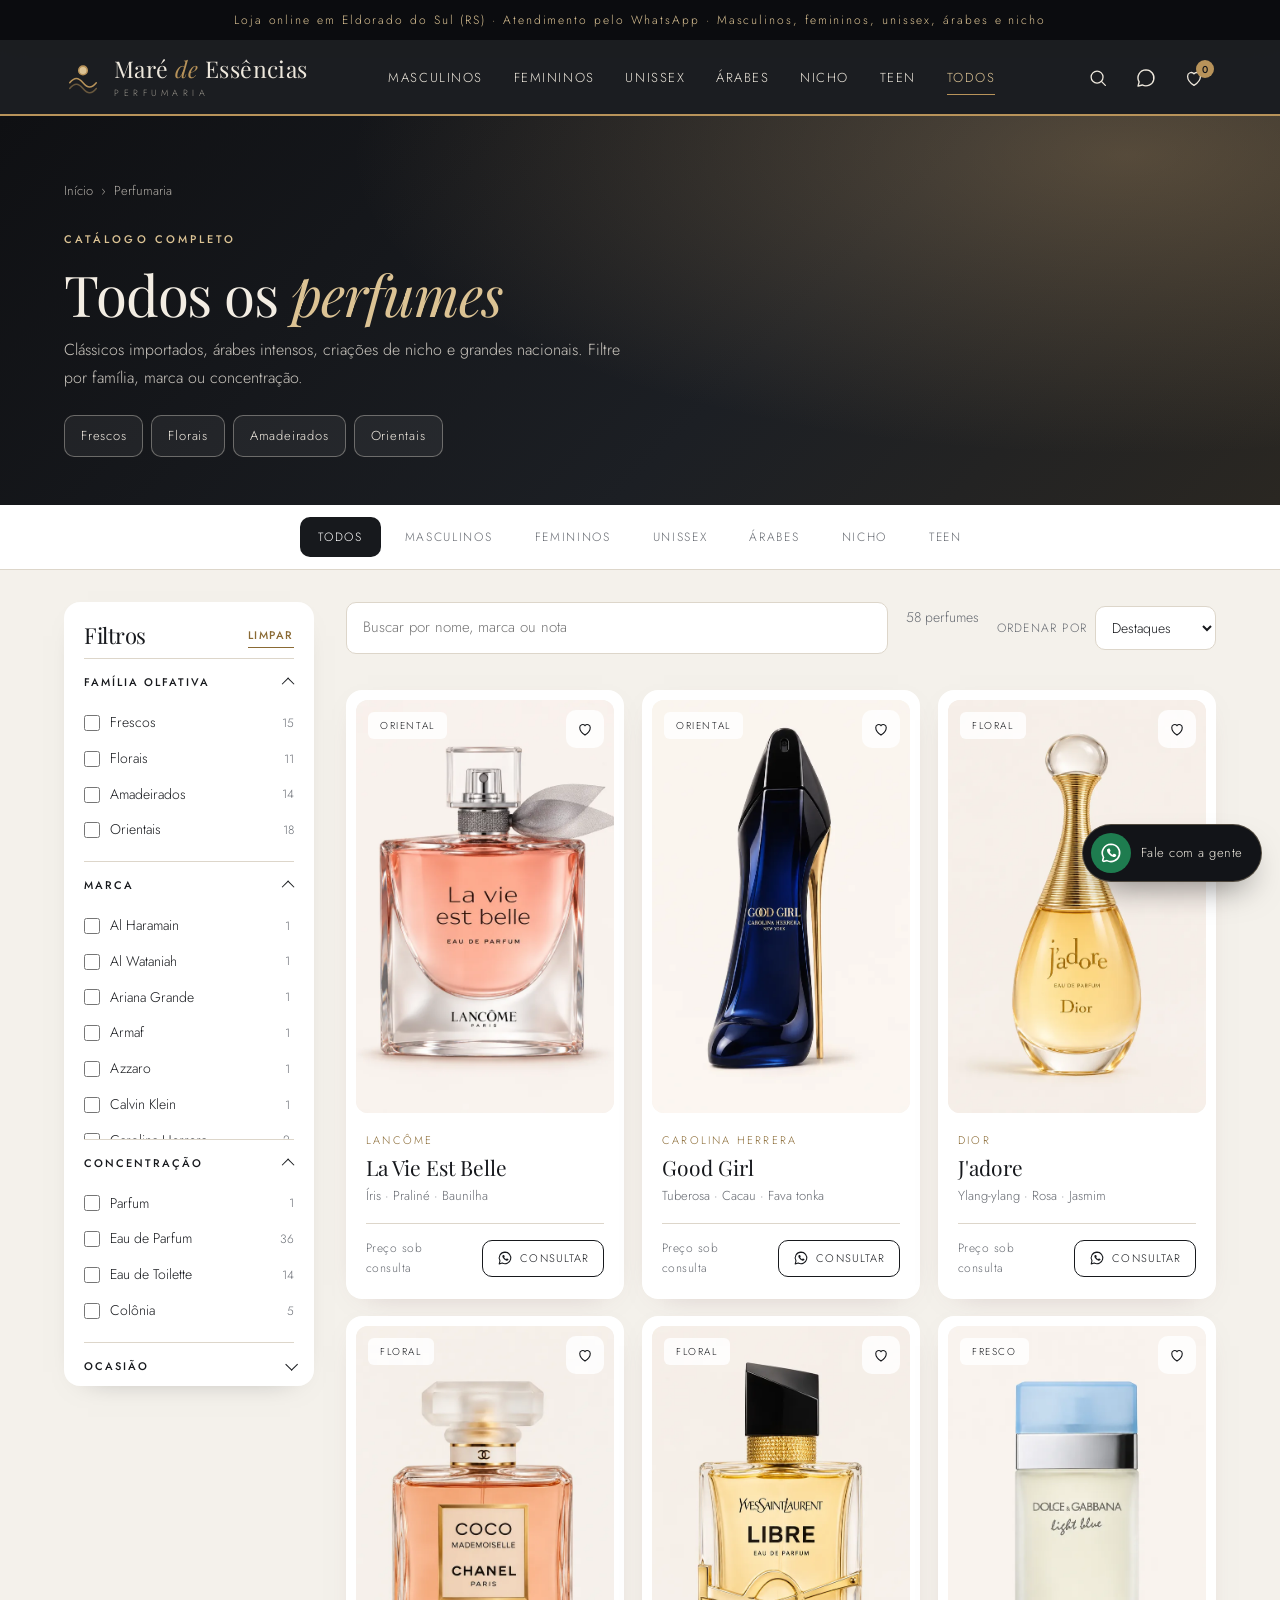
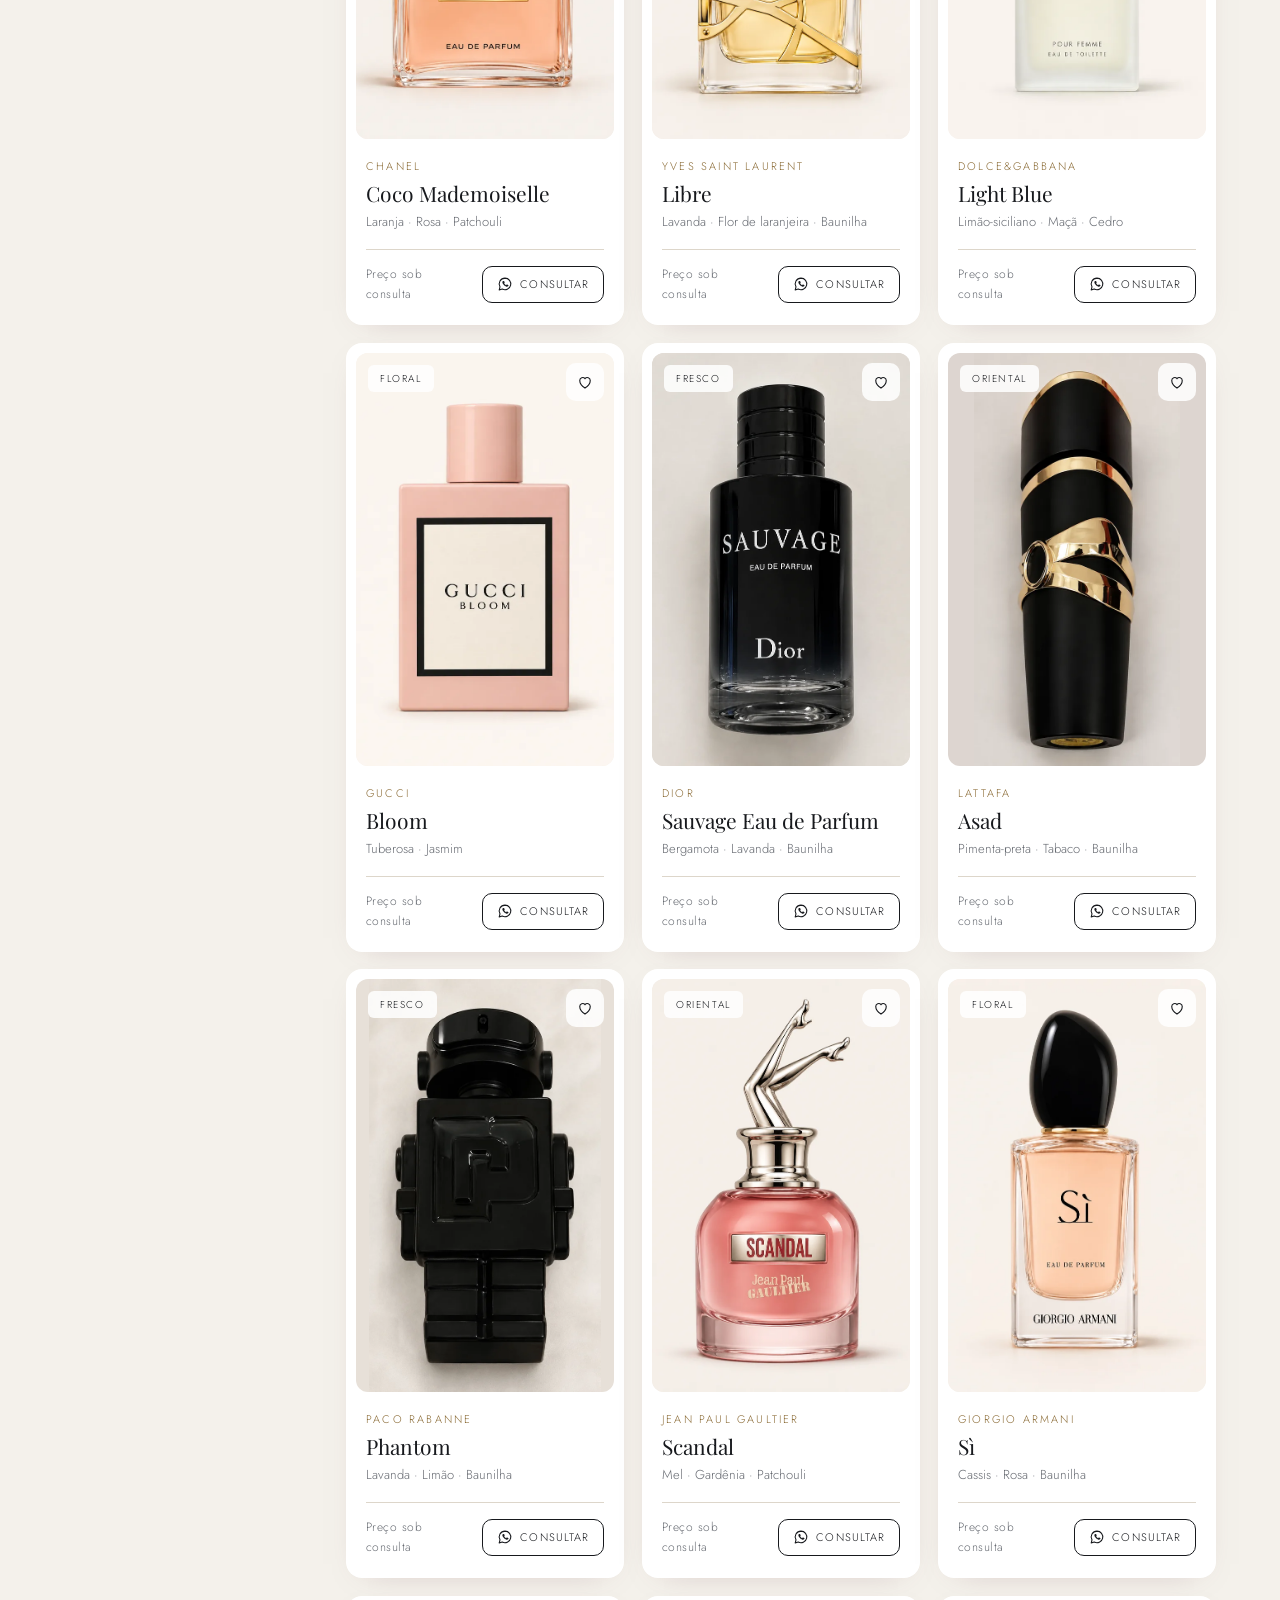
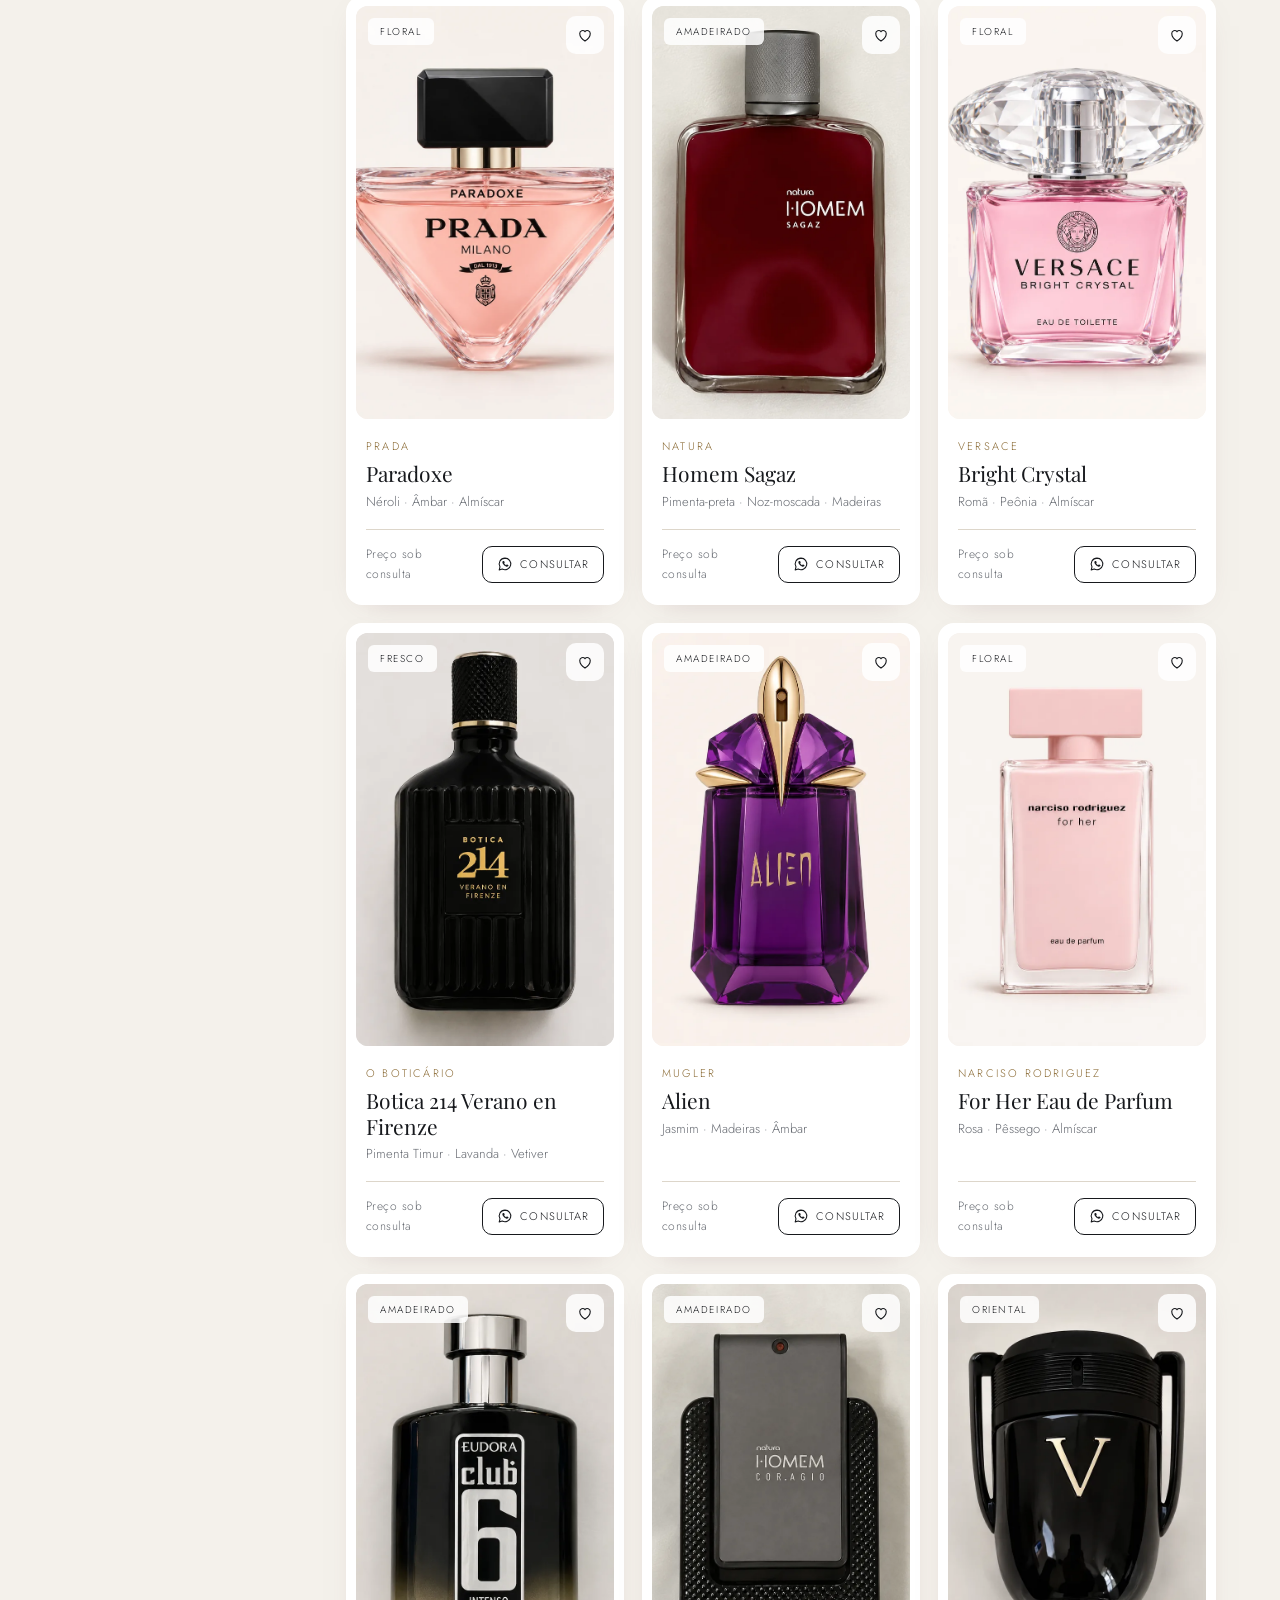
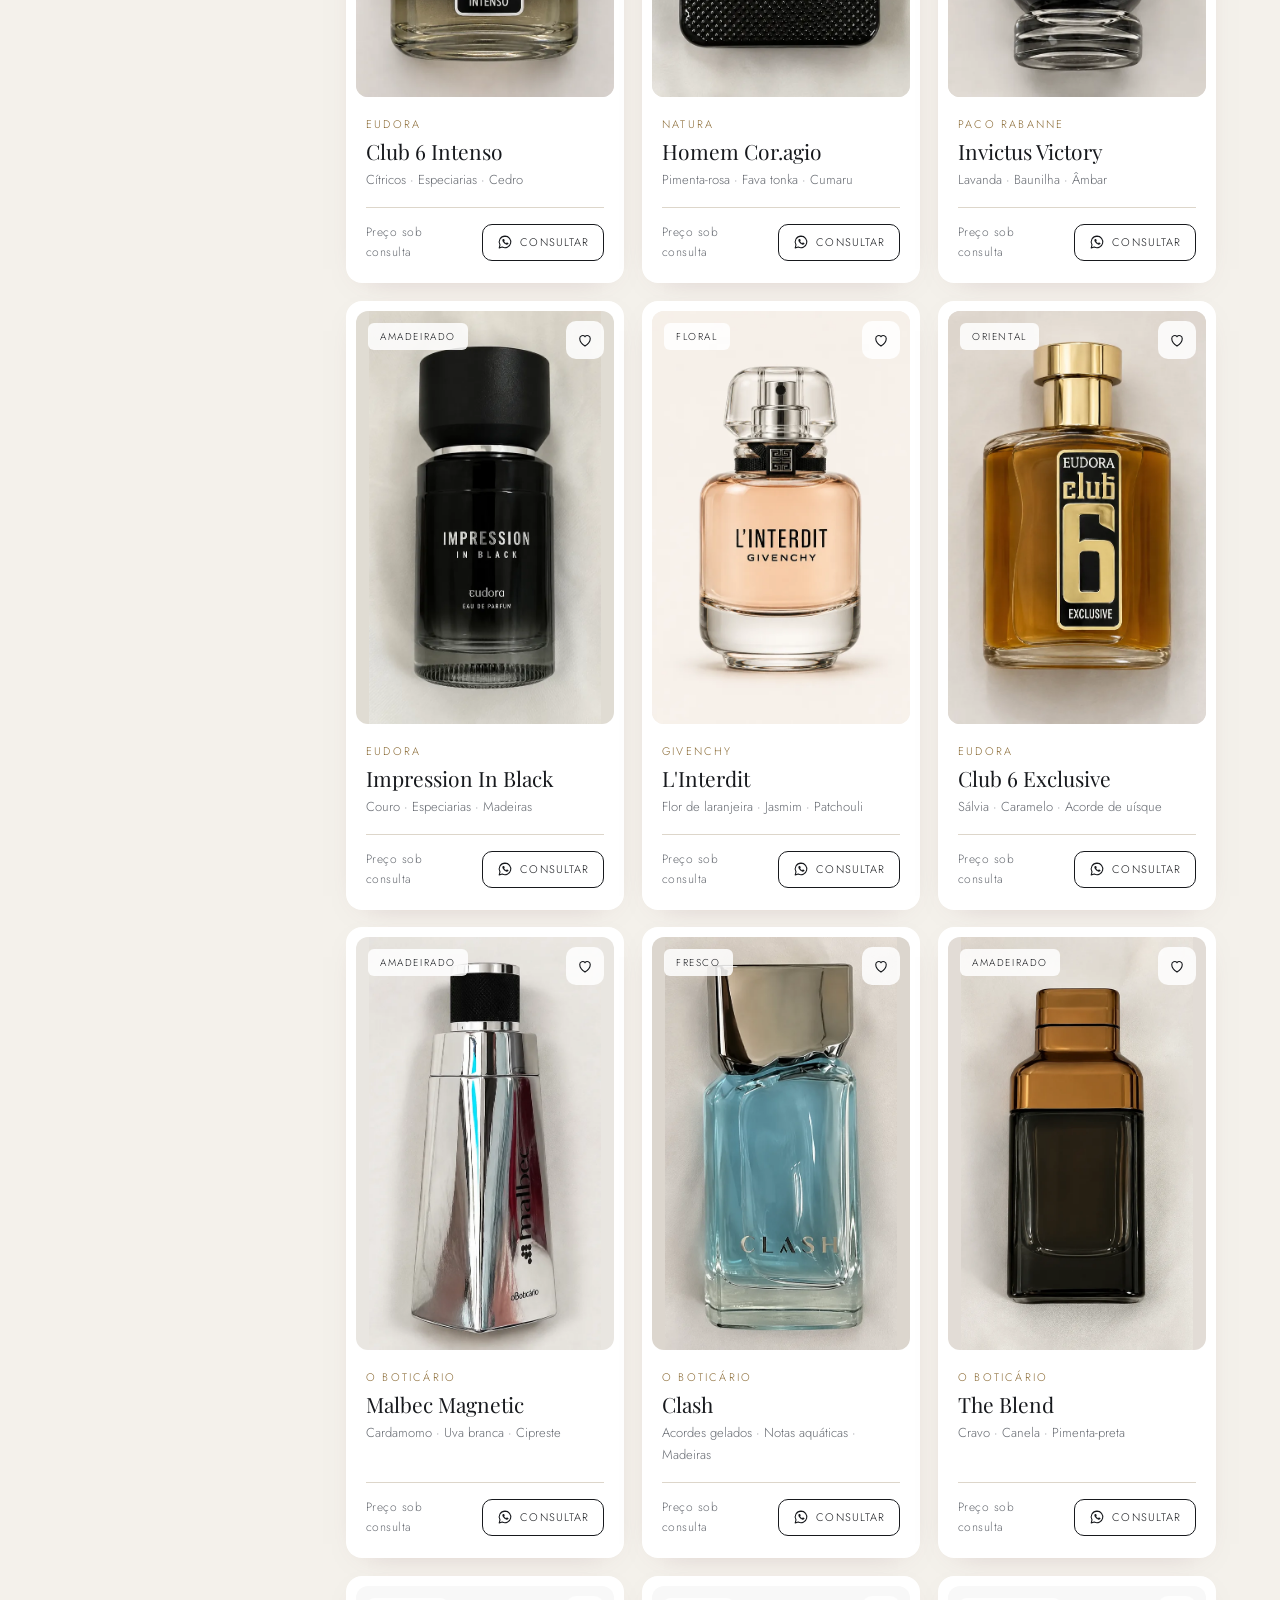
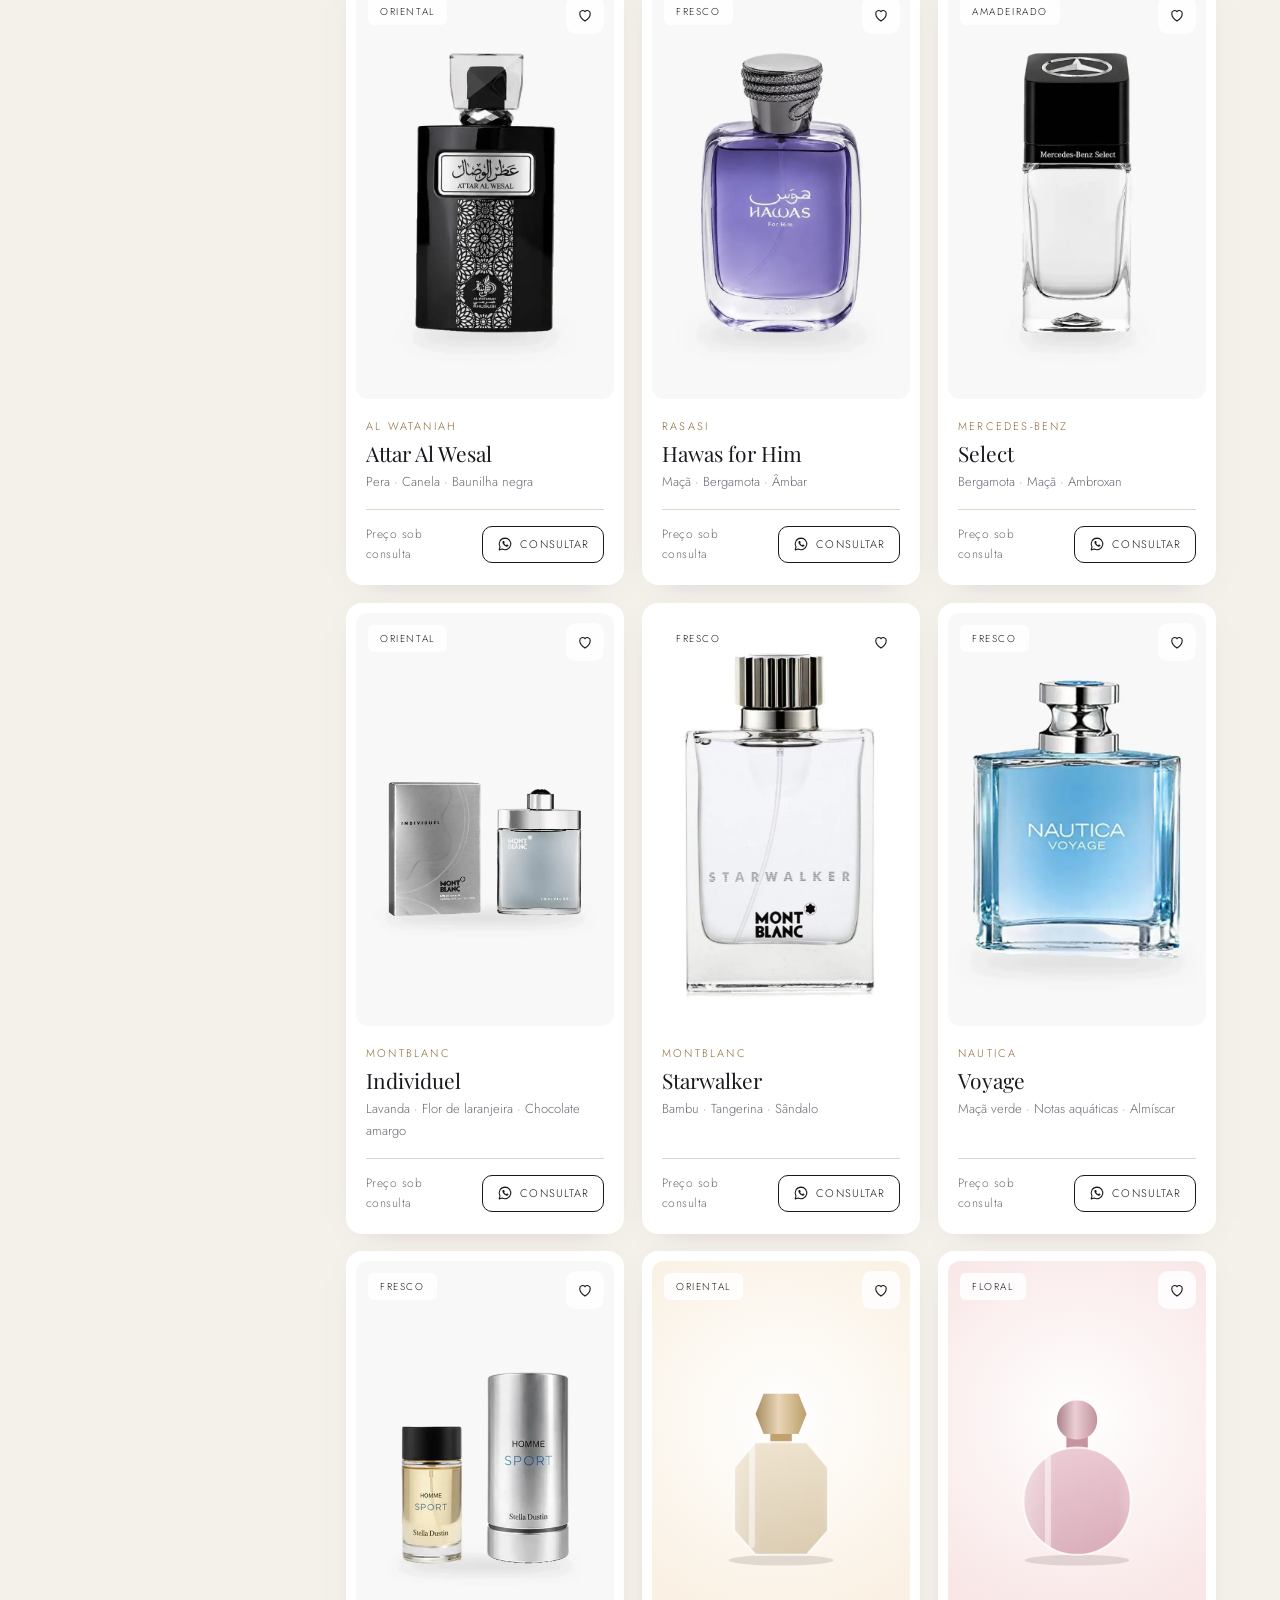
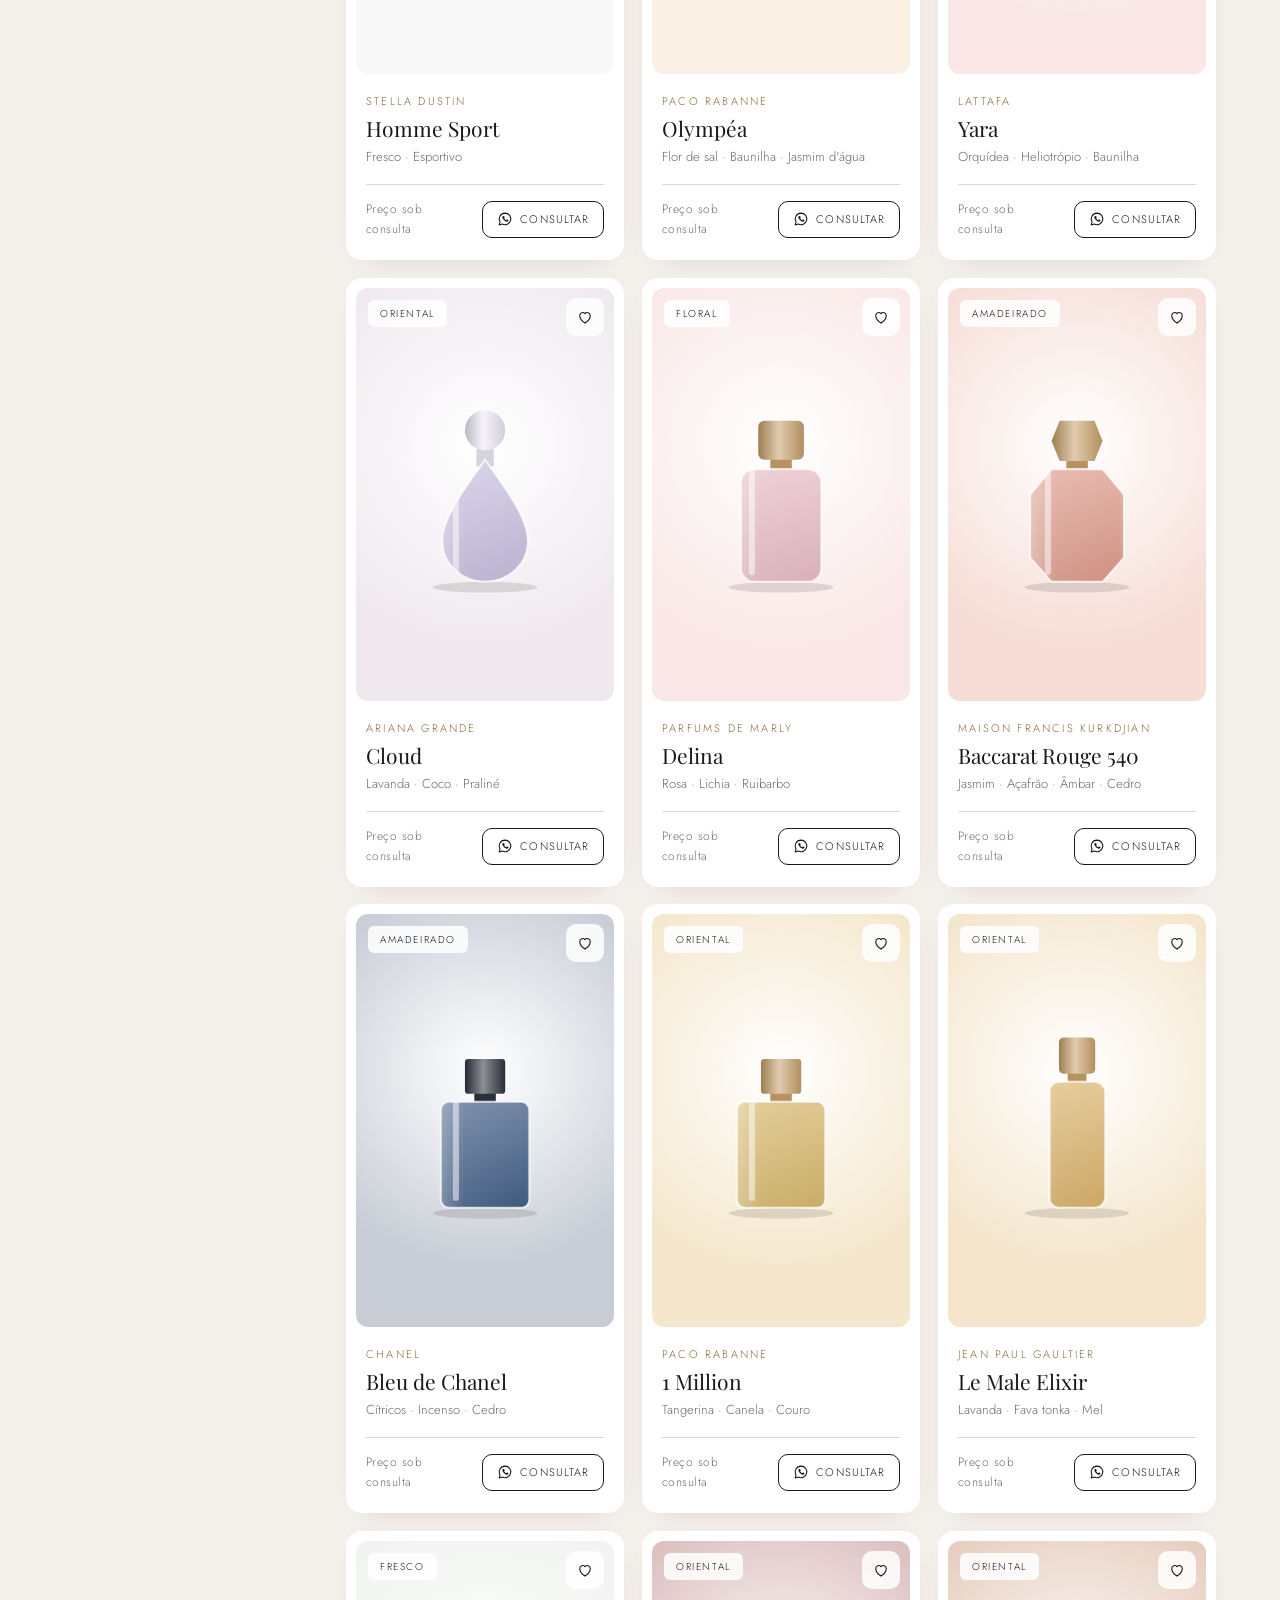
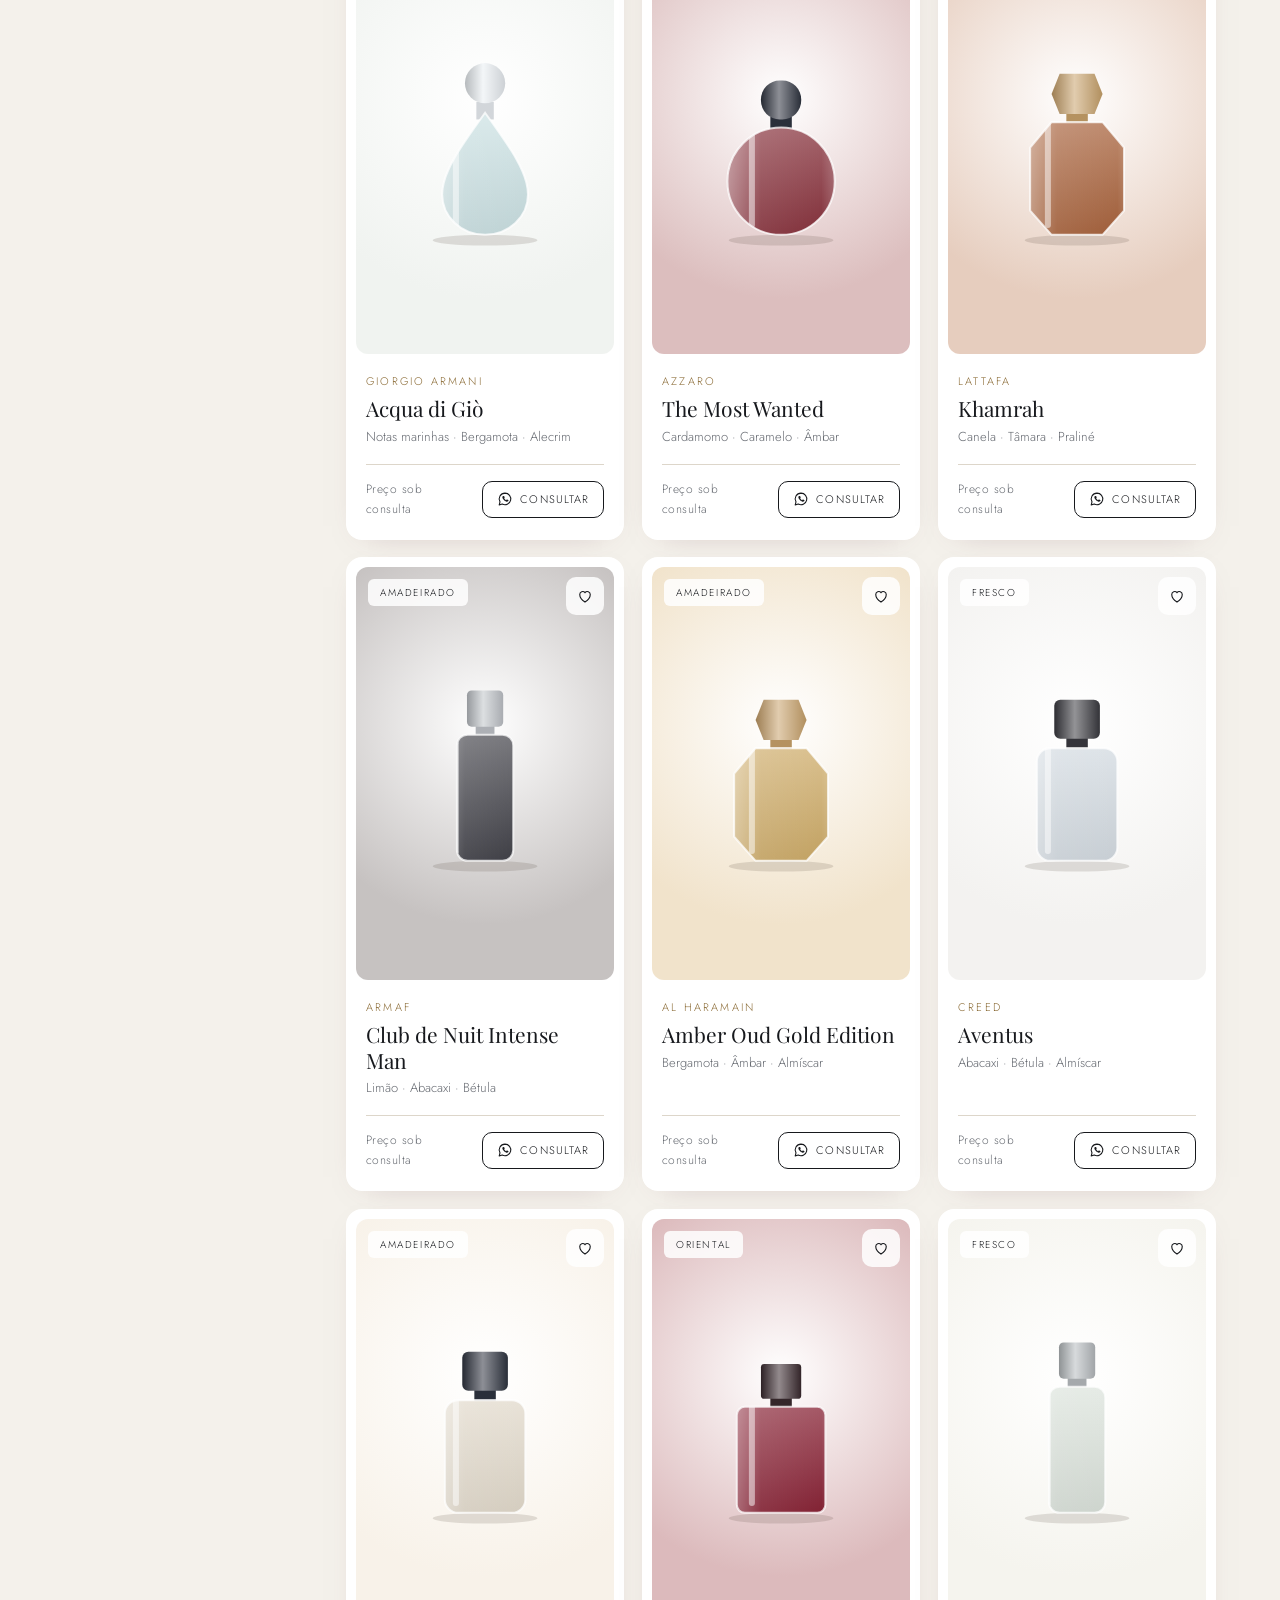
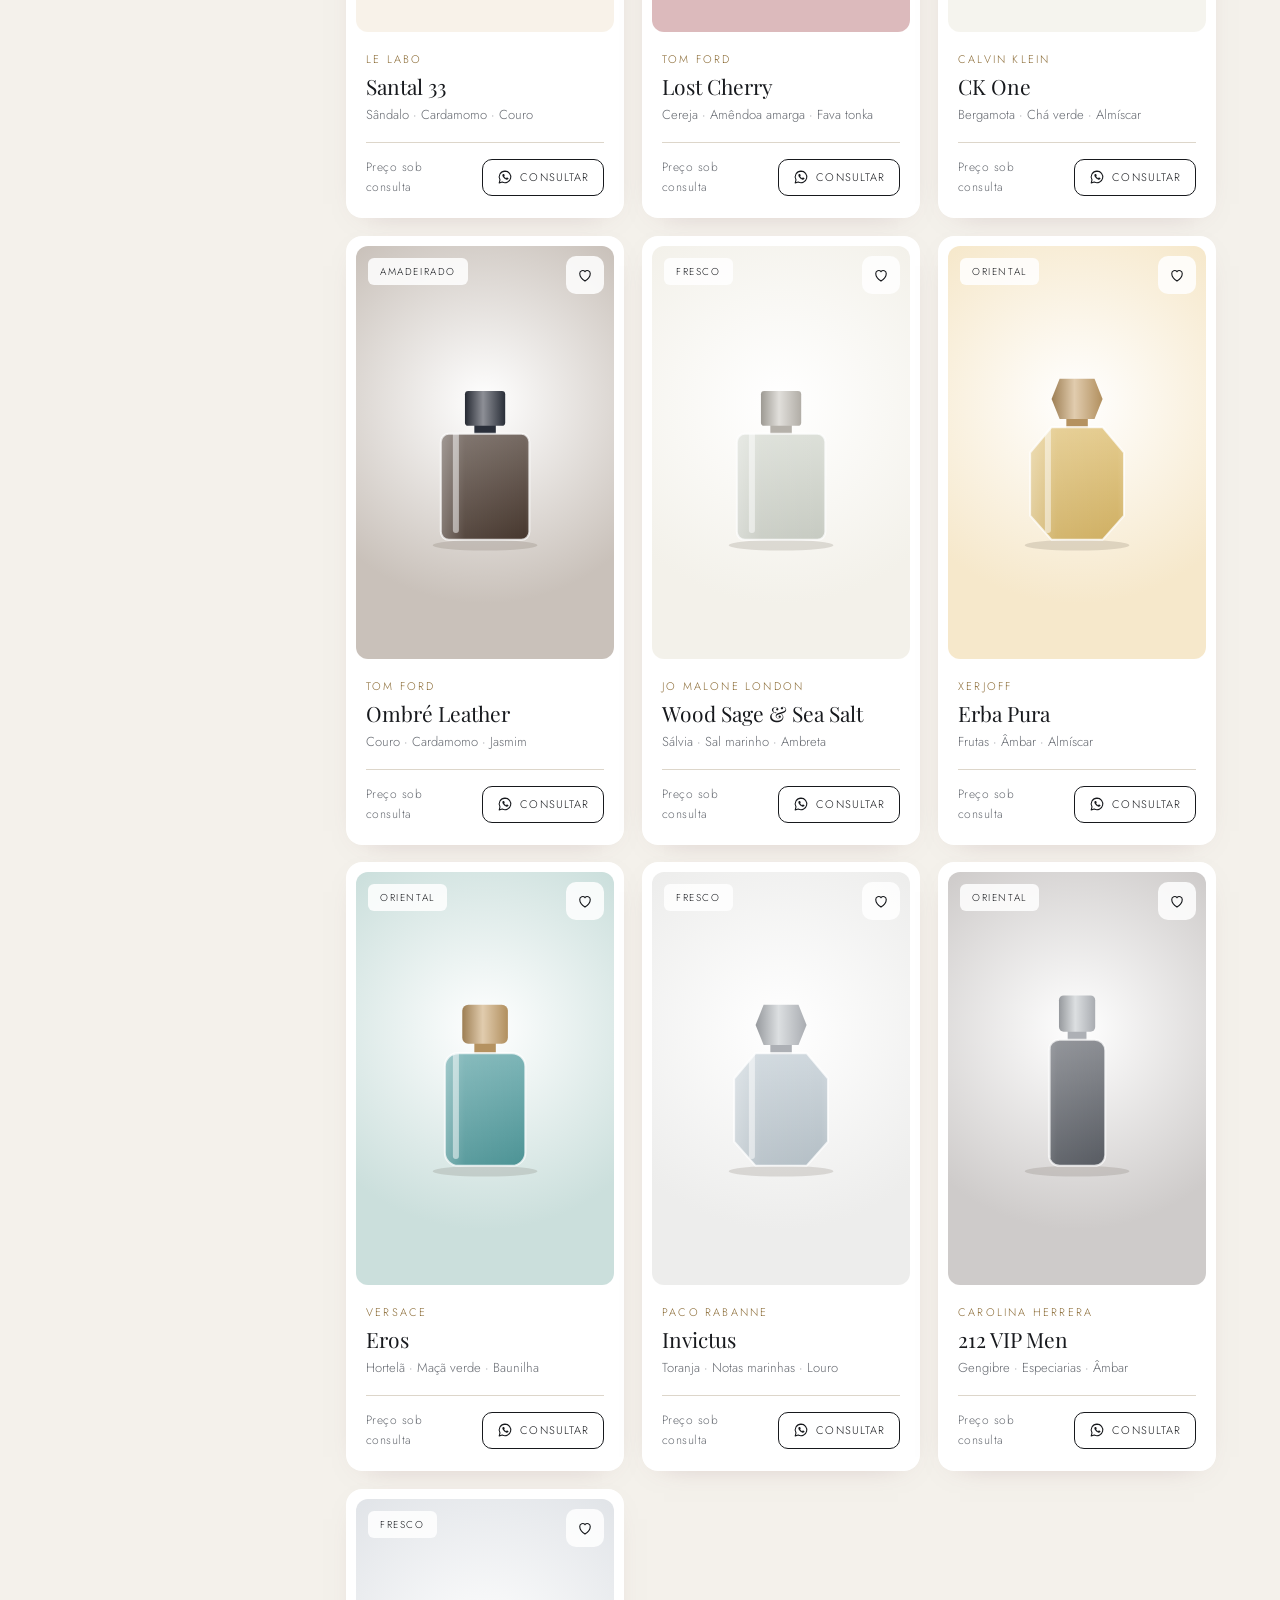
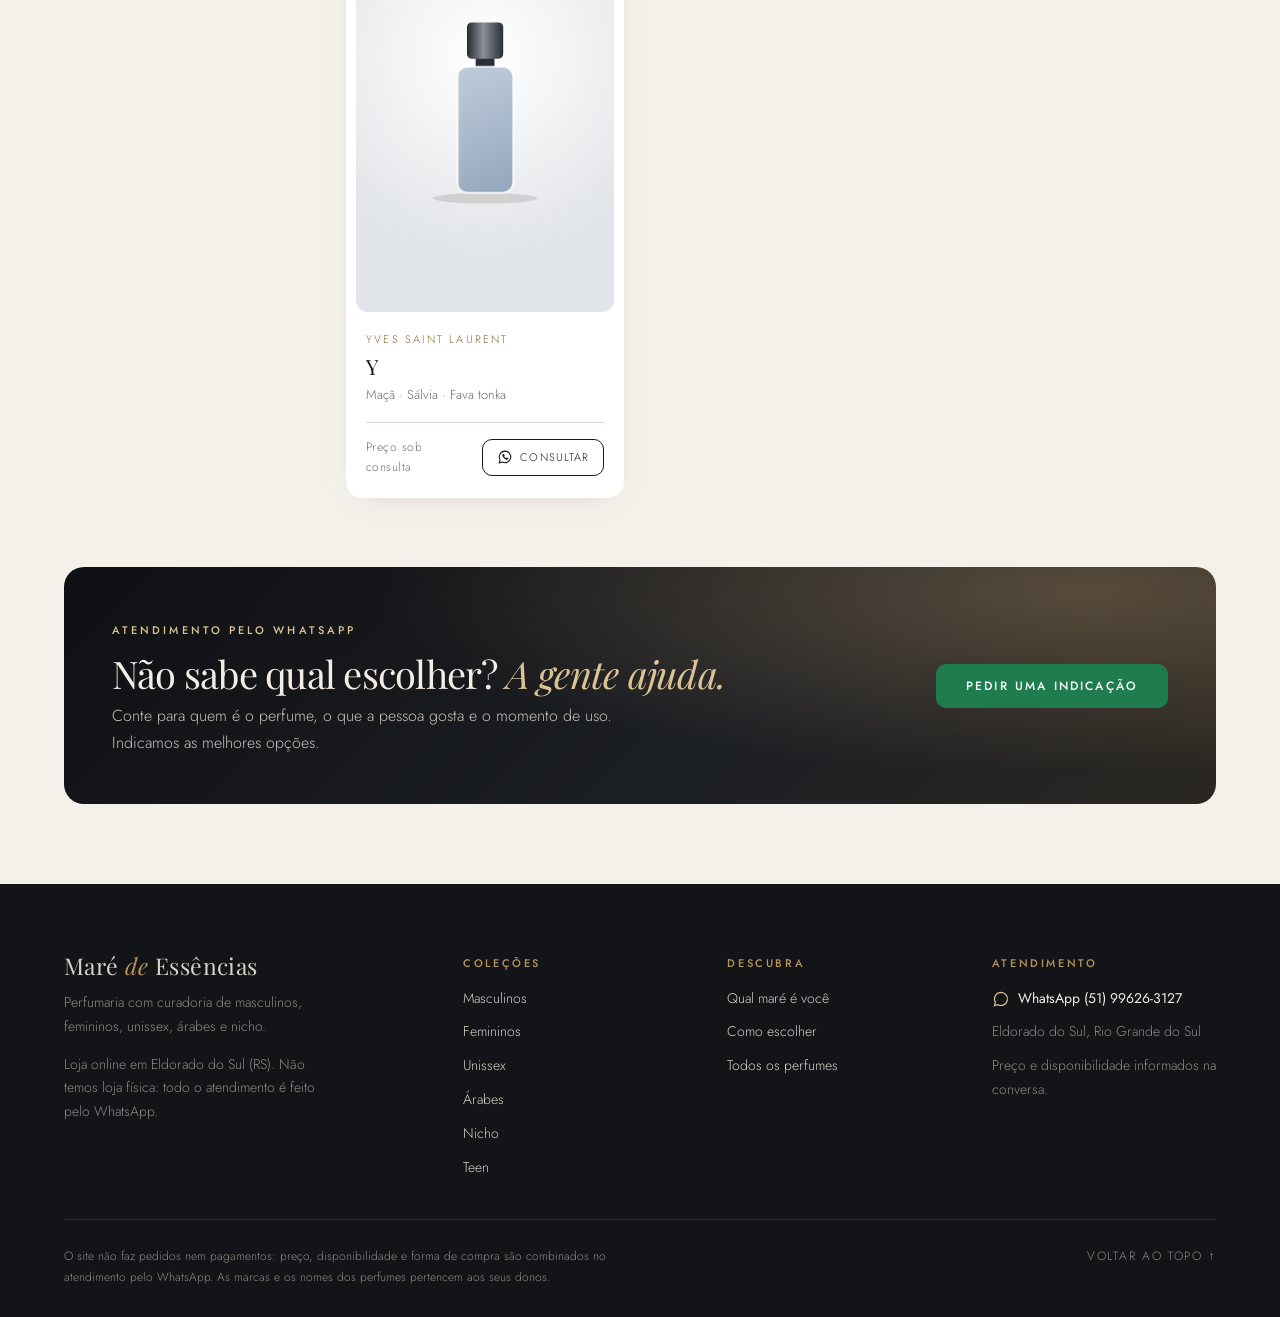
==== catalogo.html @ 72146c91 "Loja com WhatsApp, ficha completa de cada perfume e catálogo com filtros - Contato real: WhatsApp (5" ====
<!doctype html>
<html lang="pt-BR">
<head>
<meta charset="utf-8">
<meta name="viewport" content="width=device-width,initial-scale=1">
<meta name="theme-color" content="#121418">
<meta name="description" content="Catálogo da Maré de Essências: perfumes masculinos, femininos, unissex, árabes, nicho e teen, com filtros por família, marca e concentração.">
<meta property="og:type" content="website">
<meta property="og:site_name" content="Maré de Essências">
<meta property="og:title" content="Todos os perfumes · Maré de Essências">
<meta property="og:description" content="Catálogo da Maré de Essências: perfumes masculinos, femininos, unissex, árabes, nicho e teen, com filtros por família, marca e concentração.">
<meta property="og:locale" content="pt_BR">
<title>Todos os perfumes · Maré de Essências</title>
<link rel="icon" href="assets/icone.svg" type="image/svg+xml">
<script>document.documentElement.classList.add('js')</script>
<link rel="preconnect" href="https://fonts.googleapis.com">
<link rel="preconnect" href="https://fonts.gstatic.com" crossorigin>
<link rel="stylesheet" href="https://fonts.googleapis.com/css2?family=Playfair+Display:ital,wght@0,400;0,500;0,600;1,400;1,500&family=Jost:wght@300;400;500;600&display=swap">
<link rel="stylesheet" href="css/loja.css?v=12">
<link rel="stylesheet" href="css/paginas.css?v=12">
<script src="js/produtos.js?v=12" defer></script>
<script src="js/base.js?v=12" defer></script>
<script src="js/catalogo.js?v=12" defer></script>
</head>
<body class="pg-catalogo tema-neutro">
<a class="skip" href="#principal">Ir ao conteúdo</a>

<div class="announce"><p>Loja online em Eldorado do Sul (RS) <span aria-hidden="true">·</span> Atendimento pelo WhatsApp<span class="ann-extra"> <span aria-hidden="true">·</span> Masculinos, femininos, unissex, árabes e nicho</span></p></div>

<header class="header" id="topo">
  <button class="icon-btn menu-btn" aria-label="Abrir menu" aria-expanded="false" aria-controls="nav">
    <svg viewBox="0 0 24 24" aria-hidden="true"><path d="M4 7h16M4 12h16M4 17h10"/></svg>
  </button>
  <a href="index.html" class="logo" aria-label="Maré de Essências, página inicial">
    <svg class="logo-mark" viewBox="0 0 40 40" aria-hidden="true"><path d="M6 25c5-6 9-6 14 0s9 6 14 0"/><path d="M6 31c5-6 9-6 14 0s9 6 14 0" opacity=".5"/><circle cx="20" cy="12" r="4.5"/></svg>
    <span class="logo-text"><span class="logo-name">Maré <i>de</i> Essências</span><span class="logo-sub">PERFUMARIA</span></span>
  </a>
  <nav class="nav" id="nav" aria-label="Principal">
    <a href="catalogo.html?cat=Masculino" data-nav="Masculino">Masculinos</a>
    <a href="catalogo.html?cat=Feminino" data-nav="Feminino">Femininos</a>
    <a href="catalogo.html?cat=Unissex" data-nav="Unissex">Unissex</a>
    <a href="catalogo.html?cat=Árabe" data-nav="Árabe">Árabes</a>
    <a href="catalogo.html?cat=Nicho" data-nav="Nicho">Nicho</a>
    <a href="catalogo.html?cat=Teen" data-nav="Teen">Teen</a>
    <a href="catalogo.html" data-nav="todos">Todos</a>
  </nav>
  <div class="header-actions">
    <button class="icon-btn" id="open-search" aria-label="Buscar perfumes">
      <svg viewBox="0 0 24 24" aria-hidden="true"><circle cx="11" cy="11" r="6.5"/><path d="m16 16 4 4"/></svg>
    </button>
    <a class="icon-btn head-wa" data-wa href="https://wa.me/5551996263127" aria-label="Falar no WhatsApp">
      <svg viewBox="0 0 24 24" aria-hidden="true"><path d="M12 3.2a8.7 8.7 0 0 0-7.5 13.1L3.3 20.8l4.6-1.2A8.7 8.7 0 1 0 12 3.2Z"/></svg>
    </a>
    <button class="icon-btn bag" id="bag" data-open-selection aria-label="Minha seleção, 0 perfumes">
      <svg viewBox="0 0 24 24" aria-hidden="true"><path d="M12 20s-7-4.4-7-10a4 4 0 0 1 7-2.6A4 4 0 0 1 19 10c0 5.6-7 10-7 10Z"/></svg>
      <span class="bag-count">0</span>
    </button>
  </div>
</header>

<main id="principal">
  <section class="cat-hero" aria-labelledby="cat-title">
    <div class="cat-hero-inner">
      <nav class="crumbs" aria-label="Você está em"><a href="index.html">Início</a><span aria-hidden="true">›</span><a href="catalogo.html">Perfumaria</a><span id="crumb-cat"></span></nav>
      <span class="eyebrow" id="cat-eyebrow">Catálogo completo</span>
      <h1 id="cat-title">Todos os <em>perfumes</em></h1>
      <p id="cat-intro">Clássicos importados, árabes intensos, criações de nicho e grandes nacionais. Filtre por família, marca ou concentração.</p>
      <div class="fam-chips" role="group" aria-label="Famílias olfativas">
        <button class="fam-chip" data-chip="Fresco">Frescos</button>
        <button class="fam-chip" data-chip="Floral">Florais</button>
        <button class="fam-chip" data-chip="Amadeirado">Amadeirados</button>
        <button class="fam-chip" data-chip="Oriental">Orientais</button>
      </div>
    </div>
  </section>

  <div class="col-switch" role="group" aria-label="Coleções">
    <button data-cat="">Todos</button>
    <button data-cat="Masculino">Masculinos</button>
    <button data-cat="Feminino">Femininos</button>
    <button data-cat="Unissex">Unissex</button>
    <button data-cat="Árabe">Árabes</button>
    <button data-cat="Nicho">Nicho</button>
    <button data-cat="Teen">Teen</button>
  </div>

  <div class="shop">
    <aside class="filters" id="filters" aria-label="Filtros">
      <div class="filters-head">
        <h2>Filtros</h2>
        <button class="link-btn" id="clear-filters">Limpar</button>
        <button class="icon-btn filters-close" id="close-filters" aria-label="Fechar filtros"><svg viewBox="0 0 24 24" aria-hidden="true"><path d="M6 6l12 12M18 6 6 18"/></svg></button>
      </div>
      <details open><summary>Família olfativa</summary><div class="opts" id="f-familia"></div></details>
      <details open><summary>Marca</summary><div class="opts opts-scroll" id="f-marca"></div></details>
      <details open><summary>Concentração</summary><div class="opts" id="f-conc"></div></details>
      <details><summary>Ocasião</summary><div class="opts" id="f-ocasiao"></div></details>
      <button class="btn btn-block filters-apply" id="apply-filters">Ver perfumes</button>
    </aside>

    <section class="results" aria-labelledby="res-title">
      <h2 class="sr-only" id="res-title">Resultados</h2>
      <div class="results-bar">
        <button class="btn btn-outline filters-open" id="open-filters" aria-controls="filters" aria-expanded="false">Filtrar</button>
        <label class="res-search"><span class="sr-only">Buscar no catálogo</span><input id="search" type="search" placeholder="Buscar por nome, marca ou nota" autocomplete="off"></label>
        <p class="result-count" id="result-count" role="status" aria-live="polite"></p>
        <label class="sort"><span>Ordenar por</span>
          <select id="sort"><option value="destaques">Destaques</option><option value="nome">Nome (A–Z)</option><option value="marca">Marca (A–Z)</option></select>
        </label>
      </div>
      <div class="active-filters" id="active-filters"></div>
      <div class="product-grid shop-grid" id="products"></div>
    </section>
  </div>

  <section class="help-band" aria-label="Ajuda para escolher">
    <div>
      <span class="eyebrow">Atendimento pelo WhatsApp</span>
      <h2>Não sabe qual escolher? <em>A gente ajuda.</em></h2>
      <p>Conte para quem é o perfume, o que a pessoa gosta e o momento de uso. Indicamos as melhores opções.</p>
    </div>
    <a class="btn btn-wa" data-wa href="https://wa.me/5551996263127">Pedir uma indicação</a>
  </section>
</main>

<footer class="footer">
  <div class="footer-top">
    <div class="footer-brand">
      <span class="logo-name">Maré <i>de</i> Essências</span>
      <p>Perfumaria com curadoria de masculinos, femininos, unissex, árabes e nicho.</p>
      <p class="footer-place">Loja online em Eldorado do Sul (RS). Não temos loja física: todo o atendimento é feito pelo WhatsApp.</p>
    </div>
    <div class="footer-col">
      <h3>Coleções</h3>
      <a href="catalogo.html?cat=Masculino">Masculinos</a>
      <a href="catalogo.html?cat=Feminino">Femininos</a>
      <a href="catalogo.html?cat=Unissex">Unissex</a>
      <a href="catalogo.html?cat=%C3%81rabe">Árabes</a>
      <a href="catalogo.html?cat=Nicho">Nicho</a>
      <a href="catalogo.html?cat=Teen">Teen</a>
    </div>
    <div class="footer-col">
      <h3>Descubra</h3>
      <a href="index.html#mare">Qual maré é você</a>
      <a href="index.html#guia">Como escolher</a>
      <a href="catalogo.html">Todos os perfumes</a>
    </div>
    <div class="footer-col">
      <h3>Atendimento</h3>
      <a class="footer-wa" data-wa href="https://wa.me/5551996263127"><svg viewBox="0 0 24 24" aria-hidden="true"><path d="M12 3.2a8.7 8.7 0 0 0-7.5 13.1L3.3 20.8l4.6-1.2A8.7 8.7 0 1 0 12 3.2Z"/></svg>WhatsApp (51) 99626-3127</a>
      <p>Eldorado do Sul, Rio Grande do Sul</p>
      <p>Preço e disponibilidade informados na conversa.</p>
    </div>
  </div>
  <div class="footer-bottom">
    <p>O site não faz pedidos nem pagamentos: preço, disponibilidade e forma de compra são combinados no atendimento pelo WhatsApp. As marcas e os nomes dos perfumes pertencem aos seus donos.</p>
    <a href="#topo">Voltar ao topo ↑</a>
  </div>
</footer>

<a class="wa-float" data-wa href="https://wa.me/5551996263127" aria-label="Falar com a Maré de Essências no WhatsApp">
  <svg viewBox="0 0 24 24" aria-hidden="true"><path d="M12 3.2a8.7 8.7 0 0 0-7.5 13.1L3.3 20.8l4.6-1.2A8.7 8.7 0 1 0 12 3.2Z"/><path class="wa-phone" d="M9.1 7.9c.2-.4.4-.4.7-.4h.5c.2 0 .4 0 .5.4l.7 1.7c.1.2 0 .4-.1.6l-.5.6c-.1.1-.2.3 0 .5.4.8 1.3 1.8 2.5 2.4.2.1.4.1.5-.1l.7-.8c.2-.2.3-.2.6-.1l1.6.8c.2.1.4.2.4.4 0 .4-.1 1.1-.6 1.5-.5.5-1.4.8-2.3.6-1.1-.3-2.6-.9-4-2.4-1.3-1.3-2-2.7-2.2-3.6-.2-1 .2-1.8.4-2.1Z"/></svg>
  <span>Fale com a gente</span>
</a>

<dialog id="selection" aria-labelledby="sel-title">
  <button class="icon-btn close" id="close" aria-label="Fechar"><svg viewBox="0 0 24 24" aria-hidden="true"><path d="M6 6l12 12M18 6 6 18"/></svg></button>
  <h2 id="sel-title">Minha seleção</h2>
  <p class="muted">Os perfumes que chamaram sua atenção. Envie a lista para saber preço e disponibilidade.</p>
  <div id="selected"></div>
  <a class="btn btn-wa btn-block" id="send-selection" href="https://wa.me/5551996263127" target="_blank" rel="noopener" hidden>Enviar minha seleção pelo WhatsApp</a>
  <p class="note">A seleção fica guardada só neste navegador.</p>
</dialog>

<dialog id="search-dialog" class="search-dialog" aria-label="Buscar perfumes">
  <form method="dialog" class="search-form">
    <label class="sr-only" for="quick-search">Buscar perfumes</label>
    <input id="quick-search" type="search" placeholder="Busque por nome, marca ou nota" autocomplete="off" enterkeyhint="search">
    <button class="icon-btn" type="button" onclick="this.closest('dialog').close()" aria-label="Fechar busca"><svg viewBox="0 0 24 24" aria-hidden="true"><path d="M6 6l12 12M18 6 6 18"/></svg></button>
  </form>
  <div id="quick-results" class="quick-results"></div>
</dialog>
</body>
</html>
---- css/loja.css ----
/* Maré de Essências: identidade creme, nude, rosé e dourado. Formas arredondadas e arcos. */
:root {
  --cream: #f4f1eb;
  --pearl: #ebe6dd;
  --blush: #e2dccf;
  --nude: #d3c9b8;
  --rose: #c7a56f;
  --rose-deep: #9a7440;
  --mauve: #1e2b3a;
  --gold: #b8935a;
  --gold-soft: #dcc394;
  --ink: #17191d;
  --muted: #676b72;
  --line: #ddd6ca;
  --sea: #6f9aa6;
  --night: #121418;
  --night-2: #1c1f24;
  --radius: 16px;
  --shadow: 0 18px 50px -24px rgba(18, 20, 24, .45);
  --ease: cubic-bezier(.22, .7, .2, 1);
  --display: 'Playfair Display', Georgia, 'Times New Roman', serif;
  --body: 'Jost', 'Segoe UI', sans-serif;
}

* { box-sizing: border-box; }
html { scroll-behavior: smooth; scroll-padding-top: 90px; }
body { margin: 0; background: var(--cream); color: var(--ink); font: 300 16px/1.7 var(--body); -webkit-font-smoothing: antialiased; overflow-x: hidden; }
img, svg { display: block; max-width: 100%; }
a { color: inherit; text-decoration: none; }
button, input, select { font: inherit; color: inherit; }
button { cursor: pointer; }
h1, h2, h3, h4, p { margin: 0; }
h1, h2 { font-family: var(--display); font-weight: 400; line-height: 1.08; letter-spacing: -.02em; }
h1 em, h2 em { font-style: italic; color: var(--rose-deep); }
:focus-visible { outline: 2px solid var(--rose-deep); outline-offset: 3px; border-radius: 8px; }
.skip { position: absolute; left: 12px; top: -80px; z-index: 200; background: var(--ink); color: #fff; padding: 10px 18px; border-radius: 99px; }
.skip:focus { top: 12px; }
.sr-only { position: absolute; width: 1px; height: 1px; overflow: hidden; clip: rect(0 0 0 0); white-space: nowrap; }
.eyebrow { display: inline-block; font: 500 11px/1 var(--body); letter-spacing: .28em; text-transform: uppercase; color: var(--gold); }
.muted { color: var(--muted); }
.center { text-align: center; margin-top: 44px; }

/* Botões */
.btn {
  display: inline-flex; align-items: center; gap: 12px; padding: 16px 30px; border-radius: 99px; border: 0;
  background: var(--ink); color: var(--cream); font: 500 12px/1 var(--body); letter-spacing: .18em; text-transform: uppercase;
  transition: transform .4s var(--ease), background .4s, box-shadow .4s; box-shadow: 0 12px 30px -16px rgba(61, 42, 48, .7);
}
.btn::after { content: ''; width: 18px; height: 1px; background: currentColor; transition: width .4s var(--ease); }
.btn:hover { background: var(--rose-deep); transform: translateY(-2px); }
.btn:hover::after { width: 28px; }
.btn-outline { background: transparent; color: var(--ink); border: 1px solid var(--ink); box-shadow: none; }
.btn-outline:hover { background: var(--ink); color: var(--cream); }
.btn-light { background: var(--cream); color: var(--ink); }
.btn-light:hover { background: #fff; color: var(--rose-deep); }
.link-btn { background: none; border: 0; padding: 4px 0; font: 500 12px var(--body); letter-spacing: .14em; text-transform: uppercase; color: var(--rose-deep); border-bottom: 1px solid currentColor; display: inline-flex; align-items: center; gap: 6px; }
.icon-btn { width: 44px; height: 44px; display: inline-grid; place-items: center; background: none; border: 0; border-radius: 50%; transition: background .3s; position: relative; }
.icon-btn:hover { background: var(--blush); }
.icon-btn svg, .round-btn svg { width: 22px; height: 22px; fill: none; stroke: currentColor; stroke-width: 1.4; stroke-linecap: round; stroke-linejoin: round; }
.round-btn { width: 48px; height: 48px; border-radius: 50%; display: grid; place-items: center; border: 1px solid var(--line); background: rgba(251, 246, 241, .85); backdrop-filter: blur(6px); transition: all .3s var(--ease); }
.round-btn:hover { background: var(--ink); color: var(--cream); border-color: var(--ink); }

/* Faixa de avisos */
.announce { background: var(--mauve); color: #f7e9e4; overflow: hidden; font-size: 12px; letter-spacing: .14em; }
.announce-track { display: flex; gap: 36px; width: max-content; padding: 10px 0; animation: marquee 38s linear infinite; }
.announce-track span { white-space: nowrap; }
@keyframes marquee { to { transform: translateX(-50%); } }

/* Cabeçalho */
.header {
  position: sticky; top: 0; z-index: 50; display: grid; grid-template-columns: auto 1fr auto; align-items: center; gap: 24px;
  padding: 16px 5%; background: rgba(251, 246, 241, .92); backdrop-filter: blur(12px); transition: padding .4s var(--ease), box-shadow .4s;
}
.header.scrolled { padding-block: 10px; box-shadow: 0 10px 30px -22px rgba(124, 74, 87, .5); }
.menu-btn { display: none; }
.logo { display: flex; align-items: center; gap: 12px; }
.logo-mark { width: 38px; height: 38px; fill: none; stroke: var(--gold); stroke-width: 1.6; stroke-linecap: round; }
.logo-mark circle { fill: var(--gold-soft); stroke: var(--gold); }
.logo-name { font: 400 23px/1 var(--display); letter-spacing: .02em; display: block; }
.logo-name i { color: var(--rose-deep); font-weight: 400; }
.logo-sub { display: block; font-size: 9px; letter-spacing: .5em; color: var(--muted); margin-top: 5px; }
.nav { display: flex; justify-content: center; gap: clamp(16px, 2.4vw, 36px); font-size: 13px; letter-spacing: .12em; text-transform: uppercase; }
.nav a { position: relative; padding: 6px 0; }
.nav a::after { content: ''; position: absolute; left: 50%; right: 50%; bottom: 0; height: 1px; background: var(--rose-deep); transition: all .35s var(--ease); }
.nav a:hover::after { left: 0; right: 0; }
.header-actions { display: flex; gap: 4px; }
.bag-count { position: absolute; top: 4px; right: 2px; min-width: 18px; height: 18px; border-radius: 99px; background: var(--rose-deep); color: #fff; font-size: 10px; display: grid; place-items: center; padding: 0 4px; font-weight: 500; }
.bag.pop .bag-count { animation: pop .45s var(--ease); }
@keyframes pop { 50% { transform: scale(1.4); } }

/* ---------- Banner principal ---------- */
.hero { position: relative; margin: 10px 2.5% 0; border-radius: 36px; overflow: hidden; min-height: min(640px, 82vh); background: var(--blush); transition: background 1s var(--ease); }
.hero[data-theme="rose"] { background: radial-gradient(120% 90% at 80% 40%, #f7dcd6 0%, #efcfc7 40%, #e3b8b4 100%); }
.hero[data-theme="amber"] { background: radial-gradient(120% 90% at 80% 40%, #f5dfc0 0%, #e7c398 45%, #c99566 100%); }
.hero[data-theme="pearl"] { background: radial-gradient(120% 90% at 80% 40%, #eef4f1 0%, #dcebe8 45%, #c7dedb 100%); }
.hero-slides { position: relative; min-height: inherit; }
.slide { position: absolute; inset: 0; display: grid; grid-template-columns: 1fr 1fr; align-items: center; padding: 60px 7% 90px; opacity: 0; visibility: hidden; transition: opacity .9s var(--ease), visibility .9s; }
.slide.is-current { opacity: 1; visibility: visible; position: relative; min-height: min(640px, 82vh); }
.slide-copy { max-width: 520px; position: relative; z-index: 2; }
.slide-copy > * { opacity: 0; transform: translateY(18px); transition: opacity .8s var(--ease), transform .8s var(--ease); }
.slide.is-current .slide-copy > * { opacity: 1; transform: none; }
.slide.is-current .slide-copy > :nth-child(2) { transition-delay: .1s; }
.slide.is-current .slide-copy > :nth-child(3) { transition-delay: .2s; }
.slide.is-current .slide-copy > :nth-child(4) { transition-delay: .3s; }
.hero h1, .slide-title { font-size: clamp(48px, 6.4vw, 96px); margin: 22px 0 22px; }
.slide-copy p { max-width: 400px; color: #5d464c; font-size: 17px; margin-bottom: 34px; }
.slide[data-theme="amber"] .eyebrow { color: #8a5a2e; }
.slide[data-theme="amber"] h2 em { color: #8a4b2a; }
.slide[data-theme="pearl"] h2 em { color: #3f8b8a; }
.slide[data-theme="pearl"] .eyebrow { color: #4f8f8c; }

.slide-art { position: relative; height: 100%; min-height: 460px; }
.halo { position: absolute; left: 50%; top: 46%; width: 70%; aspect-ratio: 1; transform: translate(-50%, -50%); border-radius: 50%; background: radial-gradient(circle, rgba(255, 255, 255, .85), rgba(255, 255, 255, 0) 68%); }
.silk { position: absolute; left: -20%; right: -20%; height: 46%; border-radius: 50%; border-top: 1px solid rgba(255, 255, 255, .7); background: linear-gradient(180deg, rgba(255, 255, 255, .35), rgba(255, 255, 255, 0) 60%); animation: silk 12s ease-in-out infinite; }
.silk-a { bottom: -6%; transform: rotate(-6deg); }
.silk-b { bottom: -16%; transform: rotate(4deg); animation-delay: -6s; opacity: .7; }
@keyframes silk { 50% { translate: 0 -14px; rotate: 2deg; } }
.pedestal { position: absolute; left: 50%; bottom: 13%; width: 62%; height: 34px; transform: translateX(-50%); border-radius: 50%; background: linear-gradient(180deg, rgba(255, 255, 255, .8), rgba(255, 255, 255, .2)); box-shadow: 0 24px 40px -18px rgba(90, 50, 55, .4); }
.hero-bottle { position: absolute; bottom: 15%; transition: transform 1.2s var(--ease), opacity 1.2s; }
.hero-bottle.front { left: 50%; width: min(250px, 36%); transform: translate(-36%, 30px); opacity: 0; }
.hero-bottle.back { left: 50%; width: min(170px, 24%); transform: translate(-130%, 40px) ; opacity: 0; filter: saturate(.85); }
.slide.is-current .hero-bottle.front { transform: translate(-36%, 0); opacity: 1; animation: float 7s ease-in-out 1.2s infinite; }
.slide.is-current .hero-bottle.back { transform: translate(-130%, -6px); opacity: .92; transition-delay: .15s; }
@keyframes float { 50% { translate: 0 -10px; } }
.sparkle { position: absolute; left: var(--x); top: var(--y); width: 14px; height: 14px; background: #fff; clip-path: polygon(50% 0, 60% 40%, 100% 50%, 60% 60%, 50% 100%, 40% 60%, 0 50%, 40% 40%); animation: twinkle 3.6s ease-in-out infinite; animation-delay: var(--dl, 0s); }
@keyframes twinkle { 0%, 100% { opacity: .2; transform: scale(.6); } 50% { opacity: 1; transform: scale(1); } }
.hero-caption { position: absolute; right: 6%; bottom: 7%; font: italic 18px var(--display); color: rgba(61, 42, 48, .7); }
.hero-caption i { color: var(--gold); }

.hero-controls { position: absolute; left: 7%; bottom: 28px; display: flex; align-items: center; gap: 16px; z-index: 3; }
.hero-dots { display: flex; gap: 8px; }
.hero-dots button { width: 10px; height: 10px; padding: 0; border-radius: 99px; border: 0; background: rgba(61, 42, 48, .25); transition: width .5s var(--ease), background .5s; }
.hero-dots button[aria-selected="true"] { width: 34px; background: var(--ink); }

/* ---------- Seções ---------- */
.section { padding: clamp(80px, 10vw, 130px) 5%; }
.section-head { text-align: center; max-width: 640px; margin: 0 auto 54px; }
.section-head h2 { font-size: clamp(36px, 4.4vw, 58px); margin: 16px 0 14px; }
.section-head p { color: var(--muted); }
.section-head::after { content: ''; display: block; width: 64px; height: 12px; margin: 22px auto 0; background: no-repeat center / contain url("data:image/svg+xml,%3Csvg xmlns='http://www.w3.org/2000/svg' viewBox='0 0 64 12'%3E%3Cpath d='M2 6c6-5 10-5 15 0s9 5 15 0 9-5 15 0 9 5 15 0' fill='none' stroke='%23c39a5f' stroke-width='1.2'/%3E%3C/svg%3E"); }

/* Famílias em arcos */
.family-grid { display: grid; grid-template-columns: repeat(4, 1fr); gap: clamp(14px, 2vw, 28px); max-width: 1240px; margin: auto; }
.family { text-align: center; display: grid; gap: 6px; }
.family-arch { display: block; aspect-ratio: 3 / 4; border-radius: 999px 999px 28px 28px; overflow: hidden; margin-bottom: 14px; transition: transform .6s var(--ease), box-shadow .6s; box-shadow: var(--shadow); }
.family:hover .family-arch { transform: translateY(-8px); box-shadow: 0 30px 60px -28px rgba(124, 74, 87, .55); }
.family-arch svg { width: 100%; height: 100%; transition: transform 1.2s var(--ease); }
.family:hover .family-arch svg { transform: scale(1.06); }
.family-name { font: 400 25px/1.1 var(--display); }
.family-notes { font-size: 13px; color: var(--muted); }
.fam-fresco { background: linear-gradient(170deg, #eef7f3, #cfe7e1 60%, #a9d4cc); }
.fam-fresco .f-fill-a { fill: #f6e7a6; } .fam-fresco .f-fill-b { fill: #fbf3cf; } .fam-fresco .f-fill-c { fill: #fff; opacity: .7; }
.fam-fresco .f-line { stroke: #e9cf72; } .fam-fresco .f-leaf { fill: #8ec3a4; }
.fam-floral { background: linear-gradient(170deg, #fbefee, #f3d3d4 60%, #e7b0b6); }
.fam-floral .f-fill-a { fill: #fff; opacity: .78; } .fam-floral .f-fill-c { fill: #e6c48d; } .fam-floral .f-leaf { fill: #b9c9a6; }
.fam-madeira { background: linear-gradient(170deg, #f5ece2, #e2cdb6 60%, #c6a588); }
.fam-madeira .f-line { stroke: #fff; opacity: .7; } .fam-madeira .f-leaf { fill: #a9b48f; }
.fam-oriental { background: linear-gradient(170deg, #fbeedd, #f0cfa4 60%, #d9a06d); }
.fam-oriental .f-fill-a { fill: #fff6e6; opacity: .85; } .fam-oriental .f-fill-c { fill: #b9673d; opacity: .5; } .fam-oriental .f-line { stroke: #fff; }
.family-arch .f-line { fill: none; stroke-width: 2; stroke-linecap: round; }
.spin-slow { transform-origin: 100px 150px; animation: spin 40s linear infinite; }
.sway { transform-origin: 100px 140px; animation: sway 8s ease-in-out infinite; }
.breathe { transform-origin: 100px 150px; animation: breathe 7s ease-in-out infinite; }
@keyframes spin { to { transform: rotate(360deg); } }
@keyframes sway { 50% { transform: rotate(10deg) scale(1.04); } }
@keyframes breathe { 50% { transform: scale(1.06); } }

/* Cards de produto */
.product { background: #fff; border-radius: var(--radius); overflow: hidden; display: flex; flex-direction: column; transition: transform .5s var(--ease), box-shadow .5s; box-shadow: 0 8px 30px -22px rgba(124, 74, 87, .5); }
.product:hover { transform: translateY(-6px); box-shadow: var(--shadow); }
.product-media { position: relative; aspect-ratio: 1 / 1.05; background: radial-gradient(circle at 50% 38%, #fff 0, var(--tint) 70%); margin: 10px 10px 0; border-radius: 20px; display: grid; place-items: center; overflow: hidden; }
.product-media .bottle-svg { width: 46%; transition: transform .8s var(--ease); }
.product-media img { width: 100%; height: 100%; object-fit: contain; }
.product:hover .product-media .bottle-svg { transform: translateY(-6px) rotate(-3deg); }
.product-media::after { content: ''; position: absolute; inset: 0; background: linear-gradient(115deg, transparent 35%, rgba(255, 255, 255, .55) 50%, transparent 65%); transform: translateX(-110%); transition: transform 1s var(--ease); pointer-events: none; }
.product:hover .product-media::after { transform: translateX(110%); }
.chip { position: absolute; left: 12px; top: 12px; padding: 5px 12px; border-radius: 99px; background: rgba(255, 255, 255, .85); font-size: 10px; letter-spacing: .16em; text-transform: uppercase; color: var(--mauve); }
.fav { position: absolute; right: 10px; top: 10px; width: 38px; height: 38px; border-radius: 50%; border: 0; background: rgba(255, 255, 255, .85); display: grid; place-items: center; z-index: 2; transition: transform .3s var(--ease); }
.fav:hover { transform: scale(1.1); }
.fav svg, .link-btn svg { width: 18px; height: 18px; fill: none; stroke: var(--rose-deep); stroke-width: 1.5; }
.fav[aria-pressed="true"] svg, .link-btn[aria-pressed="true"] svg { fill: var(--rose-deep); }
.product-info { padding: 18px 20px 20px; display: flex; flex-direction: column; flex: 1; }
.brand { font-size: 11px; letter-spacing: .2em; text-transform: uppercase; color: var(--gold); }
.product h3 { font: 400 21px/1.2 var(--display); margin: 6px 0 4px; }
.notes { font-size: 13px; color: var(--muted); flex: 1; }
.product-foot { display: flex; align-items: center; justify-content: space-between; gap: 10px; margin-top: 16px; padding-top: 14px; border-top: 1px solid var(--line); }
.price { font-size: 12px; color: var(--muted); letter-spacing: .04em; }
.mini-btn { border: 1px solid var(--ink); background: transparent; border-radius: 99px; padding: 8px 14px; font-size: 11px; letter-spacing: .1em; text-transform: uppercase; white-space: nowrap; transition: all .3s; }
.mini-btn:hover, .mini-btn[aria-pressed="true"] { background: var(--ink); color: var(--cream); }

/* Trilho dos mais amados */
.loved { background: linear-gradient(180deg, var(--cream), var(--pearl)); }
.rail-wrap { position: relative; max-width: 1320px; margin: auto; }
.rail { display: grid; grid-auto-flow: column; grid-auto-columns: calc((100% - 3 * 22px) / 4); gap: 22px; overflow-x: auto; scroll-snap-type: x mandatory; scrollbar-width: none; padding: 14px 6px 56px; margin-bottom: -26px; }
.rail::-webkit-scrollbar { display: none; }
.rail > * { scroll-snap-align: start; }
.rail-btn { position: absolute; top: 40%; z-index: 3; }
.rail-btn.prev { left: -22px; } .rail-btn.next { right: -22px; }

/* Top 5 */
.top-grid { list-style: none; padding: 0; margin: 0 auto; max-width: 1320px; display: grid; grid-template-columns: repeat(5, 1fr); gap: 18px; }
.top-card { position: relative; text-align: center; padding: 26px 16px 26px; border-radius: 999px 999px var(--radius) var(--radius); background: linear-gradient(180deg, #fff, var(--tint)); box-shadow: 0 8px 30px -22px rgba(124, 74, 87, .5); transition: transform .5s var(--ease); display: flex; flex-direction: column; align-items: center; gap: 6px; }
.top-card:hover { transform: translateY(-8px); }
.top-num { position: absolute; left: 14%; top: 18%; font: italic 400 clamp(70px, 7vw, 110px)/1 var(--display); color: var(--gold); opacity: .5; }
.top-media { width: 70%; margin: 40px auto 14px; position: relative; }
.top-card h3 { font: 400 19px/1.2 var(--display); margin-bottom: 10px; }

/* ---------- Seletor de maré ---------- */
.tide {
  --level: 52%; --tide: #f1c3c8; --tide-deep: #c98593;
  position: relative; overflow: hidden; display: grid; grid-template-columns: 1.1fr .9fr; gap: clamp(30px, 6vw, 90px); align-items: center;
  margin: 0 2.5%; padding: clamp(70px, 9vw, 120px) 7%; border-radius: 36px;
  background: linear-gradient(135deg, #fff, color-mix(in srgb, var(--tide) 30%, #fbf6f1)); transition: background 1s;
}
.tide-bg { position: absolute; inset: 0; pointer-events: none; }
.tide-bg span { position: absolute; border-radius: 50%; background: var(--tide); opacity: .25; filter: blur(50px); transition: background 1s; animation: drift 14s ease-in-out infinite; }
.tide-bg span:nth-child(1) { width: 380px; height: 380px; right: 4%; top: 6%; }
.tide-bg span:nth-child(2) { width: 260px; height: 260px; right: 30%; bottom: -60px; animation-delay: -5s; }
.tide-bg span:nth-child(3) { width: 200px; height: 200px; left: -40px; top: 30%; animation-delay: -9s; opacity: .15; }
@keyframes drift { 50% { transform: translate(30px, -24px) scale(1.1); } }
.tide-copy, .tide-glass { position: relative; z-index: 1; }
.tide h2 { font-size: clamp(40px, 4.8vw, 68px); margin: 16px 0 16px; }
.tide-intro { color: var(--muted); max-width: 44ch; }
.tide-control { margin: 34px 0 6px; max-width: 520px; }
.tide-control label { display: block; font-size: 11px; letter-spacing: .24em; text-transform: uppercase; color: var(--gold); margin-bottom: 14px; }
.tide-ends { display: flex; justify-content: space-between; font-size: 12px; letter-spacing: .14em; text-transform: uppercase; color: var(--muted); margin-top: 6px; }
#tide-range { --pct: 40%; -webkit-appearance: none; appearance: none; width: 100%; height: 36px; background: transparent; cursor: pointer; }
#tide-range::-webkit-slider-runnable-track { height: 6px; border-radius: 99px; background: linear-gradient(90deg, #9fd9d6, #f1c3c8, #d8c1a3, #e7bb84); }
#tide-range::-moz-range-track { height: 6px; border-radius: 99px; background: linear-gradient(90deg, #9fd9d6, #f1c3c8, #d8c1a3, #e7bb84); }
#tide-range::-webkit-slider-thumb { -webkit-appearance: none; width: 30px; height: 30px; margin-top: -12px; border-radius: 50%; background: #fff; border: 6px solid var(--tide-deep); box-shadow: 0 8px 20px -6px rgba(61, 42, 48, .5); transition: transform .25s, border-color .6s; }
#tide-range::-moz-range-thumb { width: 20px; height: 20px; border-radius: 50%; background: #fff; border: 6px solid var(--tide-deep); }
#tide-range:active::-webkit-slider-thumb { transform: scale(1.15); }
.tide-result { margin-top: 26px; }
.tide-name { font: italic 500 clamp(40px, 4vw, 58px)/1 var(--display); color: var(--tide-deep); transition: color .6s; }
.tide-text { max-width: 42ch; color: #5d464c; margin: 10px 0 18px; }
.tide-picks { display: flex; flex-wrap: wrap; gap: 10px; align-items: center; margin-bottom: 26px; }
.picks-label { width: 100%; font-size: 11px; letter-spacing: .2em; text-transform: uppercase; color: var(--muted); }
.pick { display: flex; align-items: center; gap: 10px; padding: 8px 16px 8px 8px; border-radius: 99px; border: 1px solid var(--line); background: rgba(255, 255, 255, .8); text-align: left; transition: all .3s var(--ease); }
.pick:hover { border-color: var(--tide-deep); transform: translateY(-2px); }
.pick[aria-pressed="true"] { border-color: var(--rose-deep); background: #fff; box-shadow: inset 0 0 0 1px var(--rose-deep); }
.pick b, .selected-item b, .quick-item b { display: block; font: 400 15px/1.2 var(--display); }
.pick small, .selected-item small, .quick-item small { font-size: 11px; color: var(--muted); letter-spacing: .06em; }
.pick-dot, .quick-dot { width: 30px; height: 30px; border-radius: 50%; flex: none; box-shadow: inset -4px -4px 8px rgba(0, 0, 0, .12), inset 4px 4px 8px rgba(255, 255, 255, .6); }
.tide-swap .tide-name, .tide-swap .tide-text, .tide-swap .tide-picks { animation: swap .6s var(--ease) both; }
@keyframes swap { from { opacity: 0; transform: translateY(10px); } }

.tide-glass { justify-self: center; width: min(290px, 64vw); display: flex; flex-direction: column; align-items: center; filter: drop-shadow(28px 30px 26px rgba(124, 74, 87, .22)); }
.tg-cap { width: 44%; height: 64px; border-radius: 14px 14px 4px 4px; background: linear-gradient(90deg, #a8814b, #f0dcae 45%, #b38c55); }
.tg-neck { width: 28%; height: 18px; background: #c9a26b; }
.tg-body { position: relative; width: 100%; aspect-ratio: 1 / 1.08; overflow: hidden; border-radius: 120px 120px 54px 54px; border: 7px solid rgba(255, 255, 255, .95); background: linear-gradient(110deg, rgba(255, 255, 255, .85), rgba(255, 255, 255, .45)); box-shadow: inset 14px 0 18px rgba(255, 255, 255, .8), inset -12px 0 22px rgba(124, 74, 87, .14); }
.tide-fill { position: absolute; left: 0; right: 0; bottom: 0; height: var(--level); background: linear-gradient(180deg, var(--tide), var(--tide-deep)); transition: height 1s var(--ease), background .8s; }
.tide-wave { position: absolute; left: 0; bottom: 100%; width: 200%; height: 16px; margin-bottom: -1px; animation: slosh 6s ease-in-out infinite alternate; }
.tide-wave path { fill: var(--tide); transition: fill .8s; }
@keyframes slosh { to { transform: translateX(-25%); } }
.tg-bubble { position: absolute; left: var(--x); bottom: 6%; width: 10px; height: 10px; border-radius: 50%; border: 1px solid rgba(255, 255, 255, .8); animation: bubble 4.8s ease-in infinite; animation-delay: var(--dl); }
@keyframes bubble { 0% { transform: translateY(0); opacity: 0; } 20% { opacity: 1; } 100% { transform: translateY(-140px); opacity: 0; } }
.tg-label { position: absolute; left: 50%; top: 46%; transform: translate(-50%, -50%); padding: 16px 26px; background: rgba(251, 246, 241, .94); border-radius: 99px; text-align: center; font: 400 26px/1 var(--display); letter-spacing: .1em; color: var(--mauve); }
.tg-label small { display: block; font: 400 8px var(--body); letter-spacing: .4em; margin-top: 6px; color: var(--gold); }
.tg-shine { position: absolute; left: 12%; top: 12%; width: 7%; height: 66%; border-radius: 99px; background: rgba(255, 255, 255, .55); }

/* ---------- Coleções em abas ---------- */
.tabs { display: flex; justify-content: center; flex-wrap: wrap; gap: 8px; margin: -10px auto 40px; padding: 6px; border-radius: 99px; background: var(--pearl); width: max-content; max-width: 100%; }
.tabs button { border: 0; background: transparent; padding: 12px 24px; border-radius: 99px; font-size: 12px; letter-spacing: .16em; text-transform: uppercase; color: var(--muted); transition: all .35s var(--ease); }
.tabs button:hover { color: var(--ink); }
.tabs button[aria-selected="true"] { background: #fff; color: var(--ink); box-shadow: 0 6px 18px -10px rgba(124, 74, 87, .5); }
.product-grid { display: grid; grid-template-columns: repeat(4, 1fr); gap: 22px; max-width: 1320px; margin: auto; }
.product-grid.swap > * { animation: swap .6s var(--ease) both; }
.product-grid.swap > :nth-child(2) { animation-delay: .05s; } .product-grid.swap > :nth-child(3) { animation-delay: .1s; } .product-grid.swap > :nth-child(4) { animation-delay: .15s; }
.product-grid.swap > :nth-child(5) { animation-delay: .2s; } .product-grid.swap > :nth-child(6) { animation-delay: .25s; } .product-grid.swap > :nth-child(7) { animation-delay: .3s; } .product-grid.swap > :nth-child(8) { animation-delay: .35s; }

/* ---------- Catálogo ---------- */
.catalog { padding: 0 2.5% 40px; }
.catalog-inner { background: var(--pearl); border-radius: 36px; padding: clamp(40px, 6vw, 80px) 5%; animation: swap .7s var(--ease); }
.catalog-head { display: flex; justify-content: space-between; align-items: end; gap: 20px; margin-bottom: 30px; max-width: 1320px; margin-inline: auto; }
.catalog-head h2 { font-size: clamp(38px, 4.6vw, 60px); margin-top: 12px; }
.toolbar { display: grid; grid-template-columns: 2fr 1fr 1fr; gap: 14px; max-width: 1320px; margin: 0 auto 16px; }
.field { display: grid; gap: 6px; font-size: 11px; letter-spacing: .18em; text-transform: uppercase; color: var(--muted); }
.field input, .field select { width: 100%; padding: 14px 20px; border-radius: 99px; border: 1px solid var(--line); background: #fff; font-size: 15px; letter-spacing: 0; text-transform: none; color: var(--ink); }
.result-count { max-width: 1320px; margin: 0 auto 20px; font-size: 13px; color: var(--muted); }
.empty { color: var(--muted); grid-column: 1 / -1; text-align: center; padding: 30px; }

/* ---------- Faixa de cuidado ---------- */
.care { display: grid; grid-template-columns: repeat(4, 1fr); gap: 0; margin: clamp(60px, 8vw, 100px) 5% 0; padding: 34px 0; border-block: 1px solid var(--line); }
.care-item { display: grid; justify-items: center; text-align: center; gap: 4px; padding: 10px 20px; border-right: 1px solid var(--line); }
.care-item:last-child { border: 0; }
.care-item svg { width: 42px; height: 42px; fill: none; stroke: var(--gold); stroke-width: 1.3; stroke-linejoin: round; margin-bottom: 10px; }
.care-item b { font-weight: 500; font-size: 12px; letter-spacing: .18em; text-transform: uppercase; }
.care-item span { font-size: 13px; color: var(--muted); }

/* ---------- Guia ---------- */
.guide-grid { display: grid; grid-template-columns: 1fr 1fr; gap: clamp(30px, 6vw, 90px); align-items: center; max-width: 1180px; margin: auto; }
.pyramid svg { width: 100%; max-width: 460px; margin: auto; overflow: visible; }
.py-layer { fill: var(--blush); stroke: #fff; stroke-width: 4; cursor: pointer; transition: fill .5s, transform .5s var(--ease); transform-origin: center; transform-box: fill-box; }
.py-layer:hover { fill: var(--nude); }
.py-layer.on { fill: var(--rose); transform: scale(1.04); }
.pyramid text { font: italic 400 20px var(--display); fill: var(--mauve); text-anchor: middle; pointer-events: none; }
.py-buttons { display: flex; justify-content: center; gap: 8px; flex-wrap: wrap; margin-top: 24px; }
.py-buttons button { border: 1px solid var(--line); background: #fff; border-radius: 99px; padding: 10px 18px; font-size: 11px; letter-spacing: .14em; text-transform: uppercase; color: var(--muted); transition: all .3s; }
.py-buttons button[aria-selected="true"] { background: var(--ink); border-color: var(--ink); color: var(--cream); }
.py-time { font-size: 11px; letter-spacing: .24em; text-transform: uppercase; color: var(--gold); }
.py-text h3 { font: italic 500 clamp(34px, 3.4vw, 46px)/1.1 var(--display); margin: 12px 0 14px; }
.py-text > p { color: #5d464c; max-width: 48ch; }
.py-text.swap .py-time, .py-text.swap h3, .py-text.swap > p { animation: swap .6s var(--ease) both; }
.concentrations { margin-top: 36px; padding: 26px 28px; border-radius: var(--radius); background: var(--pearl); }
.concentrations h4 { font-weight: 500; font-size: 12px; letter-spacing: .2em; text-transform: uppercase; margin-bottom: 14px; }
.concentrations ul { list-style: none; padding: 0; margin: 0; display: grid; gap: 14px; }
.concentrations li { display: grid; grid-template-columns: 150px 1fr; column-gap: 14px; align-items: center; font-size: 14px; }
.concentrations b { font-weight: 400; font-family: var(--display); font-size: 16px; }
.concentrations span { color: var(--muted); font-size: 13px; }
.concentrations i { grid-column: 1 / -1; height: 4px; border-radius: 99px; background: linear-gradient(90deg, var(--gold-soft), var(--rose)) left / var(--w) 100% no-repeat, #fff; margin-top: 6px; }
.reveal .concentrations i { background-size: 0 100%, auto; transition: background-size 1.4s var(--ease) .4s; }
.reveal.visible .concentrations i { background-size: var(--w) 100%, auto; }

/* ---------- Nossa história ---------- */
.story { display: grid; grid-template-columns: .9fr 1.1fr; gap: clamp(40px, 7vw, 110px); align-items: center; padding: clamp(80px, 10vw, 130px) 7%; background: linear-gradient(180deg, var(--cream), var(--pearl)); }
.story-art { position: relative; justify-self: center; width: min(420px, 80vw); }
.story-arch { aspect-ratio: 3 / 4; border-radius: 999px 999px 30px 30px; background: radial-gradient(circle at 50% 40%, #fff 0, #f6d9cf 45%, #e2afa8 100%); display: grid; place-items: center; overflow: hidden; box-shadow: var(--shadow); }
.story-bottle { width: 48%; animation: float 8s ease-in-out infinite; }
.story-ring { position: absolute; right: -60px; top: -40px; width: 170px; animation: spin 30s linear infinite; }
.story-ring text { font: 500 13.5px var(--body); letter-spacing: .3em; fill: var(--mauve); }
.story-copy h2 { font-size: clamp(38px, 4.4vw, 60px); margin: 16px 0 22px; }
.story-copy p { color: #5d464c; max-width: 52ch; margin-bottom: 16px; }
.story-copy .btn { margin-top: 18px; }

/* ---------- Chamada final ---------- */
.final { padding: clamp(40px, 6vw, 80px) 2.5%; }
.final-inner { border-radius: 36px; padding: clamp(70px, 9vw, 120px) 7%; text-align: center; color: #fbeee9; background: radial-gradient(120% 120% at 20% 10%, #b97380 0, #8e5262 45%, #5f3443 100%); position: relative; overflow: hidden; }
.final-inner::before { content: ''; position: absolute; inset: auto -10% -60% -10%; height: 90%; border-radius: 50%; border-top: 1px solid rgba(255, 255, 255, .35); }
.final .eyebrow { color: var(--gold-soft); }
.final h2 { font-size: clamp(38px, 5vw, 66px); margin: 18px 0 18px; }
.final h2 em { color: var(--gold-soft); }
.final p { max-width: 520px; margin: 0 auto 34px; color: #f2dcd6; }

/* ---------- Rodapé ---------- */
.footer { padding: 70px 5% 30px; background: var(--pearl); }
.footer-top { display: grid; grid-template-columns: 1.6fr 1fr 1fr 1fr; gap: 40px; max-width: 1320px; margin: auto; padding-bottom: 40px; border-bottom: 1px solid var(--line); }
.footer-brand p { color: var(--muted); max-width: 34ch; margin-top: 14px; font-size: 14px; }
.footer-col { display: grid; align-content: start; gap: 10px; font-size: 14px; }
.footer-col h3 { font-size: 11px; font-weight: 500; letter-spacing: .24em; text-transform: uppercase; color: var(--gold); margin-bottom: 4px; }
.footer-col a:hover { color: var(--rose-deep); }
.footer-col p { color: var(--muted); }
.footer-bottom { display: flex; justify-content: space-between; gap: 30px; max-width: 1320px; margin: 26px auto 0; font-size: 12px; color: var(--muted); }
.footer-bottom p { max-width: 80ch; }
.footer-bottom a { white-space: nowrap; letter-spacing: .14em; text-transform: uppercase; }

/* ---------- Diálogos ---------- */
dialog { border: 0; border-radius: 30px; padding: 40px; width: min(520px, calc(100% - 32px)); background: var(--cream); color: var(--ink); box-shadow: 0 40px 120px -30px rgba(61, 42, 48, .6); }
dialog::backdrop { background: rgba(61, 42, 48, .45); backdrop-filter: blur(4px); }
dialog[open] { animation: swap .45s var(--ease); }
dialog h2 { font-size: 42px; }
.close { position: absolute; right: 16px; top: 16px; }
#selected { margin: 22px 0; display: grid; gap: 10px; }
.selected-item { display: flex; align-items: center; gap: 14px; padding: 10px 14px 10px 10px; border-radius: 99px; background: #fff; }
.selected-item > span:nth-child(2) { flex: 1; }
.note { font-size: 13px; color: var(--muted); padding: 14px 18px; border-radius: 18px; background: var(--pearl); }
.search-dialog { width: min(640px, calc(100% - 32px)); margin-top: 12vh; padding: 24px; }
.search-form { display: flex; gap: 8px; align-items: center; }
.search-form input { flex: 1; padding: 16px 22px; border-radius: 99px; border: 1px solid var(--line); background: #fff; font-size: 17px; }
.quick-results { display: grid; gap: 6px; margin-top: 18px; }
.quick-results .eyebrow { margin: 4px 0 8px 6px; }
.quick-item { display: flex; align-items: center; gap: 14px; padding: 10px 14px; border: 0; border-radius: 18px; background: transparent; text-align: left; transition: background .25s; }
.quick-item:hover { background: #fff; }

/* ---------- Entradas suaves ---------- */
.js .reveal { opacity: 0; transform: translateY(26px); transition: opacity .9s var(--ease) var(--d, 0s), transform .9s var(--ease) var(--d, 0s); }
.js .reveal.visible { opacity: 1; transform: none; }

/* ---------- Telas menores ---------- */
@media (max-width: 1100px) {
  .rail { grid-auto-columns: calc((100% - 2 * 22px) / 3); }
  .product-grid { grid-template-columns: repeat(3, 1fr); }
  .top-grid { grid-template-columns: repeat(3, 1fr); }
  .nav { gap: 16px; font-size: 12px; }
}
@media (max-width: 900px) {
  .header { grid-template-columns: auto 1fr auto; }
  .menu-btn { display: inline-grid; }
  .logo { justify-self: center; }
  .nav { display: none; position: absolute; top: 100%; left: 0; right: 0; flex-direction: column; align-items: center; gap: 4px; padding: 20px; background: var(--cream); box-shadow: 0 20px 30px -20px rgba(124, 74, 87, .4); }
  .nav.open { display: flex; }
  .nav a { padding: 12px; }
  .slide { grid-template-columns: 1fr; padding: 48px 7% 100px; text-align: center; }
  .slide-copy { margin: auto; }
  .slide-copy p { margin-inline: auto; }
  .slide-art { min-height: 340px; order: -1; }
  .hero-controls { left: 50%; transform: translateX(-50%); }
  .hero-caption { display: none; }
  .family-grid { grid-template-columns: repeat(2, 1fr); }
  .tide { grid-template-columns: 1fr; }
  .tide-glass { order: -1; width: min(220px, 56vw); }
  .guide-grid, .story { grid-template-columns: 1fr; }
  .story-ring { right: -20px; width: 130px; }
  .care { grid-template-columns: repeat(2, 1fr); row-gap: 20px; }
  .care-item:nth-child(2) { border-right: 0; }
  .footer-top { grid-template-columns: 1fr 1fr; }
}
@media (max-width: 640px) {
  .logo-name { font-size: 19px; }
  .logo-mark { width: 30px; height: 30px; }
  .logo-sub { letter-spacing: .4em; }
  .hero { margin: 8px 3% 0; border-radius: 28px; }
  .hero h1, .slide-title { font-size: clamp(48px, 13vw, 66px); margin: 14px 0; }
  .slide-copy p { font-size: 15px; margin-bottom: 26px; }
  .slide-art { min-height: 280px; }
  .hero-bottle.front { width: 38%; } .hero-bottle.back { width: 26%; }
  .rail { grid-auto-columns: 72%; gap: 14px; }
  .rail-btn { display: none; }
  .product-grid { grid-template-columns: repeat(2, 1fr); gap: 12px; }
  .product-info { padding: 14px 14px 16px; }
  .product h3 { font-size: 17px; }
  .product-foot { flex-direction: column; align-items: stretch; text-align: center; }
  .top-grid { grid-template-columns: repeat(2, 1fr); gap: 12px; }
  .top-card:last-child { grid-column: 1 / -1; width: 60%; justify-self: center; }
  .tabs { width: 100%; flex-wrap: nowrap; justify-content: flex-start; overflow-x: auto; scrollbar-width: none; }
  .tabs::-webkit-scrollbar { display: none; }
  .tabs button { padding: 10px 16px; font-size: 11px; white-space: nowrap; flex: none; }
  .logo-name { white-space: nowrap; }
  .logo-sub { display: none; }
  .tide { margin: 0 3%; border-radius: 28px; padding: 60px 6%; }
  .toolbar { grid-template-columns: 1fr 1fr; }
  .field-search { grid-column: 1 / -1; }
  .care { grid-template-columns: 1fr; }
  .care-item { border-right: 0; border-bottom: 1px solid var(--line); padding-bottom: 20px; }
  .concentrations li { grid-template-columns: 1fr; }
  .footer-top { grid-template-columns: 1fr; }
  .footer-bottom { flex-direction: column; }
  dialog { padding: 30px 22px; }
}

@media (prefers-reduced-motion: reduce) {
  html { scroll-behavior: auto; }
  *, *::before, *::after { animation: none !important; transition-duration: .01ms !important; transition-delay: 0s !important; }
  .js .reveal { opacity: 1; transform: none; }
}


/* ================================================================
   Tema sóbrio: grafite, preto, dourado e areia. Cantos levemente arredondados.
   ================================================================ */
h1 em, h2 em { color: var(--gold); }
.btn, .mini-btn, .field input, .field select, .search-form input { border-radius: 10px; }
.btn { background: var(--ink); }
.btn:hover { background: var(--gold); color: var(--night); }
.link-btn { color: var(--rose-deep); }
.chip { border-radius: 6px; color: var(--ink); }
.tabs { border-radius: 14px; }
.tabs button { border-radius: 10px; }
.pick, .selected-item, .quick-item { border-radius: 12px; }
dialog { border-radius: 18px; }
.round-btn { border-radius: 12px; }

/* Avisos e cabeçalho escuros */
.announce { background: #0b0c0f; color: var(--gold-soft); }
.header { background: rgba(18, 20, 24, .96); color: #eee8dd; }
.header.scrolled { box-shadow: 0 10px 30px -18px rgba(0, 0, 0, .8); }
.logo-sub { color: #9b968d; }
.logo-name i { color: var(--gold); }
.nav a::after { background: var(--gold); }
.icon-btn:hover { background: rgba(255, 255, 255, .08); }
.bag-count { background: var(--gold); color: var(--night); }
dialog .icon-btn:hover { background: var(--pearl); }

/* Banner escuro com brilho dourado */
.hero { border-radius: 22px; color: #f1ece2; background: var(--night); }
.hero[data-theme="rose"] { background: radial-gradient(110% 90% at 75% 40%, #3a3f48 0%, #22252b 45%, #111317 100%); }
.hero[data-theme="amber"] { background: radial-gradient(110% 90% at 75% 40%, #4a3522 0%, #2a1e14 45%, #120d09 100%); }
.hero[data-theme="pearl"] { background: radial-gradient(110% 90% at 75% 40%, #2b4257 0%, #192838 45%, #0c131b 100%); }
.hero .eyebrow, .slide[data-theme="amber"] .eyebrow, .slide[data-theme="pearl"] .eyebrow { color: var(--gold-soft); }
.hero h1 em, .hero h2 em, .slide[data-theme="amber"] h2 em, .slide[data-theme="pearl"] h2 em { color: var(--gold-soft); }
.slide-copy p { color: #bdb7ac; }
.hero .btn { background: var(--gold); color: var(--night); box-shadow: 0 14px 30px -14px rgba(184, 147, 90, .7); }
.hero .btn:hover { background: var(--gold-soft); }
.hero .round-btn { background: rgba(255, 255, 255, .06); border-color: rgba(255, 255, 255, .18); color: #eee8dd; }
.hero .round-btn:hover { background: var(--gold); color: var(--night); border-color: var(--gold); }
.hero-dots button { background: rgba(255, 255, 255, .25); }
.hero-dots button[aria-selected="true"] { background: var(--gold); }
.halo { background: radial-gradient(circle, rgba(220, 190, 140, .32), rgba(220, 190, 140, 0) 66%); }
.silk { border-top-color: rgba(220, 195, 148, .28); background: linear-gradient(180deg, rgba(255, 255, 255, .05), rgba(255, 255, 255, 0) 60%); }
.pedestal { border-radius: 50%; background: linear-gradient(180deg, #4a4f58, #1b1e22); box-shadow: 0 24px 40px -14px rgba(0, 0, 0, .8), inset 0 1px 0 rgba(255, 255, 255, .25); }
.sparkle { background: var(--gold-soft); }
.hero-caption { color: rgba(241, 236, 226, .65); }

/* Famílias: cartões com cantos suaves, tons terrosos */
.family-arch { border-radius: 18px; aspect-ratio: 4 / 5; }
.fam-fresco { background: linear-gradient(170deg, #dfe9ea, #a9c6cc 60%, #6f9aa6); }
.fam-fresco .f-fill-a { fill: #efe2a8; } .fam-fresco .f-fill-b { fill: #f8f1d2; } .fam-fresco .f-leaf { fill: #5f8f7a; }
.fam-floral { background: linear-gradient(170deg, #ece2dc, #cdb3a9 60%, #9c7b70); }
.fam-floral .f-fill-c { fill: #d9bf8f; } .fam-floral .f-leaf { fill: #7f8f6a; }
.fam-madeira { background: linear-gradient(170deg, #e3d6c3, #b39676 60%, #6e543d); }
.fam-madeira .f-leaf { fill: #7f8f6a; }
.fam-oriental { background: linear-gradient(170deg, #e7d0ac, #b8854f 60%, #6f4422); }

/* Cards */
.product { border-radius: var(--radius); }
.product-media { border-radius: 12px; }
.fav { border-radius: 10px; }
.fav svg, .link-btn svg { stroke: var(--ink); }
.fav[aria-pressed="true"] svg, .link-btn[aria-pressed="true"] svg { fill: var(--gold); stroke: var(--gold); }

/* Top 5 em fundo escuro */
.top5 { background: var(--night); color: #eee8dd; }
.top5 .section-head p { color: #a39e95; }
.top-card { border-radius: var(--radius); background: linear-gradient(180deg, var(--night-2), #15171b); box-shadow: inset 0 0 0 1px rgba(255, 255, 255, .06); }
.top-card:hover { box-shadow: inset 0 0 0 1px rgba(220, 195, 148, .45); }
.top-media { background: radial-gradient(circle at 50% 55%, rgba(220, 195, 148, .18) 0, rgba(220, 195, 148, 0) 62%); }
.top-num { opacity: .75; color: var(--gold); font-style: normal; }
.top5 .link-btn { color: var(--gold-soft); }
.top5 .link-btn svg { stroke: var(--gold-soft); }

/* Seletor de maré */
.tide { border-radius: 22px; }
.tg-body { border-radius: 40px 40px 26px 26px; }
.tg-label { border-radius: 8px; color: var(--ink); }
.tg-cap { border-radius: 6px 6px 2px 2px; background: linear-gradient(90deg, #2a2d33, #5a5f68 45%, #2a2d33); }
.tg-neck { background: #8f7347; }

/* Nossa história e chamada final */
.story-arch { border-radius: 20px; background: radial-gradient(circle at 50% 42%, #4a4f58 0, #22252b 50%, #111317 100%); }
.story-ring text { fill: var(--ink); }
.final-inner { border-radius: 22px; background: radial-gradient(120% 120% at 20% 10%, #2f4458 0, #1a2735 45%, #0d141c 100%); color: #e9e4da; }
.final p { color: #b9c1c9; }
.btn-light { background: var(--gold); color: var(--night); }
.btn-light:hover { background: var(--gold-soft); color: var(--night); }

/* Rodapé escuro */
.footer { background: var(--night); color: #d8d2c7; }
.footer-brand p, .footer-col p, .footer-bottom { color: #8f8a82; }
.footer-top { border-bottom-color: rgba(255, 255, 255, .1); }
.footer-col a:hover { color: var(--gold-soft); }

/* ================================================================
   Movimento (js/vida.js)
   ================================================================ */
.progress { position: absolute; left: 0; right: 0; bottom: 0; height: 2px; background: linear-gradient(90deg, var(--gold), var(--gold-soft)); transform-origin: left; transform: scaleX(0); pointer-events: none; }

/* Banner */
.hero { --px: 0; --py: 0; }
.hero-dust { position: absolute; inset: 0; width: 100%; height: 100%; z-index: 1; pointer-events: none; }
.hero-mist { position: absolute; inset: 0; z-index: 0; pointer-events: none; overflow: hidden; }
.hero-mist span { position: absolute; width: 60%; aspect-ratio: 2 / 1; border-radius: 50%; background: radial-gradient(closest-side, rgba(255, 255, 255, .07), rgba(255, 255, 255, 0)); filter: blur(10px); animation: mist 22s ease-in-out infinite; }
.hero-mist span:nth-child(1) { left: 30%; top: 10%; }
.hero-mist span:nth-child(2) { left: 50%; top: 45%; animation-duration: 28s; animation-delay: -9s; }
.hero-mist span:nth-child(3) { left: -10%; top: 60%; animation-duration: 34s; animation-delay: -15s; opacity: .7; }
@keyframes mist { 0%, 100% { transform: translate(0, 0) scale(1); } 50% { transform: translate(-12%, -8%) scale(1.25); } }
.slide { z-index: 2; }
.slide-art { transform: translate3d(calc(var(--px) * -22px), calc(var(--py) * -14px), 0); }
.slide-art .halo { translate: calc(var(--px) * 30px) calc(var(--py) * 20px); }
.slide-art .hero-bottle.back { margin-left: calc(var(--px) * -16px); }
.slide-art::after { content: ''; position: absolute; left: 50%; top: 30%; width: 120px; height: 120px; border-radius: 50%; background: radial-gradient(closest-side, rgba(255, 255, 255, .55), rgba(255, 255, 255, 0)); opacity: 0; pointer-events: none; }
.slide-art.spray::after { animation: spray 1.8s var(--ease) .9s both; }
@keyframes spray { 0% { opacity: 0; transform: translate(-10%, 10%) scale(.2); } 25% { opacity: .9; } 100% { opacity: 0; transform: translate(-60%, -40%) scale(2.6); } }

/* Faixa de marcas */
.brands { margin: 26px 0 0; overflow: hidden; border-block: 1px solid var(--line); padding: 20px 0; mask-image: linear-gradient(90deg, transparent, #000 10%, #000 90%, transparent); }
.brands-track { display: flex; width: max-content; animation: marquee 46s linear infinite; }
.brands:hover .brands-track { animation-play-state: paused; }
.brands-row { display: flex; align-items: center; gap: 34px; padding-right: 34px; }
.brands-row span { font: italic 400 clamp(20px, 2.2vw, 28px) var(--display); color: var(--ink); white-space: nowrap; opacity: .78; transition: color .3s, opacity .3s; }
.brands-row span:hover { color: var(--gold); opacity: 1; }
.brands-row i { color: var(--gold); font-style: normal; font-size: 12px; }

/* Títulos palavra por palavra */
.js .split .w { display: inline-block; overflow: hidden; vertical-align: bottom; padding: 0 .04em .14em; margin: 0 -.04em -.14em; }
.js .split .w > span { display: inline-block; transform: translateY(110%); transition: transform 1s var(--ease); transition-delay: calc(var(--i) * 60ms + .1s); }
.js .reveal.visible .split .w > span { transform: none; }

/* Cartões com inclinação 3D e brilho */
.product, .top-card { --rx: 0deg; --ry: 0deg; --gx: 50%; --gy: 0%; transform-style: preserve-3d; will-change: transform; }
.product:hover, .top-card:hover { transform: perspective(900px) rotateX(var(--rx)) rotateY(var(--ry)) translateY(-6px); transition: transform .15s linear, box-shadow .5s; }
.product::before { content: ''; position: absolute; inset: 0; border-radius: inherit; pointer-events: none; z-index: 3; opacity: 0; transition: opacity .4s; background: radial-gradient(400px circle at var(--gx) var(--gy), rgba(220, 195, 148, .18), transparent 45%); }
.product { position: relative; }
.product:hover::before { opacity: 1; }

/* Borrifada no cartão */
.mist { position: absolute; left: 50%; top: 22%; width: 0; height: 0; z-index: 1; pointer-events: none; }
.mist i { position: absolute; width: 50px; height: 50px; left: -25px; top: -25px; border-radius: 50%; background: radial-gradient(closest-side, rgba(255, 255, 255, .95), rgba(255, 255, 255, 0)); opacity: 0; }
.product:hover .mist i { animation: puff 1.4s var(--ease) both; }
.product:hover .mist i:nth-child(2) { animation-delay: .12s; --dx: 40px; }
.product:hover .mist i:nth-child(3) { animation-delay: .24s; --dx: -30px; }
@keyframes puff { 0% { opacity: 0; transform: translate(0, 0) scale(.2); } 20% { opacity: .9; } 100% { opacity: 0; transform: translate(var(--dx, 10px), -50px) scale(2.2); } }

/* Top 5: luz que segue o mouse e números que brilham */
.top5 { --mx: 50%; --my: 40%; position: relative; background: radial-gradient(600px circle at var(--mx) var(--my), rgba(220, 195, 148, .1), transparent 60%), var(--night); }
.top-num { background: linear-gradient(180deg, var(--gold-soft), var(--gold) 60%, #7a5d33); -webkit-background-clip: text; background-clip: text; color: transparent; }
.top-card:hover .top-num { animation: shine 1.2s var(--ease); }
@keyframes shine { 50% { filter: brightness(1.5); } }

/* Trilho arrastável */
.rail { cursor: grab; }
.rail.dragging { cursor: grabbing; scroll-snap-type: none; user-select: none; }

/* Brilho suave no selo da história e no frasco da maré */
.story-arch { position: relative; }
.story-arch::after { content: ''; position: absolute; inset: -40% -60%; background: linear-gradient(115deg, transparent 40%, rgba(255, 255, 255, .08) 50%, transparent 60%); animation: sweep 7s ease-in-out infinite; pointer-events: none; }
@keyframes sweep { 0% { transform: translateX(-40%); } 60%, 100% { transform: translateX(40%); } }

/* Fotos reais de produto */
.product-media { aspect-ratio: 3 / 4; }
.product-media.has-photo { background: var(--photo-bg); }
.product-media .photo { position: absolute; inset: 0; width: 100%; height: 100%; object-fit: contain; padding: 3% 4%; transition: transform .8s var(--ease); }
.product:hover .product-media .photo { transform: translateY(-6px) scale(1.03); }
.top-media.has-photo { background: var(--photo-bg); border-radius: 12px; aspect-ratio: 3 / 4; width: 78%; overflow: hidden; position: relative; }
.top-media .photo { position: absolute; inset: 0; width: 100%; height: 100%; object-fit: contain; padding: 6%; }
.top-num { z-index: 2; text-shadow: none; }

/* ================================================================
   Fundos de seção (assets/fundos): imagem de ponta a ponta, sombra por cima
   ================================================================ */
.photo-fill { position: absolute; inset: -12%; background: center / cover no-repeat; filter: blur(22px) saturate(1.05); opacity: .9; }
.product-media .photo, .top-media .photo, .hero-tile img { position: absolute; z-index: 1; }

.on-image, .on-light { position: relative; isolation: isolate; overflow: hidden; }
.sec-bg { position: absolute; inset: -18% 0; z-index: -2; background: var(--bg) center / cover no-repeat; will-change: translate; }
.sec-shade { position: absolute; inset: 0; z-index: -1; pointer-events: none; }
.shade-dark { background: linear-gradient(180deg, rgba(10, 11, 14, .62), rgba(10, 11, 14, .42) 45%, rgba(10, 11, 14, .7)); }
.shade-light { background: linear-gradient(180deg, rgba(244, 241, 235, .55), rgba(244, 241, 235, .25) 50%, rgba(244, 241, 235, .6)); }
.shade-tide { background: linear-gradient(90deg, rgba(244, 241, 235, .9) 0%, rgba(244, 241, 235, .72) 45%, rgba(244, 241, 235, .15) 100%); }
.shade-story { background: linear-gradient(90deg, rgba(10, 11, 14, .25) 0%, rgba(10, 11, 14, .45) 45%, rgba(10, 11, 14, .82) 100%); }
.shade-final { background: radial-gradient(80% 90% at 30% 50%, rgba(10, 11, 14, .78), rgba(10, 11, 14, .35)); }

.on-image { color: #f1ece2; }
.on-image .section-head p { color: rgba(241, 236, 226, .78); }
.on-image .section-head h2 em, .on-image h2 em { color: var(--gold-soft); }
.on-image .eyebrow { color: var(--gold-soft); }
.on-image .section-head::after { filter: brightness(1.4); }

/* Banner de ponta a ponta */
.hero { margin: 0; border-radius: 0; min-height: min(760px, 88vh); }
.slide.is-current { min-height: min(760px, 88vh); }
.slide { padding: 70px 7% 110px; }
.slide.has-bg::before {
  content: ''; position: absolute; inset: -4%; z-index: 0; pointer-events: none;
  background: var(--bg) center / cover no-repeat;
  transform: scale(1.1) translate3d(calc(var(--px, 0) * 16px), calc(var(--py, 0) * 10px), 0);
  transition: transform 8s ease-out;
}
.slide.has-bg.is-current::before { transform: scale(1.02) translate3d(calc(var(--px, 0) * 16px), calc(var(--py, 0) * 10px), 0); }
.slide.has-bg::after {
  content: ''; position: absolute; inset: 0; z-index: 0; pointer-events: none;
  background: linear-gradient(90deg, rgba(10, 11, 14, .78) 0%, rgba(10, 11, 14, .42) 34%, rgba(10, 11, 14, 0) 62%), linear-gradient(0deg, rgba(10, 11, 14, .5), rgba(10, 11, 14, 0) 30%);
}
.slide.has-bg .slide-copy, .slide.has-bg .slide-art { position: relative; z-index: 1; }
.hero .halo, .hero .pedestal, .hero .silk { display: none; }
.hero-mist { opacity: .35; }
.slide-art { display: flex; align-items: center; justify-content: flex-end; transform: translate3d(calc(var(--px) * -10px), calc(var(--py) * -8px), 0); }
.hero-tile {
  margin: 0; width: min(280px, 26vw); padding: 12px 12px 16px; border-radius: 18px;
  background: rgba(20, 22, 26, .38); border: 1px solid rgba(255, 255, 255, .18);
  backdrop-filter: blur(14px) saturate(1.2); -webkit-backdrop-filter: blur(14px) saturate(1.2);
  box-shadow: 0 30px 60px -20px rgba(0, 0, 0, .6);
  opacity: 0; transform: translateY(30px) rotate(1.5deg); transition: opacity 1.1s var(--ease) .35s, transform 1.1s var(--ease) .35s;
}
.slide.is-current .hero-tile { opacity: 1; transform: translateY(0) rotate(0); animation: float 9s ease-in-out 1.6s infinite; }
.hero-tile-photo { position: relative; aspect-ratio: 3 / 4; border-radius: 12px; overflow: hidden; background: var(--photo-bg); }
.hero-tile-photo img { inset: 0; width: 100%; height: 100%; object-fit: contain; padding: 4%; }
.hero-tile figcaption { display: grid; gap: 2px; padding: 12px 4px 0; }
.hero-tile .brand { color: var(--gold-soft); }
.hero-tile b { font: 400 21px/1.2 var(--display); color: #f6f1e8; }
.hero-tile-notes { font-size: 12px; color: rgba(241, 236, 226, .7); }

/* Famílias: o fundo muda com a família */
.families { padding-block: clamp(90px, 11vw, 150px); }
.fam-bgs { inset: -18% 0; background: none; }
.fam-bg { position: absolute; inset: 0; background: var(--bg) center / cover no-repeat; opacity: 0; transform: scale(1.06); transition: opacity 1.2s var(--ease), transform 6s ease-out; }
.fam-bg.on { opacity: 1; transform: scale(1); }
.fam-grid { display: grid; grid-template-columns: repeat(4, 1fr); gap: 16px; max-width: 1240px; margin: 0 auto; }
.fam-tile {
  position: relative; display: grid; align-content: end; gap: 6px; min-height: 260px; padding: 26px 24px;
  border-radius: 18px; color: #f6f1e8; overflow: hidden;
  background: rgba(20, 22, 26, .28); border: 1px solid rgba(255, 255, 255, .16);
  backdrop-filter: blur(10px); -webkit-backdrop-filter: blur(10px);
  transition: background .5s var(--ease), border-color .5s, transform .5s var(--ease);
}
.fam-tile:hover, .fam-tile.on { background: rgba(20, 22, 26, .5); border-color: rgba(220, 195, 148, .6); transform: translateY(-6px); }
.fam-num { position: absolute; top: 20px; left: 24px; font: italic 400 15px var(--display); color: var(--gold-soft); }
.fam-tile .family-name { font: 400 clamp(26px, 2.4vw, 34px)/1.1 var(--display); }
.fam-tile .family-notes { color: rgba(241, 236, 226, .78); font-size: 14px; }
.fam-go { margin-top: 12px; font-size: 11px; letter-spacing: .2em; text-transform: uppercase; color: var(--gold-soft); }
.fam-go i { font-style: normal; display: inline-block; transition: transform .4s var(--ease); }
.fam-tile:hover .fam-go i, .fam-tile.on .fam-go i { transform: translateX(6px); }
.fam-tile::after { content: ''; position: absolute; left: 24px; right: 24px; bottom: 0; height: 2px; background: var(--gold); transform: scaleX(0); transform-origin: left; transition: transform .6s var(--ease); }
.fam-tile.on::after { transform: scaleX(1); }

/* Os mais amados e Top 5 sobre imagem */
.loved { background: none; }
.loved .rail-btn { background: rgba(20, 22, 26, .5); color: #f1ece2; border-color: rgba(255, 255, 255, .2); }
.top5 { background: none; }
.top5 .top-card { background: rgba(18, 20, 24, .55); backdrop-filter: blur(10px); -webkit-backdrop-filter: blur(10px); box-shadow: inset 0 0 0 1px rgba(255, 255, 255, .1); }

/* Maré sobre a onda japonesa, sem moldura */
.tide { margin: 0; border-radius: 0; background: none; padding-block: clamp(90px, 10vw, 140px); }
.tide .tide-bg { display: none; }
.tide-glass { filter: drop-shadow(28px 30px 26px rgba(18, 20, 24, .3)); }

/* Coleções sobre a seda */
.collections .tabs { background: rgba(255, 255, 255, .6); backdrop-filter: blur(8px); -webkit-backdrop-filter: blur(8px); }

/* Nossa história sobre o âmbar */
.story { background: none; padding-block: clamp(100px, 12vw, 160px); }
.story-copy { padding: clamp(30px, 4vw, 54px); border-radius: 20px; background: rgba(14, 15, 18, .5); border: 1px solid rgba(255, 255, 255, .12); backdrop-filter: blur(12px); -webkit-backdrop-filter: blur(12px); }
.story-copy p { color: rgba(241, 236, 226, .82); }
.story-copy .btn { background: var(--gold); color: var(--night); }
.story-frame { margin: 0; width: min(340px, 70vw); aspect-ratio: 3 / 4; border-radius: 18px; overflow: hidden; padding: 12px; background: rgba(255, 255, 255, .12); border: 1px solid rgba(220, 195, 148, .45); box-shadow: 0 40px 70px -25px rgba(0, 0, 0, .7); backdrop-filter: blur(6px); }
.story-frame img { width: 100%; height: 100%; object-fit: cover; border-radius: 10px; }
.story-ring text { fill: var(--gold-soft); }
.story-ring { right: -50px; top: -50px; }

/* Chamada final de ponta a ponta */
.final { padding: 0; }
.final-inner { background: none; border-radius: 0; padding: clamp(110px, 13vw, 180px) 7%; }
.final-inner::before { display: none; }

@media (max-width: 1100px) {
  .fam-grid { grid-template-columns: repeat(2, 1fr); }
}
@media (max-width: 900px) {
  .sec-bg, .fam-bg { background-image: var(--bg-p); }
  .slide.has-bg::before { background-image: var(--bg-p); }
  .slide.has-bg::after { background: linear-gradient(180deg, rgba(10, 11, 14, .2) 0%, rgba(10, 11, 14, .55) 45%, rgba(10, 11, 14, .88) 100%); }
  .slide-art { justify-content: center; min-height: 0; }
  .hero-tile { width: min(210px, 52vw); padding: 8px 8px 12px; }
  .hero-tile-notes { display: none; }
  .shade-tide { background: rgba(244, 241, 235, .82); }
  .shade-story { background: rgba(10, 11, 14, .55); }
  .story-ring { right: -10px; top: -30px; width: 120px; }
}
@media (max-width: 640px) {
  .fam-grid { grid-template-columns: 1fr 1fr; gap: 10px; }
  .fam-tile { min-height: 190px; padding: 18px 16px; }
  .fam-num { top: 14px; left: 16px; }
  .slide { padding: 40px 6% 100px; }
  .hero-tile { width: min(170px, 46vw); }
  .hero-tile figcaption { display: none; }
}
@media (prefers-reduced-motion: reduce) {
  .slide.has-bg::before, .fam-bg { transform: none; }
}

@media (max-width: 900px) {
  .nav { background: var(--night); }
}
@media (max-width: 640px) {
  .hero { border-radius: 18px; }
  .tide { border-radius: 18px; }
}
@media (prefers-reduced-motion: reduce) {
  .js .split .w > span { transform: none; }
  .hero-mist, .hero-dust { display: none; }
  .brands-track { animation: none; flex-wrap: wrap; }
}

/* Fotos ocupando todo o quadro (sem faixas nas bordas) */
.photo-fill { display: none; }
.product-media { aspect-ratio: 5 / 8; }
.product-media .photo, .top-media .photo, .hero-tile-photo img { object-fit: cover; padding: 0; object-position: center 52%; }
.top-media.has-photo, .hero-tile-photo { aspect-ratio: 5 / 8; }
.product, .product h3 { color: var(--ink); }
.product .mini-btn { color: var(--ink); }
.product .mini-btn:hover, .product .mini-btn[aria-pressed="true"] { color: var(--cream); }
.product-media .bottle-svg { width: 52%; }
.product-media .photo.fit, .top-media .photo.fit { object-fit: contain; }

/* ================================================================
   Edição 9: modelo editorial (base: "Nossa história").
   Fundo nítido de ponta a ponta, painel de vidro com o texto e foto em moldura.
   Sem carrossel, sem trocas automáticas e com poucas animações.
   ================================================================ */
.announce { text-align: center; }
.announce p { margin: 0; padding: 10px 5%; font-size: 12px; letter-spacing: .16em; }

.editorial, .editorial-light { position: relative; isolation: isolate; overflow: hidden; }
.editorial { color: #f1ece2; }
.ed-bg { position: absolute; inset: 0; z-index: -2; background: var(--bg) center / cover no-repeat; }
.ed-shade { position: absolute; inset: 0; z-index: -1; pointer-events: none; }
.shade-hero { background: linear-gradient(90deg, rgba(10, 11, 14, .7) 0%, rgba(10, 11, 14, .35) 50%, rgba(10, 11, 14, .1) 100%); }
.shade-story { background: linear-gradient(90deg, rgba(10, 11, 14, .2) 0%, rgba(10, 11, 14, .4) 45%, rgba(10, 11, 14, .75) 100%); }
.shade-final { background: rgba(10, 11, 14, .45); }
.shade-tide { background: linear-gradient(90deg, rgba(244, 241, 235, .9) 0%, rgba(244, 241, 235, .7) 50%, rgba(244, 241, 235, .2) 100%); }
.editorial .eyebrow { color: var(--gold-soft); }
.editorial h1 em, .editorial h2 em { color: var(--gold-soft); }

.ed-panel {
  padding: clamp(30px, 4vw, 54px); border-radius: 20px;
  background: rgba(14, 15, 18, .52); border: 1px solid rgba(255, 255, 255, .12);
  backdrop-filter: blur(12px); -webkit-backdrop-filter: blur(12px);
}
.ed-panel p { color: rgba(241, 236, 226, .84); }
.ed-frame {
  margin: 0; width: min(340px, 72vw); padding: 12px 12px 16px; border-radius: 18px;
  background: rgba(255, 255, 255, .1); border: 1px solid rgba(220, 195, 148, .45);
  backdrop-filter: blur(6px); -webkit-backdrop-filter: blur(6px);
  box-shadow: 0 40px 70px -25px rgba(0, 0, 0, .7);
}
.ed-frame img { display: block; width: 100%; aspect-ratio: 5 / 8; object-fit: cover; border-radius: 10px; }
.ed-frame figcaption { display: grid; gap: 2px; padding: 12px 4px 0; }
.ed-frame figcaption b { font: 400 20px/1.2 var(--display); color: #f6f1e8; }
.ed-frame .brand { color: var(--gold-soft); }

/* Banner */
.hero-ed { padding: clamp(70px, 8vw, 120px) 7%; }
.ed-inner { display: grid; grid-template-columns: minmax(0, 640px) auto; justify-content: space-between; align-items: center; gap: clamp(30px, 6vw, 90px); max-width: 1320px; margin: 0 auto; }
.hero-ed h1 { font-size: clamp(44px, 5.4vw, 82px); line-height: 1.04; margin: 18px 0 20px; }
.ed-lead { font-size: 17px; line-height: 1.75; max-width: 46ch; }
.ed-actions { display: flex; flex-wrap: wrap; gap: 12px; margin: 30px 0 34px; }
.btn-gold { background: var(--gold); color: var(--night); }
.btn-gold:hover { background: var(--gold-soft); color: var(--night); }
.btn-ghost { background: transparent; color: #f1ece2; border: 1px solid rgba(241, 236, 226, .45); box-shadow: none; }
.btn-ghost:hover { background: rgba(241, 236, 226, .1); color: #fff; }
.ed-facts { list-style: none; margin: 0; padding: 22px 0 0; display: grid; grid-template-columns: repeat(3, 1fr); gap: 18px; border-top: 1px solid rgba(220, 195, 148, .35); }
.ed-facts li { display: grid; gap: 4px; }
.ed-facts b { font-weight: 500; font-size: 11px; letter-spacing: .2em; text-transform: uppercase; color: var(--gold-soft); }
.ed-facts span { font-size: 13px; color: rgba(241, 236, 226, .75); line-height: 1.5; }

/* Marcas: lista fixa e organizada */
.brands { margin: 0; padding: 26px 5%; border-block: 1px solid var(--line); mask-image: none; display: flex; align-items: center; justify-content: center; gap: 28px; flex-wrap: wrap; background: var(--cream); }
.brands-label { font-size: 11px; letter-spacing: .24em; text-transform: uppercase; color: var(--gold); }
.brands-list { list-style: none; margin: 0; padding: 0; display: flex; flex-wrap: wrap; justify-content: center; gap: 8px 26px; }
.brands-list li { font: italic 400 19px var(--display); color: var(--ink); opacity: .75; }

/* Famílias: quatro cartões com foto nítida */
.families { padding-block: clamp(80px, 10vw, 130px); }
.fam-cards { display: grid; grid-template-columns: repeat(4, 1fr); gap: 18px; max-width: 1320px; margin: 0 auto; }
.fam-card { position: relative; display: block; aspect-ratio: 3 / 4; border-radius: 18px; overflow: hidden; color: #f6f1e8; box-shadow: var(--shadow); transition: transform .5s var(--ease), box-shadow .5s; }
.fam-card:hover { transform: translateY(-4px); box-shadow: 0 30px 60px -28px rgba(18, 20, 24, .6); }
.fam-card img { position: absolute; inset: 0; width: 100%; height: 100%; object-fit: cover; }
.fam-card-body { position: absolute; left: 12px; right: 12px; bottom: 12px; display: grid; gap: 6px; padding: 18px 18px 16px; border-radius: 14px; background: rgba(14, 15, 18, .55); border: 1px solid rgba(255, 255, 255, .12); backdrop-filter: blur(10px); -webkit-backdrop-filter: blur(10px); }
.fam-card .family-name { font: 400 26px/1.1 var(--display); }
.fam-card .family-notes { font-size: 13px; line-height: 1.55; color: rgba(241, 236, 226, .8); }
.fam-card .fam-go { margin-top: 6px; font-size: 11px; letter-spacing: .2em; text-transform: uppercase; color: var(--gold-soft); }

/* Seções de produto com fundo liso (sem imagem esticada) */
.loved { background: var(--cream); }
.top5 { background: var(--night); color: #eee8dd; }
.top5 .top-card { background: var(--night-2); backdrop-filter: none; box-shadow: inset 0 0 0 1px rgba(255, 255, 255, .08); }
.collections { background: var(--pearl); }
.collections .tabs { background: #fff; }

/* Maré no modelo editorial claro */
.tide.editorial-light { margin: 0; border-radius: 0; background: none; padding: clamp(80px, 9vw, 130px) 7%; }
.tide.editorial-light .tide-copy { padding: clamp(28px, 3.5vw, 48px); border-radius: 20px; background: rgba(255, 255, 255, .72); border: 1px solid rgba(255, 255, 255, .8); backdrop-filter: blur(10px); -webkit-backdrop-filter: blur(10px); }
.tide.editorial-light::before { display: none; }

/* Nossa história e chamada final */
.story.editorial { background: none; padding: clamp(90px, 10vw, 140px) 7%; }
.story.editorial .story-copy { padding: clamp(30px, 4vw, 54px); }
.story-ring { animation: none; }
.final.editorial { padding: clamp(100px, 12vw, 160px) 7%; }
.final .final-inner { max-width: 760px; margin: 0 auto; text-align: center; color: #f1ece2; }

/* Menos movimento e menos detalhes */
.mist, .product::before, .product-media::after, .section-head::after { display: none; }
.product:hover, .top-card:hover { transform: translateY(-4px); transition: transform .4s var(--ease), box-shadow .4s; }
.product:hover .product-media .photo, .product:hover .product-media .bottle-svg { transform: none; }
.tg-bubble { display: none; }
.rail { cursor: auto; }

@media (max-width: 1100px) {
  .fam-cards { grid-template-columns: repeat(2, 1fr); }
}
@media (max-width: 900px) {
  .ed-inner { grid-template-columns: 1fr; justify-items: center; }
  .ed-panel { width: 100%; }
  .ed-frame { width: min(260px, 64vw); }
  .shade-hero, .shade-story { background: rgba(10, 11, 14, .5); }
  .shade-tide { background: rgba(244, 241, 235, .78); }
}
@media (max-width: 640px) {
  .hero-ed { padding: 40px 5% 60px; }
  .ed-facts { grid-template-columns: 1fr; gap: 12px; }
  .ed-actions .btn { flex: 1 1 100%; justify-content: center; }
  .fam-cards { grid-template-columns: 1fr; }
  .fam-card { aspect-ratio: 4 / 3; }
  .brands-list li { font-size: 16px; }
  .tide.editorial-light, .story.editorial { padding: 60px 5%; }
}
.btn.btn-outline { background: transparent; color: var(--ink); border: 1px solid var(--ink); }
.btn.btn-outline:hover { background: var(--ink); color: var(--cream); }
.hero-ed h1 { font-size: clamp(40px, 4.6vw, 68px); }
.rail-btn { background: #fff; color: var(--ink); border-color: var(--line); }
.top-num { top: 14px; left: 18px; font-size: 30px; opacity: 1; }
.top-media { margin-top: 34px; }
.product-media .photo.zoom, .top-media .photo.zoom { transform: scale(1.45); }
.product:hover .product-media .photo.zoom { transform: scale(1.45); }
.chip, .fav { z-index: 2; }

/* ================================================================
   Edição 11: loja com WhatsApp, página do perfume, catálogo com filtros
   e temas por coleção (masculino quente, feminino rosé, teen vibrante).
   ================================================================ */
:root {
  --acc: var(--gold); --acc-soft: var(--gold-soft); --acc-deep: #8a6a34;
  --surface: var(--cream); --surface-2: var(--pearl);
  --band: radial-gradient(110% 140% at 88% 10%, rgba(201, 162, 107, .32), transparent 55%), linear-gradient(135deg, #0f1013 0%, #1c1f24 60%, #2a2722 100%);
  --wa: #1e7c4f; --wa-hover: #16653f;
}
.tema-masculino {
  --acc: #b8733a; --acc-soft: #e6b98a; --acc-deep: #8a4f22;
  --surface: #f4ede3; --surface-2: #ebdfcf;
  --band: radial-gradient(110% 150% at 85% 15%, rgba(214, 128, 52, .5), transparent 55%), linear-gradient(135deg, #120d0a 0%, #2a1a10 55%, #4d2c15 100%);
}
.tema-feminino {
  --acc: #c07a85; --acc-soft: #f0c9cc; --acc-deep: #9b4f5c;
  --surface: #faf2f0; --surface-2: #f3e3e0;
  --band: radial-gradient(110% 150% at 85% 15%, rgba(240, 175, 182, .55), transparent 55%), linear-gradient(135deg, #2a191e 0%, #5b3441 55%, #95606b 100%);
}
.tema-teen {
  --acc: #7b5cff; --acc-soft: #c4b6ff; --acc-deep: #5a3fd6;
  --surface: #f6f4ff; --surface-2: #ebe7ff;
  --band: radial-gradient(80% 120% at 92% 8%, rgba(56, 198, 180, .6), transparent 55%), radial-gradient(70% 110% at 5% 100%, rgba(255, 128, 168, .45), transparent 55%), linear-gradient(135deg, #1d1546 0%, #4730c4 100%);
}
.tema-arabe {
  --acc: #c48a2c; --acc-soft: #ecc983; --acc-deep: #8a5f18;
  --surface: #f6efe3; --surface-2: #ede1cb;
  --band: radial-gradient(110% 150% at 85% 15%, rgba(214, 160, 60, .45), transparent 55%), linear-gradient(135deg, #100c08 0%, #2b1d0f 55%, #4a3214 100%);
}

/* Elementos que seguem o tema */
[class*="tema-"] .eyebrow { color: var(--acc-deep); }
[class*="tema-"] h1 em, [class*="tema-"] h2 em { color: var(--acc); }
[class*="tema-"] .product .brand { color: var(--acc-deep); }
.product .fav[aria-pressed="true"] svg { fill: var(--acc); stroke: var(--acc); }
.tema-feminino .product { border-radius: 22px; }
.tema-feminino .product-media { border-radius: 16px; }
.tema-feminino h1 em, .tema-feminino h2 em { font-weight: 400; }
.tema-teen .product { border-radius: 22px; box-shadow: 0 10px 30px -20px rgba(91, 63, 214, .5); }
.tema-teen .chip { background: var(--acc); color: #fff; }
.tema-teen h1 em, .tema-teen h2 em { font-family: var(--body); font-style: normal; font-weight: 500; letter-spacing: -.01em; background: linear-gradient(90deg, #8f73ff, #38c6b4); -webkit-background-clip: text; background-clip: text; color: transparent; }
.tema-masculino .product { box-shadow: 0 10px 30px -22px rgba(77, 44, 21, .55); }

/* Coleções da home mudam de clima com a aba */
.collections { background: var(--surface-2); transition: background .5s var(--ease); }
.collections .tabs button[aria-selected="true"] { background: var(--ink); color: #fff; }
.collections.tema-masculino .tabs button[aria-selected="true"], .collections.tema-feminino .tabs button[aria-selected="true"],
.collections.tema-teen .tabs button[aria-selected="true"], .collections.tema-arabe .tabs button[aria-selected="true"] { background: var(--acc-deep); }

/* Cartão de produto: foto e nome levam à ficha; botão consulta no WhatsApp */
.media-link { position: absolute; inset: 0; display: grid; place-items: center; }
.product h3 a { color: inherit; }
.product h3 a:hover { text-decoration: underline; text-decoration-color: var(--acc); text-underline-offset: 4px; }
.product h3 a:focus-visible { outline-offset: 2px; }
.wa-ico { width: 16px; height: 16px; flex: none; fill: none; stroke: currentColor; stroke-width: 1.6; stroke-linejoin: round; }
.wa-ico .wa-phone { fill: currentColor; stroke: none; }
.mini-btn.wa-btn { display: inline-flex; align-items: center; gap: 7px; text-decoration: none; }
.product .mini-btn.wa-btn:hover { background: var(--wa); border-color: var(--wa); color: #fff; }

/* Botões de WhatsApp */
.btn-wa { background: var(--wa); color: #fff; }
.btn-wa:hover { background: var(--wa-hover); color: #fff; }
.btn-wa::after { display: none; }
.btn-wa .wa-ico { width: 20px; height: 20px; }
.btn-block { width: 100%; justify-content: center; }

/* Cabeçalho: link ativo e WhatsApp */
.nav a[aria-current] { color: var(--gold-soft); }
.nav a[aria-current]::after { left: 0; right: 0; }
.head-wa svg { stroke-width: 1.5; }

/* Botão flutuante do WhatsApp */
.wa-float {
  position: fixed; right: 18px; bottom: 18px; z-index: 40; display: inline-flex; align-items: center; gap: 10px;
  padding: 8px 18px 8px 8px; border-radius: 99px; background: var(--night); color: #f1ece2; font-size: 13px; letter-spacing: .04em;
  box-shadow: 0 16px 34px -14px rgba(0, 0, 0, .55); border: 1px solid rgba(220, 195, 148, .3); transition: transform .3s var(--ease);
}
.wa-float:hover { transform: translateY(-3px); }
.wa-float svg { width: 40px; height: 40px; padding: 8px; border-radius: 50%; background: var(--wa); fill: none; stroke: #fff; stroke-width: 1.6; }
.wa-float .wa-phone { fill: #fff; stroke: none; }

/* Rodapé */
.footer-place { font-size: 13px; }
.footer-wa { display: inline-flex; align-items: center; gap: 8px; color: #f1ece2; font-weight: 400; }
.footer-wa svg { width: 18px; height: 18px; fill: none; stroke: var(--gold-soft); stroke-width: 1.6; }

/* Miniaturas (seleção, busca, sugestões da maré) */
.sel-thumb { position: relative; flex: none; width: 46px; height: 58px; border-radius: 8px; overflow: hidden; display: grid; place-items: center; background: radial-gradient(circle at 50% 40%, #fff, var(--tint, #eee) 75%); }
.sel-thumb.has-photo { background: var(--photo-bg); }
.sel-thumb img { position: absolute; inset: 0; width: 100%; height: 100%; object-fit: cover; }
.sel-thumb img.fit { object-fit: contain; }
.sel-thumb .bottle-svg { width: 70%; }
.selected-item { display: grid; grid-template-columns: 46px 1fr auto; gap: 14px; padding: 8px 14px 8px 8px; }
.selected-item a:hover b { text-decoration: underline; }
#send-selection { margin-bottom: 12px; }
#send-selection[hidden] { display: none; }
.quick-item { color: inherit; }
.quick-all { display: block; padding: 12px 14px; font-size: 13px; letter-spacing: .04em; color: var(--acc-deep); }
.quick-all:hover { text-decoration: underline; }
.pick { padding: 6px 16px 6px 6px; }
.pick .sel-thumb { width: 34px; height: 42px; border-radius: 8px; }

/* Molduras clicáveis */
.frame-link { display: block; color: inherit; }
.final-actions { display: flex; flex-wrap: wrap; justify-content: center; gap: 12px; margin-top: 30px; }

/* Compre por coleção */
.shop-cols { background: var(--cream); padding-bottom: clamp(40px, 5vw, 70px); }
.col-tiles { display: grid; grid-template-columns: repeat(6, 1fr); gap: 14px; max-width: 1320px; margin: 0 auto; }
.col-tile {
  position: relative; display: flex; flex-direction: column; justify-content: space-between; gap: 16px; min-height: 340px;
  padding: 20px 18px 18px; border-radius: 18px; overflow: hidden; background: var(--band); color: #f6f1e8;
  box-shadow: 0 18px 40px -26px rgba(18, 20, 24, .7); transition: transform .4s var(--ease), box-shadow .4s;
}
.col-tile:hover { transform: translateY(-4px); box-shadow: 0 26px 50px -26px rgba(18, 20, 24, .8); }
.col-copy { display: grid; gap: 6px; }
.col-kicker { font-size: 10px; letter-spacing: .22em; text-transform: uppercase; color: var(--acc-soft); }
.col-name { font: 400 26px/1.05 var(--display); }
.tema-feminino .col-name { font-style: italic; }
.tema-teen .col-name { font: 500 26px/1.05 var(--body); letter-spacing: -.01em; }
.col-desc { font-size: 13px; line-height: 1.45; color: rgba(246, 241, 232, .78); }
.col-art { position: relative; align-self: center; width: 78%; aspect-ratio: 4 / 5; border-radius: 12px; overflow: hidden; display: grid; place-items: center; background: radial-gradient(circle at 50% 40%, #fff, var(--tint, #eee) 75%); box-shadow: 0 16px 30px -16px rgba(0, 0, 0, .6); }
.col-art.has-photo { background: var(--photo-bg); }
.col-art img { position: absolute; inset: 0; width: 100%; height: 100%; object-fit: cover; }
.col-art img.fit { object-fit: contain; }
.col-art .bottle-svg { width: 62%; }
.col-art-teen { background: rgba(255, 255, 255, .12); border: 1px solid rgba(255, 255, 255, .25); box-shadow: none; }
.col-art-teen i { position: absolute; border-radius: 50%; }
.col-art-teen i:nth-child(1) { width: 46%; aspect-ratio: 1; left: 12%; top: 16%; background: #ff8fb1; }
.col-art-teen i:nth-child(2) { width: 38%; aspect-ratio: 1; right: 10%; top: 38%; background: #38c6b4; }
.col-art-teen i:nth-child(3) { width: 28%; aspect-ratio: 1; left: 28%; bottom: 10%; background: #ffd166; }

/* Coleção vazia (ex.: Teen) */
.empty-col { grid-column: 1 / -1; max-width: 640px; margin: 0 auto; text-align: center; padding: 50px 30px; border-radius: 22px; background: #fff; box-shadow: 0 18px 40px -30px rgba(18, 20, 24, .5); }
.empty-col h3 { font: 400 30px/1.15 var(--display); margin: 12px 0 10px; }
.tema-teen .empty-col h3 { font-family: var(--body); font-weight: 500; }
.empty-col p { color: var(--muted); margin-bottom: 24px; }

@media (max-width: 1100px) {
  .col-tiles { grid-template-columns: repeat(3, 1fr); }
}
@media (max-width: 640px) {
  .col-tiles { grid-template-columns: repeat(2, 1fr); gap: 10px; }
  .col-tile { min-height: 290px; padding: 16px 14px 14px; }
  .col-name { font-size: 22px; }
  .col-desc { font-size: 12px; }
  .wa-float { padding: 6px; right: 14px; bottom: 14px; }
  .wa-float span { display: none; }
  .head-wa { display: none; }
}
.nav a:not([aria-current]):not(:hover)::after { opacity: 0; }
.loved { padding-top: clamp(40px, 5vw, 70px); }
@media (max-width: 640px) {
  .announce .ann-extra { display: none; }
}
---- css/paginas.css ----
/* Maré de Essências: catálogo (catalogo.html) e página do perfume (perfume.html).
   Usa as variáveis de tema de css/loja.css (--acc, --acc-deep, --surface, --band). */

.pg-catalogo, .pg-perfume { background: var(--surface); }
.pg-catalogo .header, .pg-perfume .header { box-shadow: inset 0 -2px 0 var(--acc); }

/* Trilha de navegação */
.crumbs { display: flex; flex-wrap: wrap; align-items: center; gap: 8px; font-size: 13px; color: var(--muted); }
.crumbs a:hover { text-decoration: underline; }
.crumbs [aria-current] { color: var(--ink); }

/* ---------- Catálogo ---------- */
.cat-hero { background: var(--band); color: #f3ede3; padding: clamp(36px, 5vw, 64px) 5% clamp(32px, 4vw, 48px); }
.cat-hero-inner { max-width: 1320px; margin: 0 auto; }
.cat-hero .crumbs { color: rgba(243, 237, 227, .7); margin-bottom: 22px; }
.cat-hero .crumbs [aria-current] { color: #fff; }
.cat-hero .eyebrow { color: var(--acc-soft); }
.cat-hero h1 { font-size: clamp(36px, 4.4vw, 58px); margin: 12px 0 12px; }
.cat-hero h1 em { color: var(--acc-soft); }
.pg-catalogo.tema-teen .cat-hero h1 em { background: linear-gradient(90deg, #d7ccff, #8ff0e2); -webkit-background-clip: text; background-clip: text; color: transparent; }
.cat-hero p { max-width: 62ch; color: rgba(243, 237, 227, .82); }
.fam-chips { display: flex; flex-wrap: wrap; gap: 8px; margin-top: 24px; }
.fam-chip { padding: 9px 16px; border-radius: 10px; border: 1px solid rgba(243, 237, 227, .35); background: rgba(255, 255, 255, .06); color: #f3ede3; font-size: 13px; letter-spacing: .06em; transition: all .25s; }
.fam-chip:hover { background: rgba(255, 255, 255, .14); }
.fam-chip[aria-pressed="true"] { background: var(--acc-soft); border-color: var(--acc-soft); color: var(--night); }

.col-switch { display: flex; gap: 6px; padding: 12px 5%; overflow-x: auto; scrollbar-width: none; background: #fff; border-bottom: 1px solid var(--line); justify-content: center; }
.col-switch::-webkit-scrollbar { display: none; }
.col-switch button { flex: none; border: 0; background: transparent; padding: 10px 18px; border-radius: 10px; font-size: 12px; letter-spacing: .14em; text-transform: uppercase; color: var(--muted); transition: all .25s; }
.col-switch button:hover { color: var(--ink); background: var(--surface-2); }
.col-switch button[aria-pressed="true"] { background: var(--acc-deep); color: #fff; }
.pg-catalogo.tema-neutro .col-switch button[aria-pressed="true"] { background: var(--ink); }

.shop { display: grid; grid-template-columns: 250px minmax(0, 1fr); gap: 32px; max-width: 1320px; margin: 0 auto; padding: 32px 5% 70px; align-items: start; }
.filters { position: sticky; top: 96px; max-height: calc(100vh - 116px); overflow: auto; background: #fff; border-radius: 16px; padding: 18px 20px 10px; box-shadow: 0 10px 30px -24px rgba(18, 20, 24, .5); }
.filters-head { display: flex; align-items: center; gap: 12px; padding-bottom: 8px; }
.filters-head h2 { font: 400 22px var(--display); flex: 1; }
.filters .link-btn { color: var(--acc-deep); font-size: 11px; }
.filters-close, .filters-apply { display: none; }
.filters details { border-top: 1px solid var(--line); }
.filters summary { list-style: none; cursor: pointer; display: flex; justify-content: space-between; align-items: center; padding: 14px 0; font-size: 11px; font-weight: 500; letter-spacing: .18em; text-transform: uppercase; }
.filters summary::-webkit-details-marker { display: none; }
.filters summary::after { content: ''; width: 8px; height: 8px; border-right: 1.5px solid currentColor; border-bottom: 1.5px solid currentColor; transform: rotate(45deg) translateY(-3px); transition: transform .25s; }
.filters details[open] summary::after { transform: rotate(-135deg) translateY(-2px); }
.opts { display: grid; gap: 2px; padding-bottom: 14px; }
.opts-scroll { max-height: 230px; overflow: auto; padding-right: 4px; }
.opt { display: flex; align-items: center; gap: 10px; padding: 5px 0; font-size: 14px; cursor: pointer; }
.opt input { width: 16px; height: 16px; margin: 0; accent-color: var(--acc-deep); flex: none; }
.opt small { margin-left: auto; font-size: 12px; color: var(--muted); }
.opt.is-empty { opacity: .45; }

.results-bar { display: flex; flex-wrap: wrap; align-items: center; gap: 12px 18px; }
.filters-open { display: none; }
.res-search { flex: 1 1 260px; }
.res-search input { width: 100%; padding: 12px 16px; border-radius: 10px; border: 1px solid var(--line); background: #fff; font-size: 15px; }
.result-count { font-size: 14px; color: var(--muted); }
.sort { display: flex; align-items: center; gap: 8px; font-size: 12px; letter-spacing: .1em; text-transform: uppercase; color: var(--muted); }
.sort select { padding: 10px 12px; border-radius: 10px; border: 1px solid var(--line); background: #fff; font-size: 14px; letter-spacing: 0; text-transform: none; color: var(--ink); }
.active-filters { display: flex; flex-wrap: wrap; align-items: center; gap: 8px; margin: 14px 0 18px; min-height: 4px; }
.af { border: 0; border-radius: 10px; padding: 6px 12px; background: var(--surface-2); font-size: 13px; color: var(--ink); }
.af:hover { background: var(--acc-soft); }
.shop-grid { grid-template-columns: repeat(auto-fill, minmax(220px, 1fr)); max-width: none; gap: 18px; }

.help-band { display: flex; align-items: center; justify-content: space-between; gap: 30px; max-width: 1320px; margin: 0 auto 80px; width: calc(100% - 10%); padding: clamp(28px, 4vw, 48px); border-radius: 20px; background: var(--band); color: #f3ede3; }
.help-band .eyebrow { color: var(--acc-soft); }
.help-band h2 { font-size: clamp(26px, 3vw, 38px); margin: 10px 0 8px; }
.help-band h2 em { color: var(--acc-soft); }
.help-band p { color: rgba(243, 237, 227, .8); max-width: 56ch; }
.help-band .btn { flex: none; }

/* ---------- Página do perfume ---------- */
.pdp { max-width: 1240px; margin: 0 auto; padding: 24px 5% 50px; }
.pdp > .crumbs { margin-bottom: 22px; }
.pdp-grid { display: grid; grid-template-columns: minmax(0, 1.1fr) minmax(0, .9fr); grid-template-areas: "gal buy" "det buy"; gap: 30px 48px; align-items: start; }
.pdp-gallery { grid-area: gal; }
.pdp-photo { position: relative; aspect-ratio: 4 / 5; border-radius: 18px; overflow: hidden; display: grid; place-items: center; background: radial-gradient(circle at 50% 40%, #fff, var(--tint, #eee) 75%); box-shadow: 0 20px 50px -34px rgba(18, 20, 24, .6); }
.pdp-photo.has-photo { background: var(--photo-bg); }
.pdp-photo img { position: absolute; inset: 0; width: 100%; height: 100%; object-fit: cover; object-position: center 52%; }
.pdp-photo img.fit { object-fit: contain; }
.pdp-photo .bottle-svg { width: 44%; }
.pdp-photo .chip { left: 16px; top: 16px; }

.pdp-buy { grid-area: buy; position: sticky; top: 100px; background: #fff; border-radius: 18px; padding: clamp(22px, 3vw, 32px); box-shadow: 0 16px 40px -30px rgba(18, 20, 24, .55); }
.pdp-top { display: flex; align-items: center; justify-content: space-between; }
.pdp-buy .brand { color: var(--acc-deep); }
.pdp-buy .brand:hover { text-decoration: underline; }
.pdp-share svg { width: 20px; height: 20px; }
.pdp-share.done { color: var(--wa); }
.pdp-buy h1 { font-size: clamp(30px, 3.2vw, 44px); margin: 6px 0 8px; }
.tema-teen .pdp-buy h1 { font-family: var(--body); font-weight: 500; letter-spacing: -.01em; }
.pdp-line { font-size: 12px; letter-spacing: .14em; text-transform: uppercase; color: var(--muted); }
.pdp-lead { margin: 16px 0 14px; color: #3b3e45; }
.pdp-chips { list-style: none; margin: 0; padding: 0; display: flex; flex-wrap: wrap; gap: 6px; }
.pdp-chips li { padding: 6px 11px; border-radius: 10px; background: var(--surface-2); font-size: 12px; }
.pdp-price { margin: 22px 0 18px; padding: 16px 0; border-block: 1px solid var(--line); display: grid; gap: 4px; }
.pdp-price b { font: 400 24px/1.2 var(--display); }
.pdp-price span { font-size: 13px; color: var(--muted); }
.pdp-buy .btn-block { margin-bottom: 10px; }
.pdp-fav::after { display: none; }
.pdp-fav svg { width: 18px; height: 18px; fill: none; stroke: currentColor; stroke-width: 1.6; }
.pdp-fav[aria-pressed="true"] svg { fill: var(--acc); stroke: var(--acc); }
.pdp-fav[aria-pressed="true"]:not(:hover) { border-color: var(--acc); }
.pdp-perks { list-style: none; margin: 18px 0 0; padding: 0; display: grid; gap: 14px; }
.pdp-perks li { display: flex; gap: 12px; align-items: flex-start; font-size: 13px; color: var(--muted); line-height: 1.5; }
.pdp-perks svg { width: 22px; height: 22px; flex: none; fill: none; stroke: var(--acc-deep); stroke-width: 1.5; stroke-linejoin: round; }
.pdp-perks b { display: block; color: var(--ink); font-weight: 500; }

.pdp-details { grid-area: det; }
.pdp-attrs { display: grid; grid-template-columns: repeat(3, 1fr); gap: 0 24px; margin: 0 0 10px; }
.pdp-attrs div { padding: 14px 0; border-bottom: 1px solid var(--line); }
.pdp-attrs dt { font-size: 11px; letter-spacing: .18em; text-transform: uppercase; color: var(--muted); }
.pdp-attrs dd { margin: 4px 0 0; font-size: 15px; }
.pdp-attrs a { text-decoration: underline; text-decoration-color: var(--acc); text-underline-offset: 3px; }
.pdp-details details { border-bottom: 1px solid var(--line); }
.pdp-details summary { list-style: none; cursor: pointer; display: flex; justify-content: space-between; align-items: center; padding: 20px 0; font: 400 22px var(--display); }
.pdp-details summary::-webkit-details-marker { display: none; }
.pdp-details summary::after { content: '+'; font: 300 26px/1 var(--body); color: var(--acc-deep); }
.pdp-details details[open] summary::after { content: '−'; }
.acc { padding: 0 0 18px; color: #3b3e45; }
.acc p + p { margin-top: 12px; }
.pdp-pyramid { list-style: none; margin: 0; padding: 0; }
.pdp-pyramid li { display: grid; grid-template-columns: 160px 1fr; gap: 16px; padding: 12px 0; border-bottom: 1px dashed var(--line); }
.pdp-pyramid li:last-child { border-bottom: 0; }
.py-step { font-weight: 500; color: var(--ink); }
.py-step small { display: block; font-weight: 300; font-size: 12px; color: var(--muted); }
.pdp-main-notes { font: italic 400 19px/1.5 var(--display); color: var(--ink); }
.pdp-missing { text-align: center; padding: 80px 0; display: grid; justify-items: center; gap: 14px; }
.pdp-missing h1 { font-size: clamp(34px, 4vw, 52px); }
.related { background: var(--surface-2); }
.related .product-grid { max-width: 1240px; }

/* ---------- Telas menores ---------- */
@media (max-width: 1000px) {
  .pdp-attrs { grid-template-columns: repeat(2, 1fr); }
}
@media (max-width: 900px) {
  .shop { grid-template-columns: 1fr; padding-top: 22px; }
  .filters {
    position: fixed; inset: 0 auto 0 0; z-index: 70; width: min(360px, 88vw); max-height: none; border-radius: 0 18px 18px 0;
    transform: translateX(-105%); transition: transform .35s var(--ease); padding-bottom: 20px;
  }
  .filters.open { transform: none; box-shadow: 0 0 0 100vmax rgba(10, 11, 14, .5); }
  .filters-close { display: inline-grid; }
  .filters-close:hover { background: var(--surface-2); }
  .filters-apply { display: flex; margin-top: 16px; }
  .filters-open { display: inline-flex; padding: 12px 20px; }
  .filters-open::after { display: none; }
  .col-switch { justify-content: flex-start; }
  .help-band { flex-direction: column; align-items: flex-start; }
  .pdp-grid { grid-template-columns: 1fr; grid-template-areas: "gal" "buy" "det"; }
  .pdp-buy { position: static; }
  .pdp-photo { max-width: 520px; margin: 0 auto; }
}
@media (max-width: 640px) {
  .shop-grid { grid-template-columns: repeat(2, minmax(0, 1fr)); gap: 12px; }
  .results-bar { gap: 10px; }
  .res-search { order: 3; flex-basis: 100%; }
  .sort span { display: none; }
  .result-count { order: 4; }
  .pdp-attrs { grid-template-columns: 1fr 1fr; }
  .pdp-pyramid li { grid-template-columns: 1fr; gap: 4px; }
  .pdp-details summary { font-size: 20px; }
}
body.no-scroll { overflow: hidden; }
@media (prefers-reduced-motion: reduce) {
  .filters { transition: none; }
}
#crumb-cat { display: contents; }
.shop.is-empty { grid-template-columns: 1fr; }
.shop.is-empty .filters, .shop.is-empty .filters-open, .shop.is-empty .sort, .shop.is-empty .res-search { display: none; }
@media (max-width: 640px) {
  .btn-block { letter-spacing: .12em; padding-inline: 18px; }
}
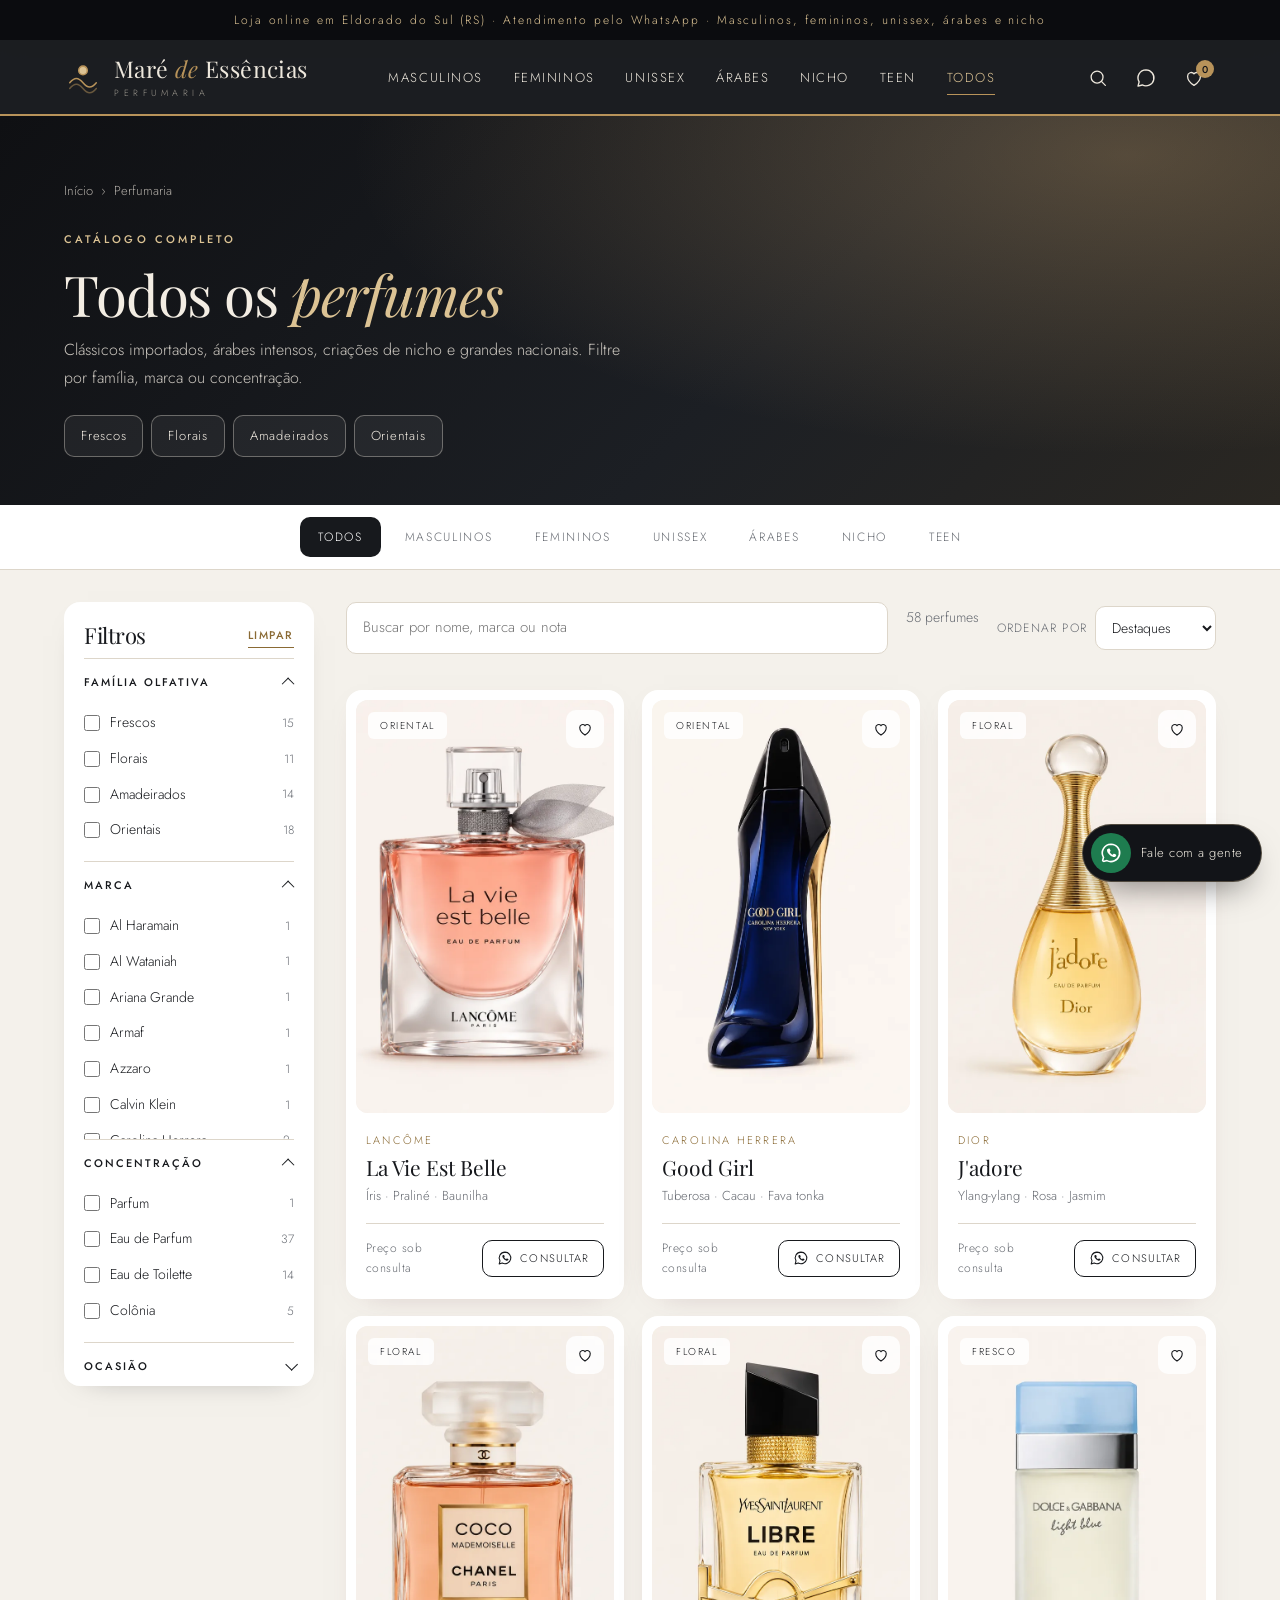
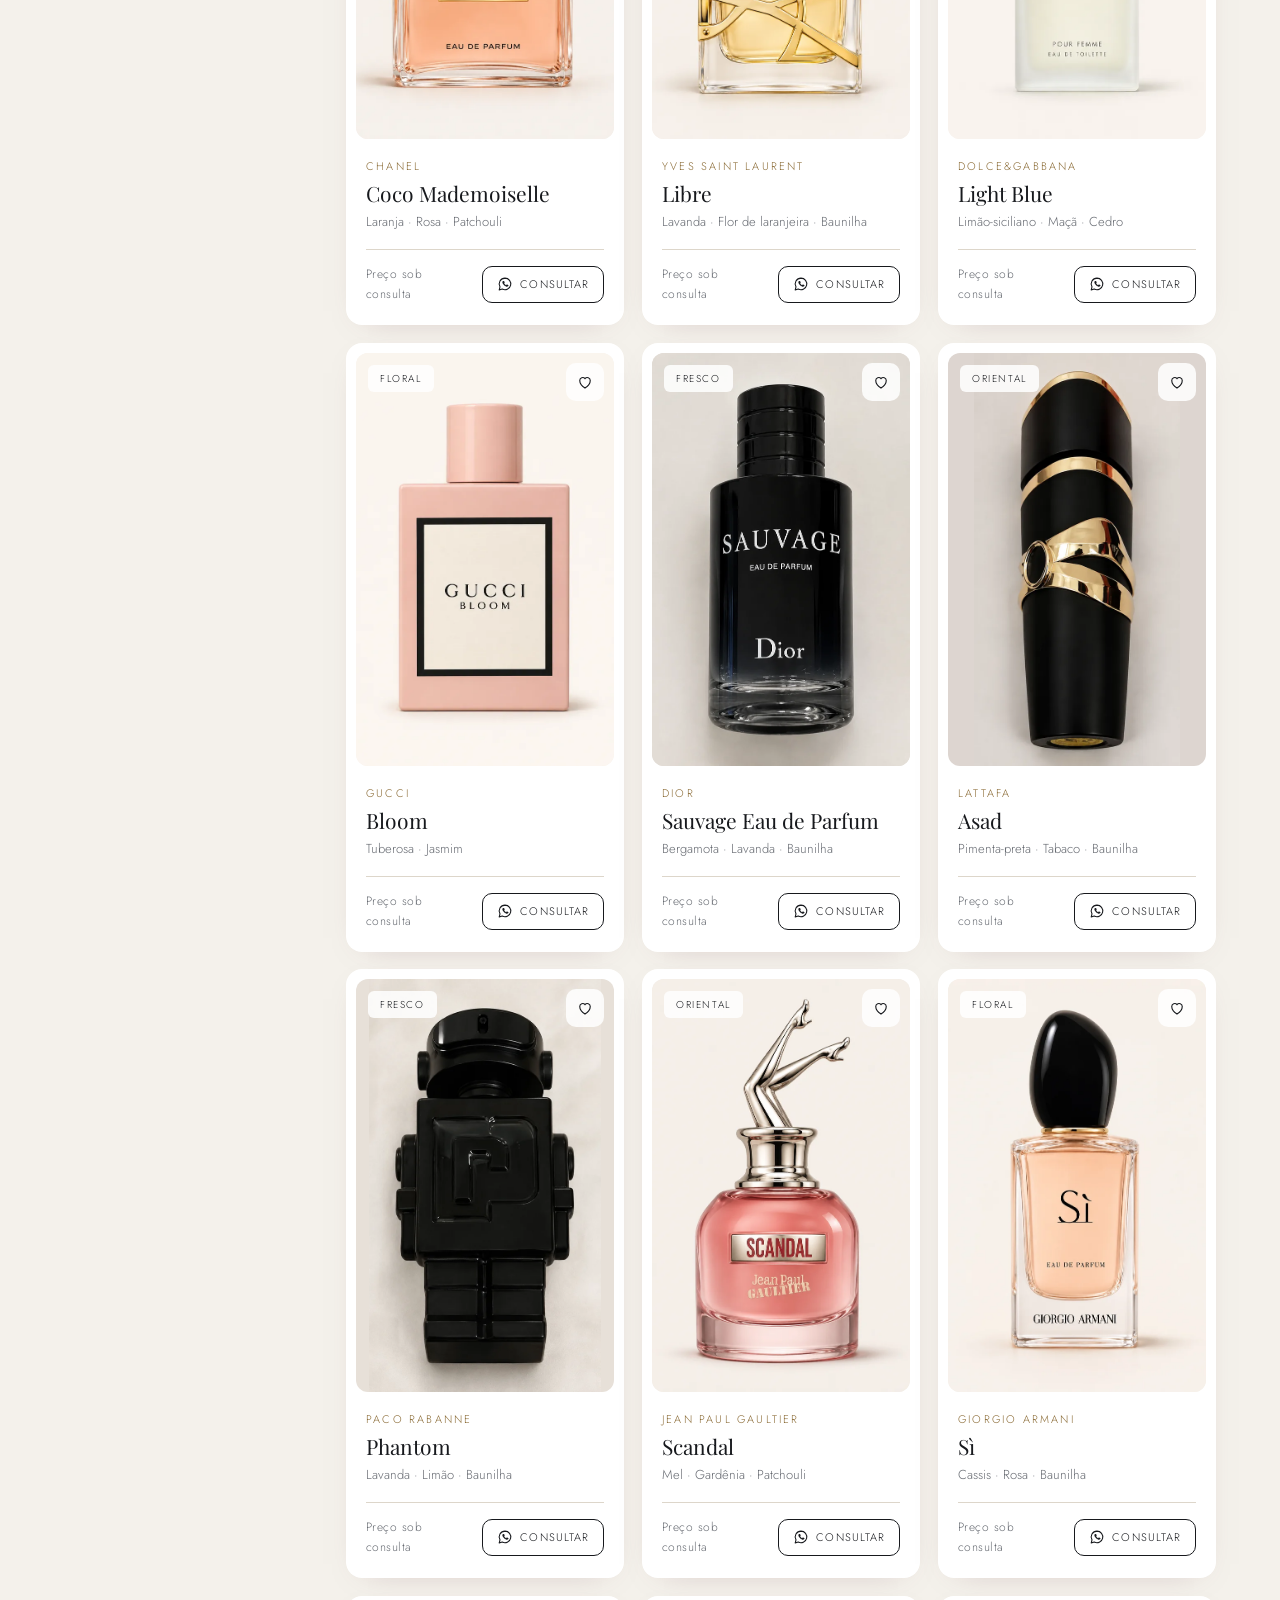
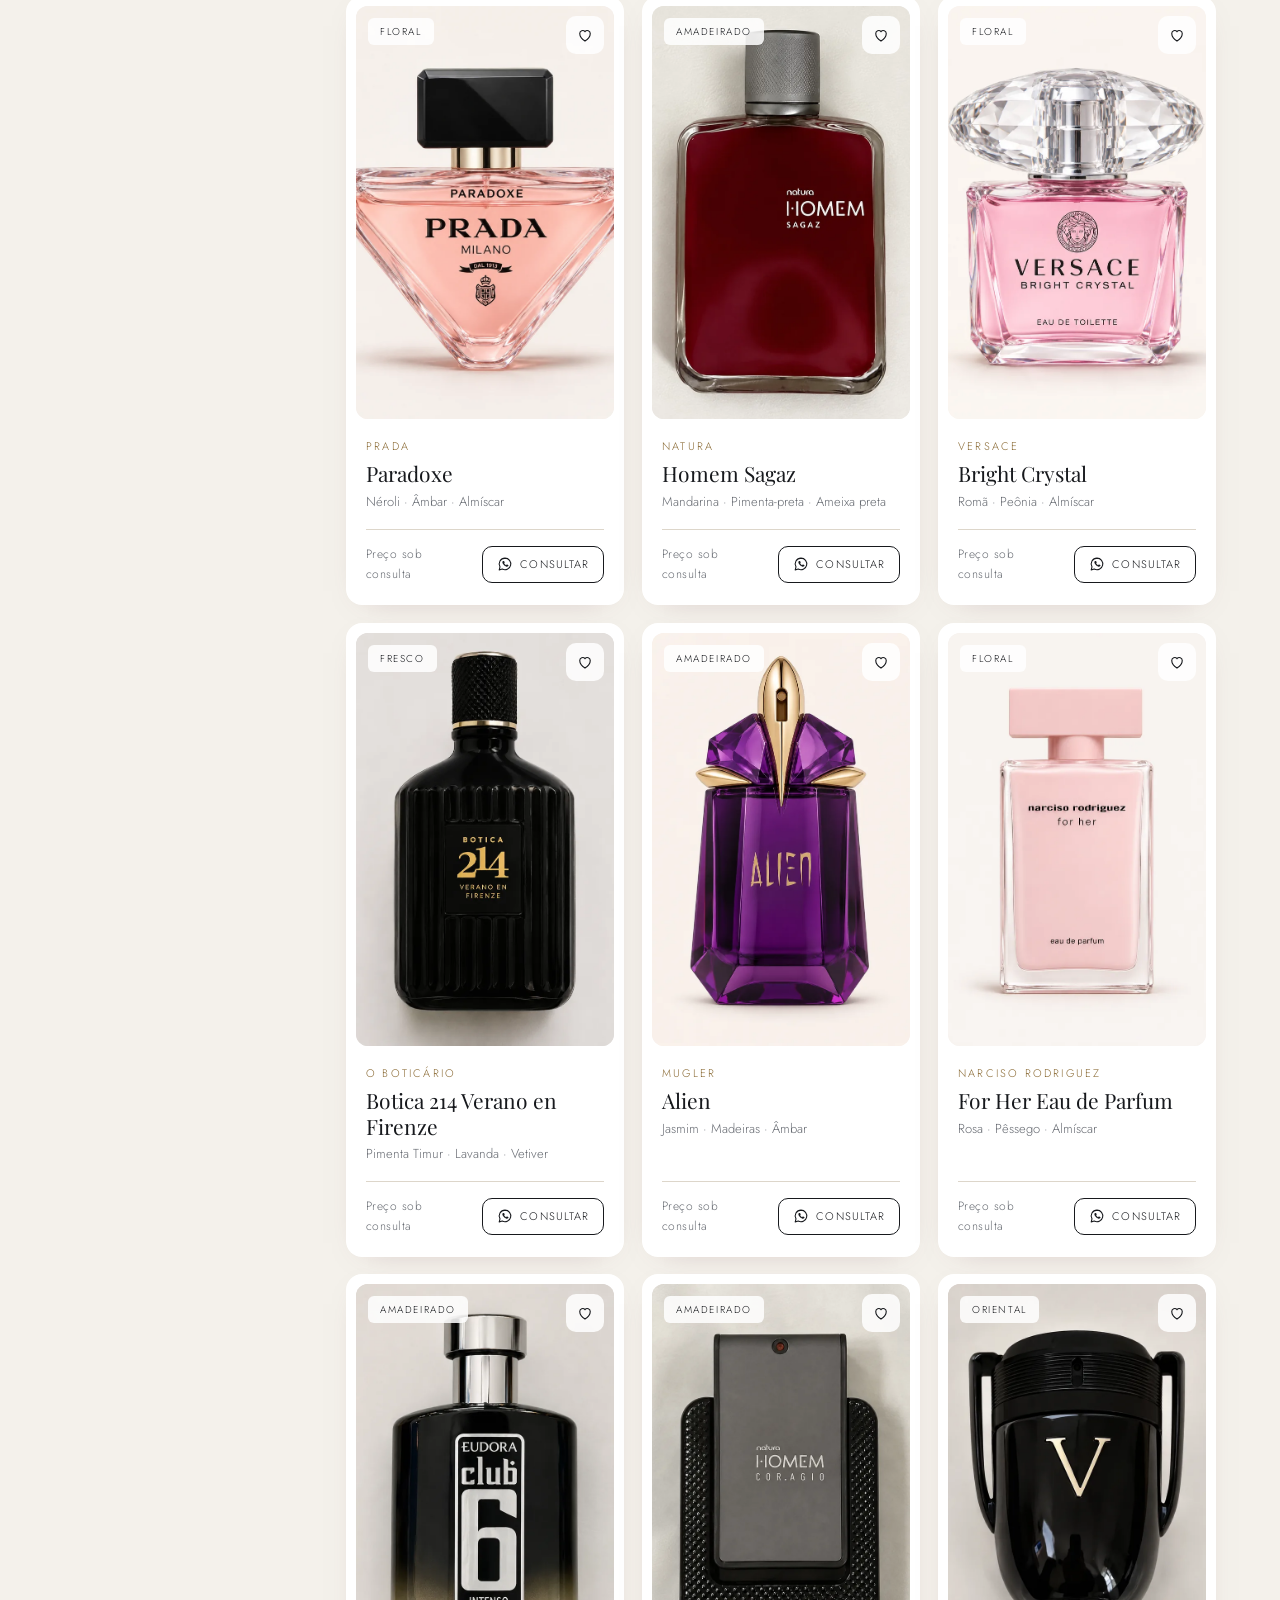
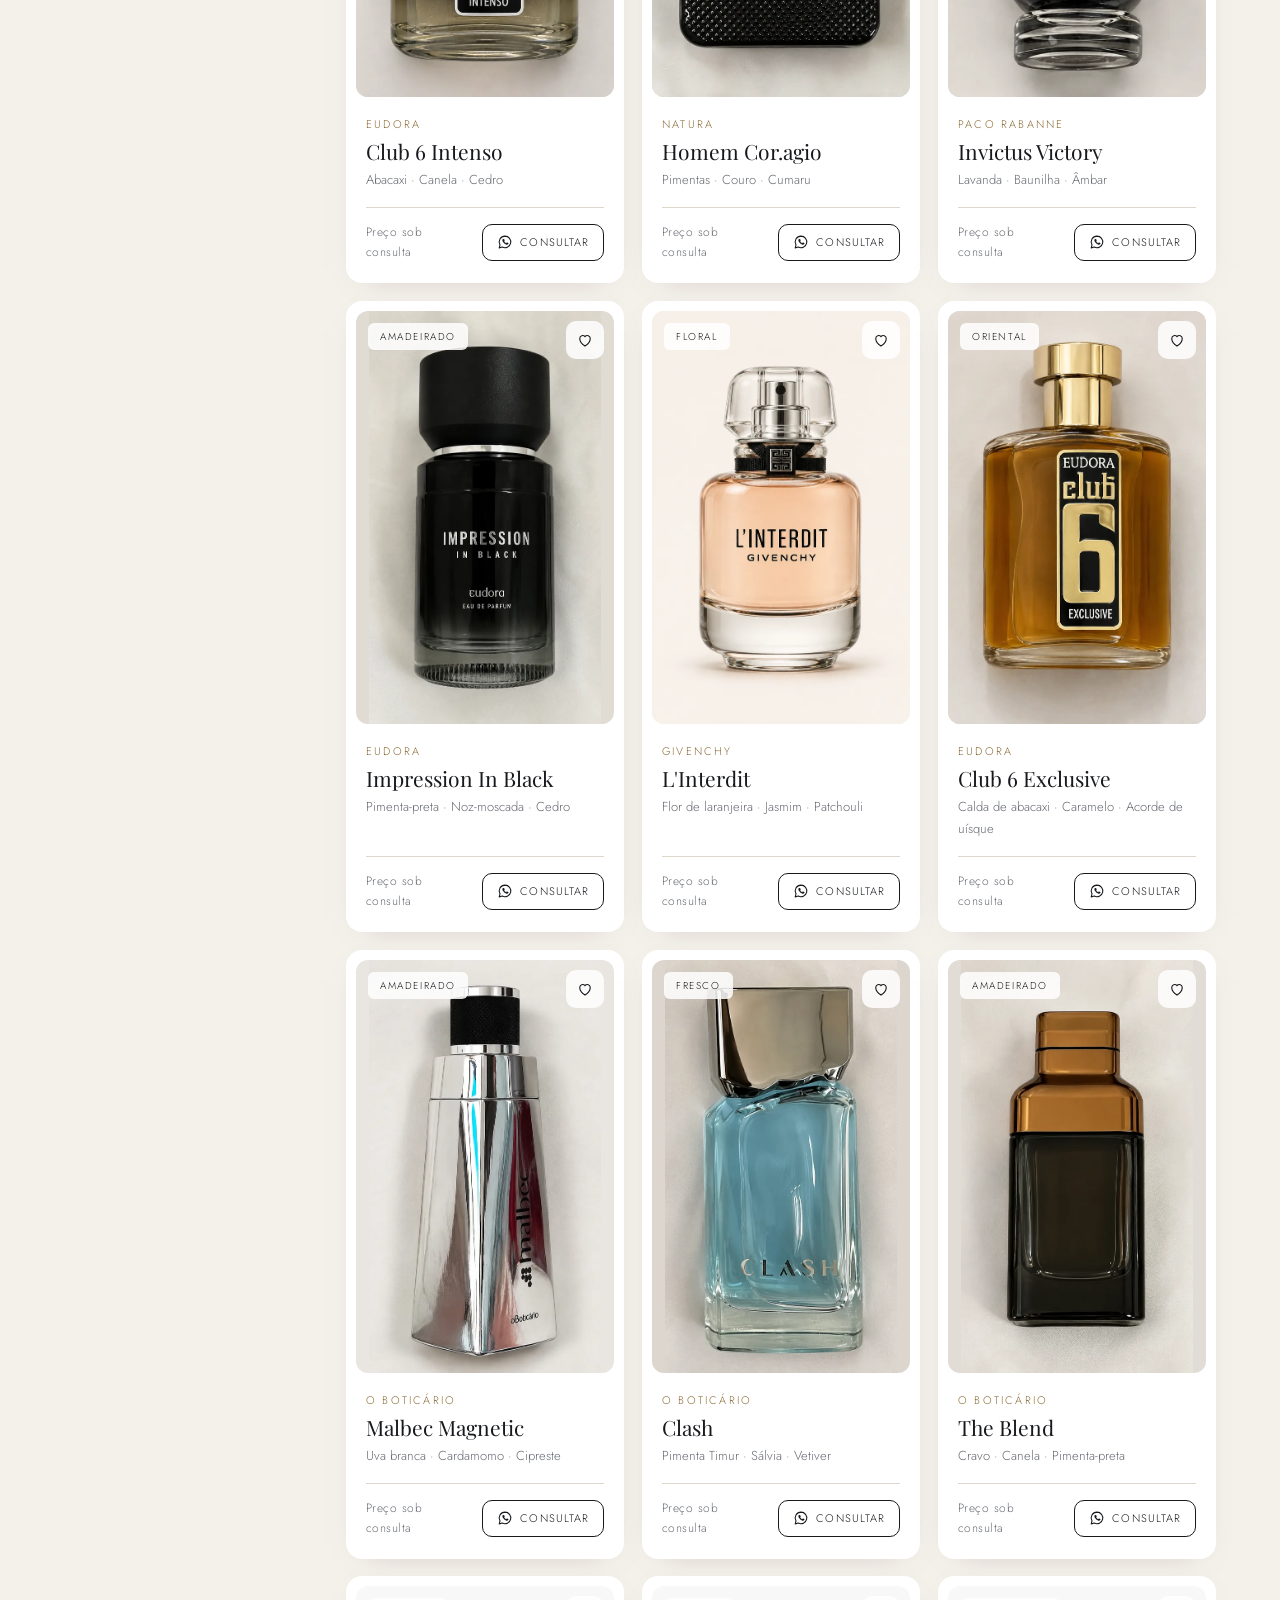
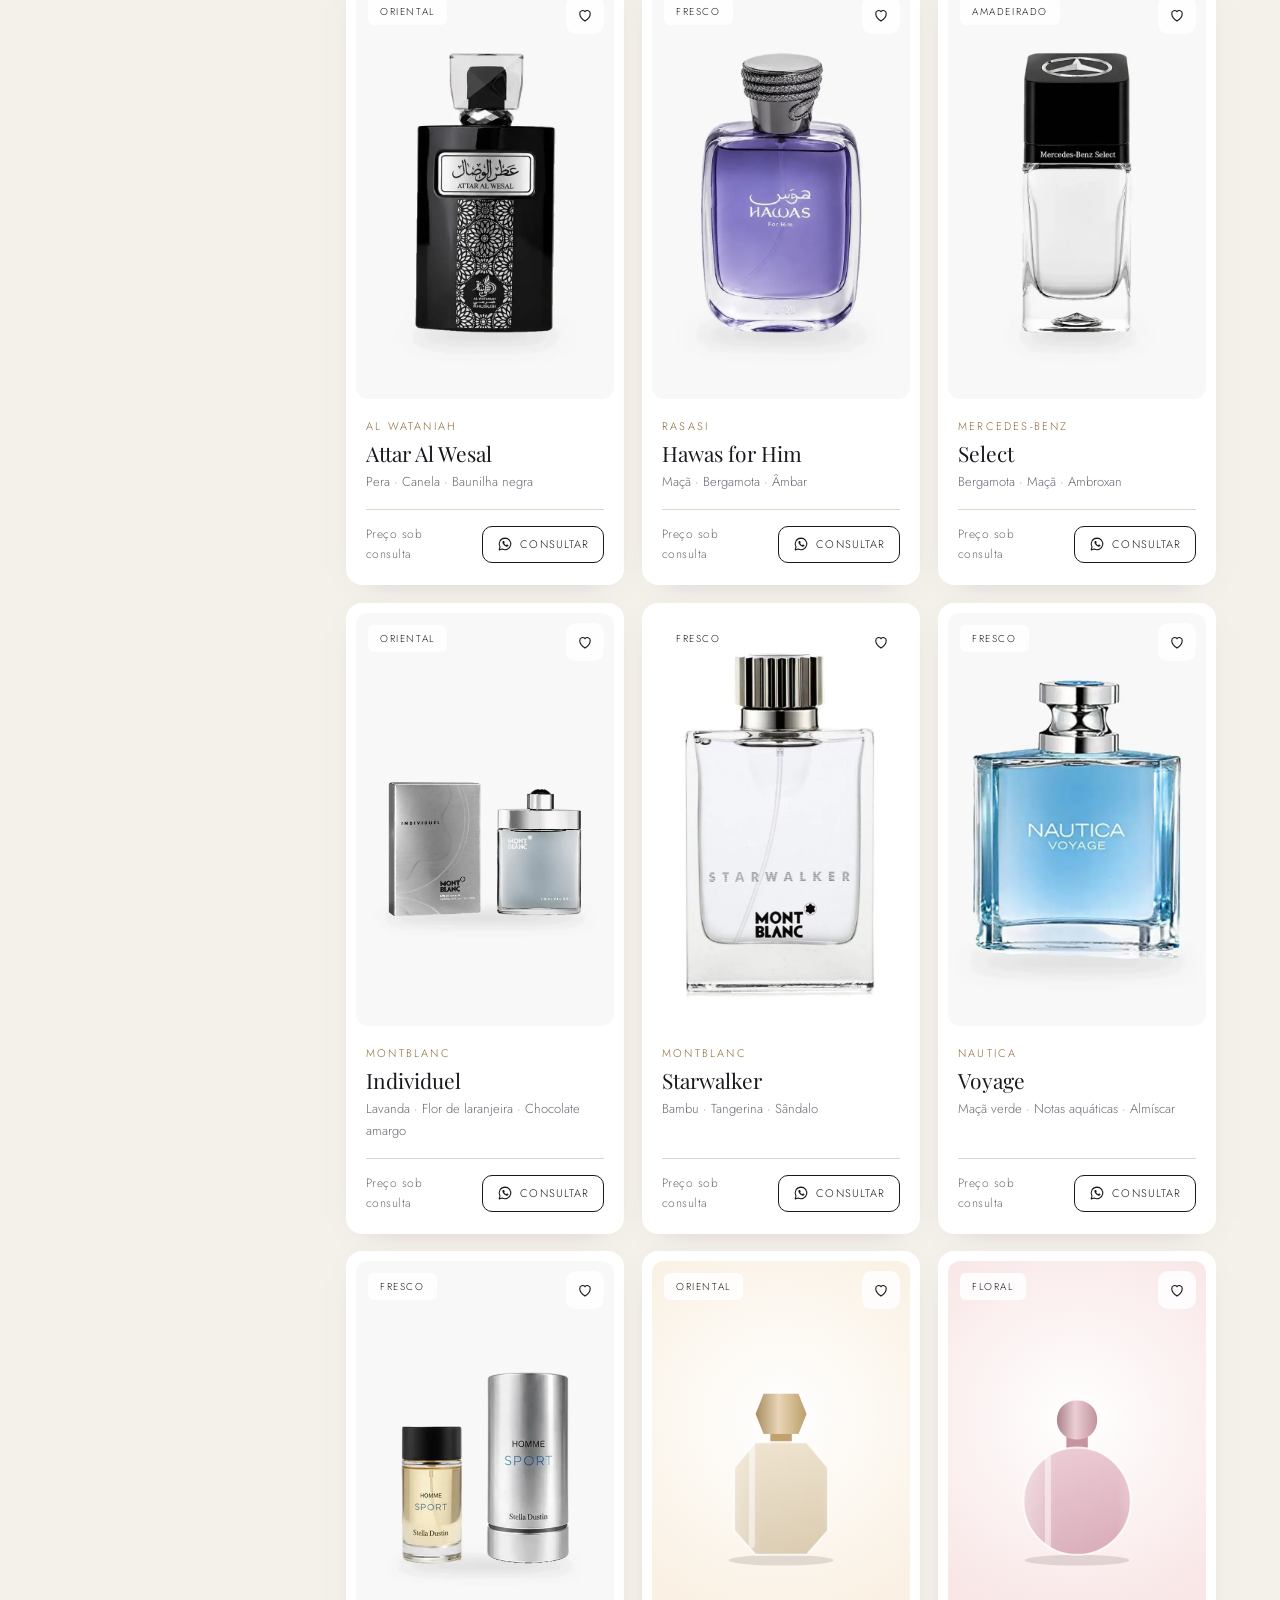
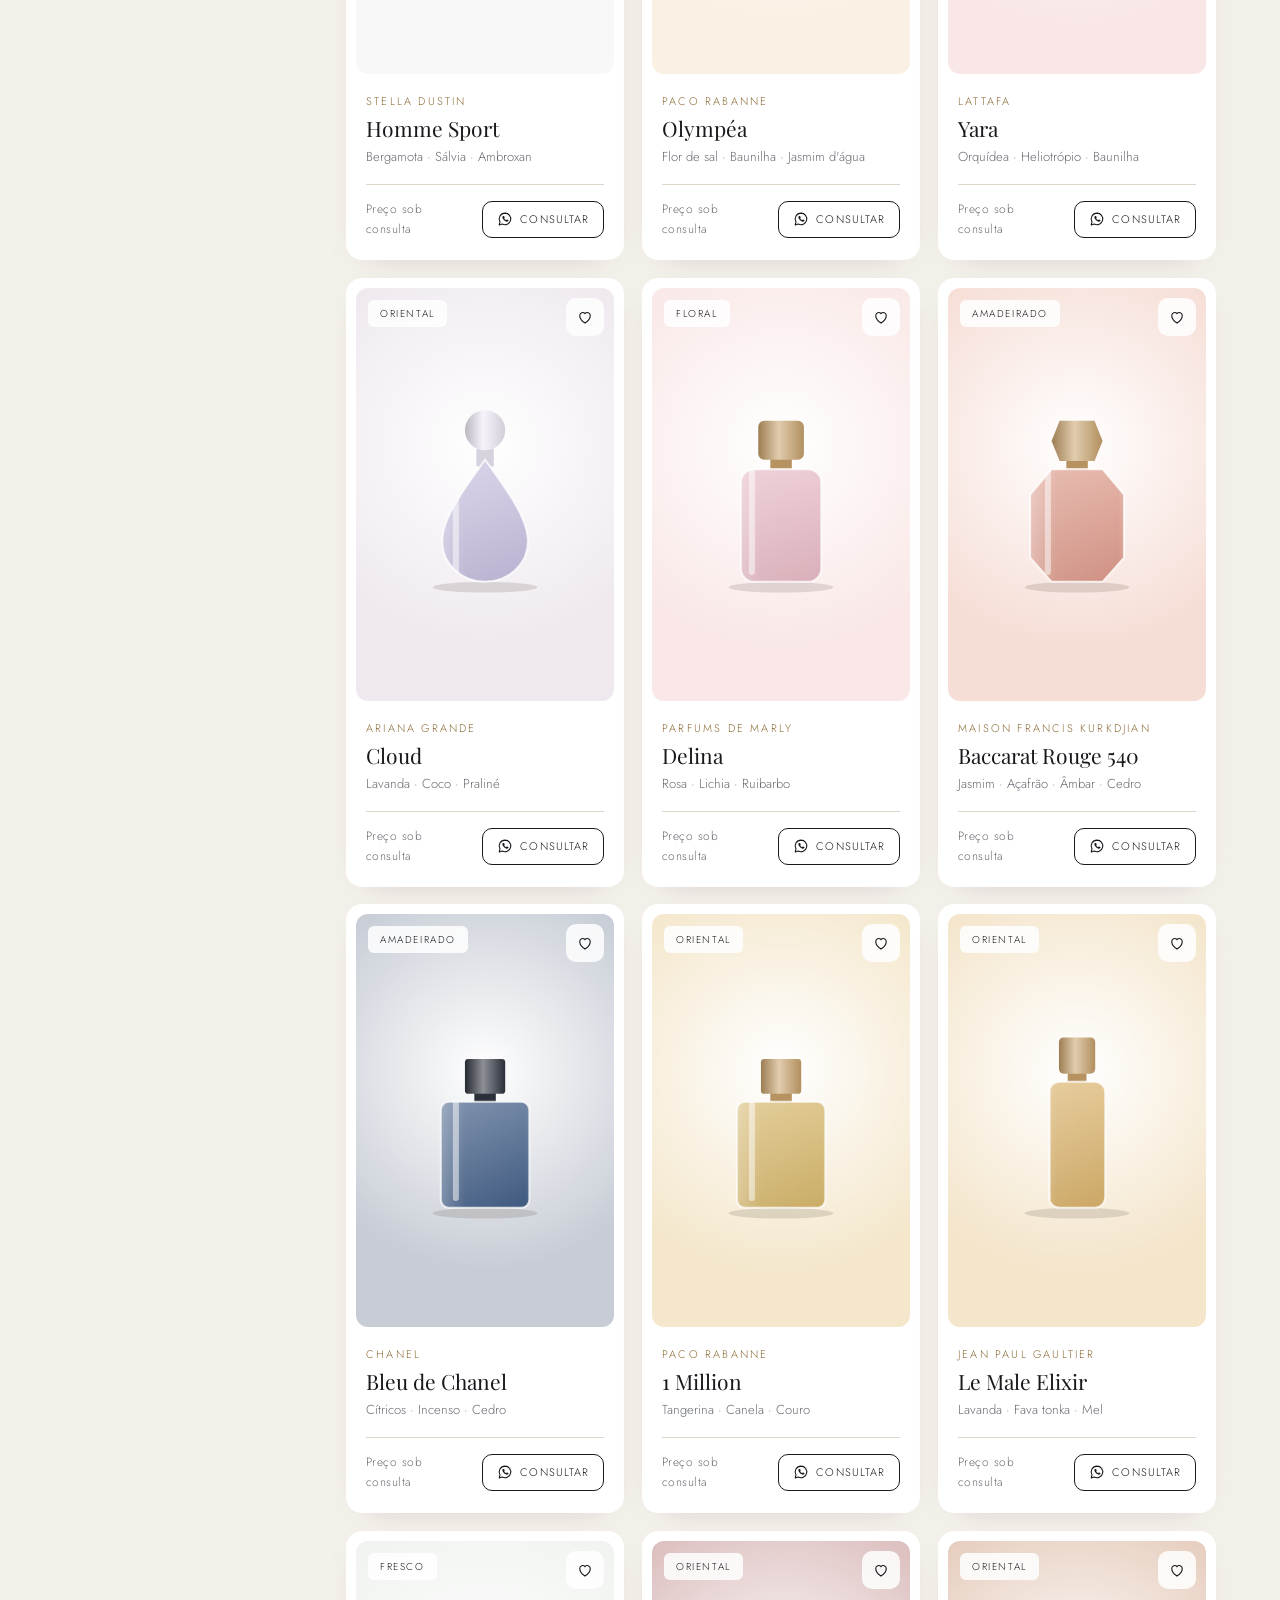
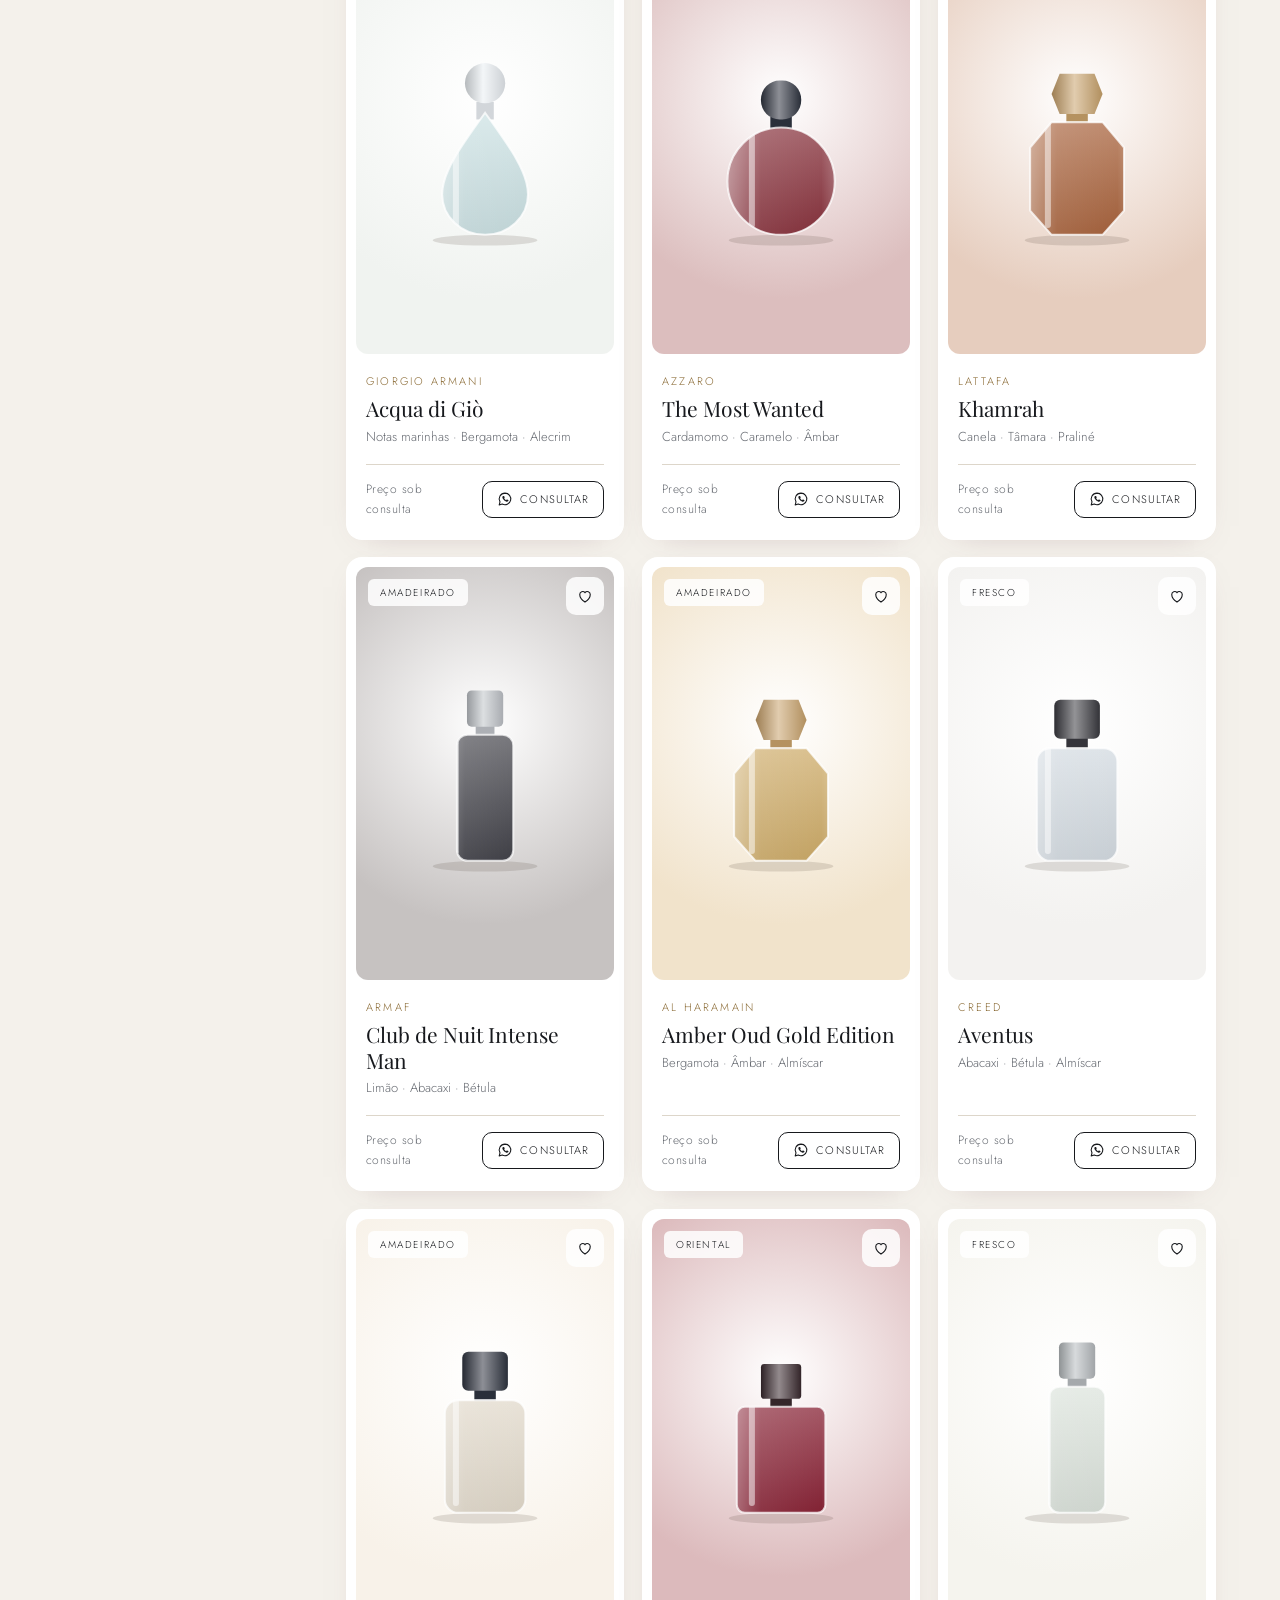
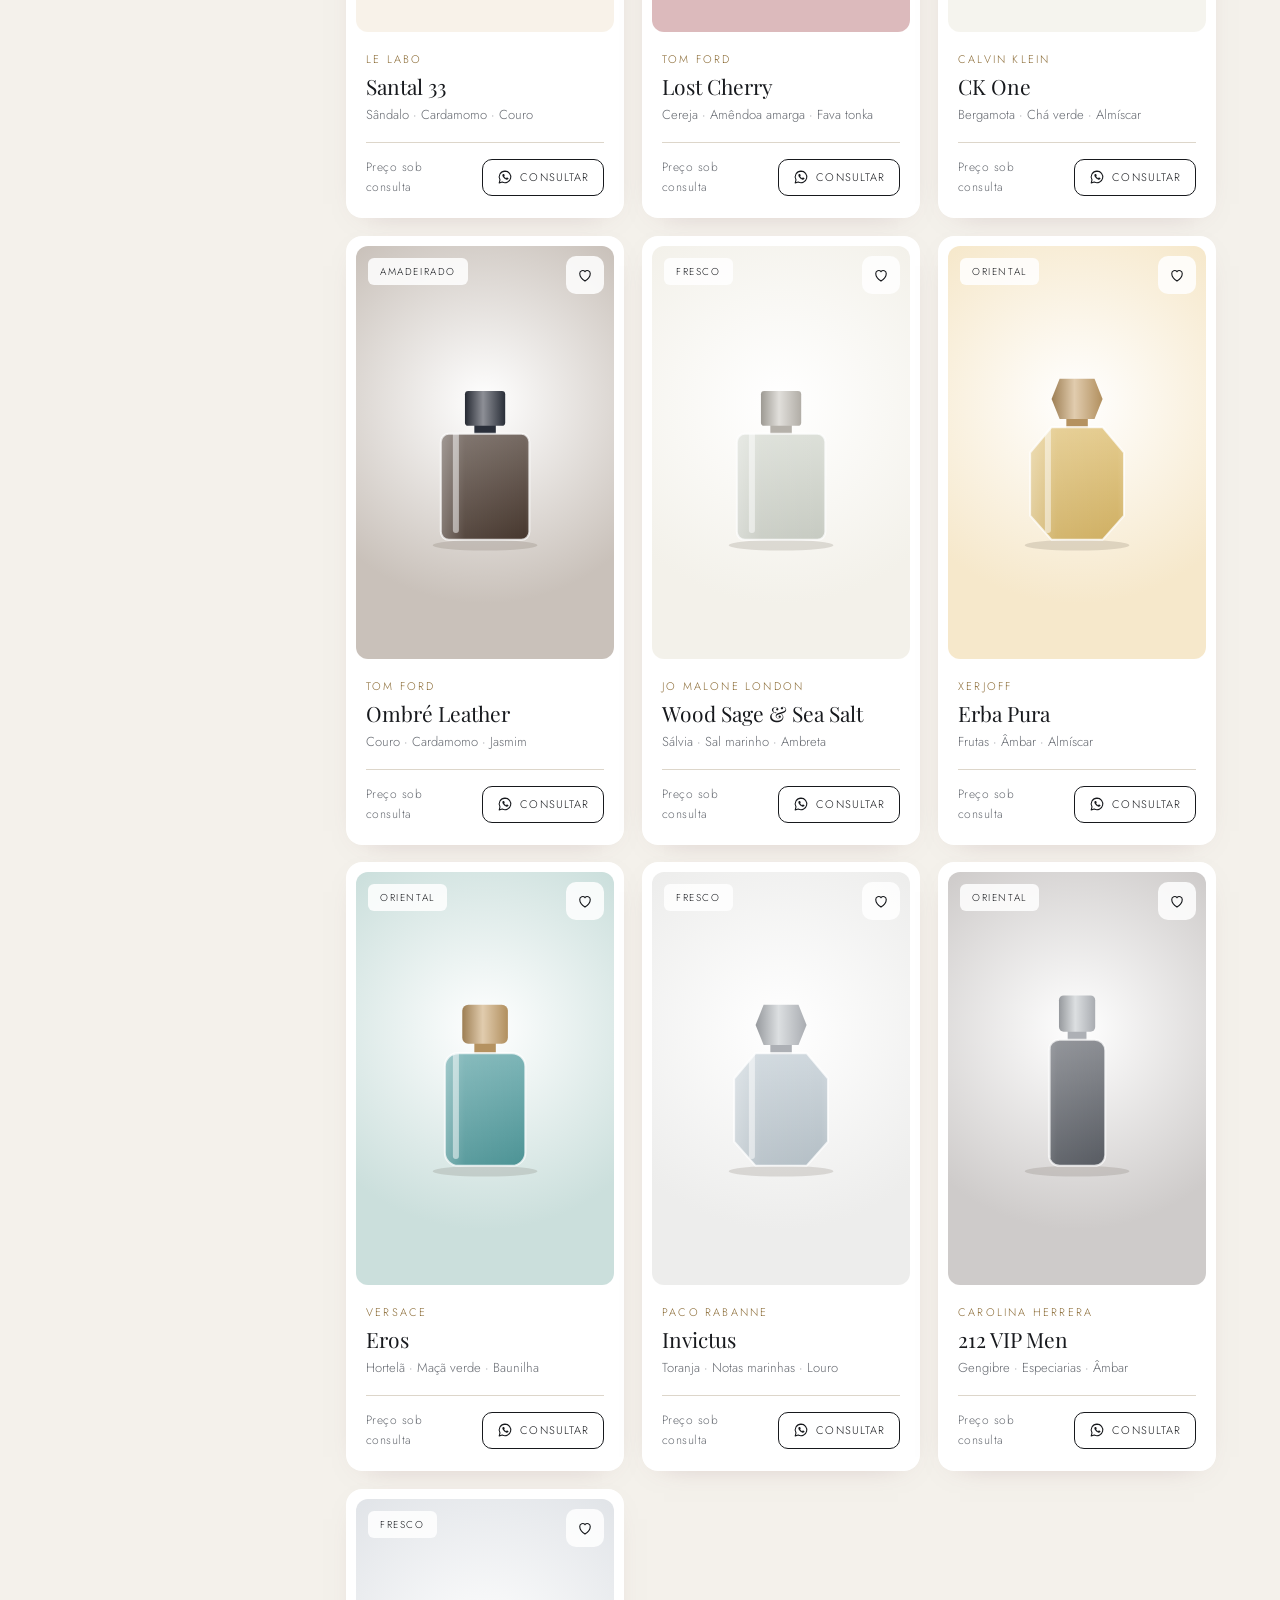
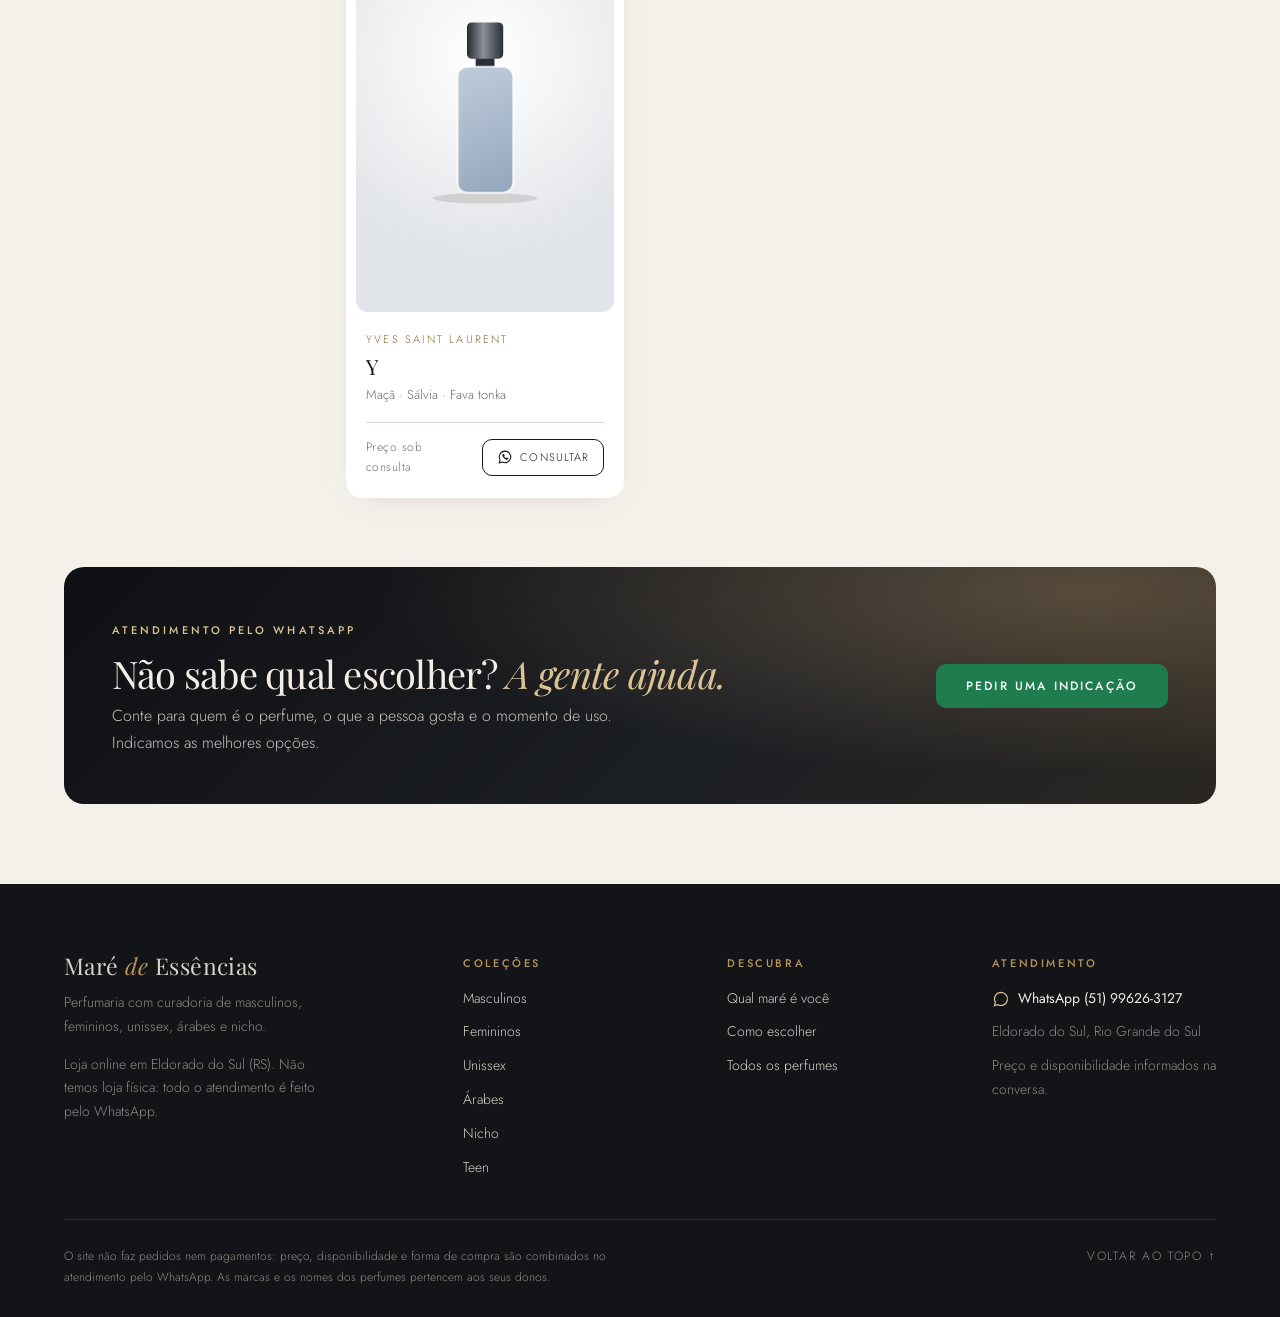
==== commit 12ce63dc: "Completa as notas dos nacionais e do Stella Dustin Homme Sport Pirâmides conferidas nos sites da Nat" ====
--- a/catalogo.html
+++ b/catalogo.html
@@ -16,11 +16,11 @@
 <link rel="preconnect" href="https://fonts.googleapis.com">
 <link rel="preconnect" href="https://fonts.gstatic.com" crossorigin>
 <link rel="stylesheet" href="https://fonts.googleapis.com/css2?family=Playfair+Display:ital,wght@0,400;0,500;0,600;1,400;1,500&family=Jost:wght@300;400;500;600&display=swap">
-<link rel="stylesheet" href="css/loja.css?v=12">
-<link rel="stylesheet" href="css/paginas.css?v=12">
-<script src="js/produtos.js?v=12" defer></script>
-<script src="js/base.js?v=12" defer></script>
-<script src="js/catalogo.js?v=12" defer></script>
+<link rel="stylesheet" href="css/loja.css?v=13">
+<link rel="stylesheet" href="css/paginas.css?v=13">
+<script src="js/produtos.js?v=13" defer></script>
+<script src="js/base.js?v=13" defer></script>
+<script src="js/catalogo.js?v=13" defer></script>
 </head>
 <body class="pg-catalogo tema-neutro">
 <a class="skip" href="#principal">Ir ao conteúdo</a>
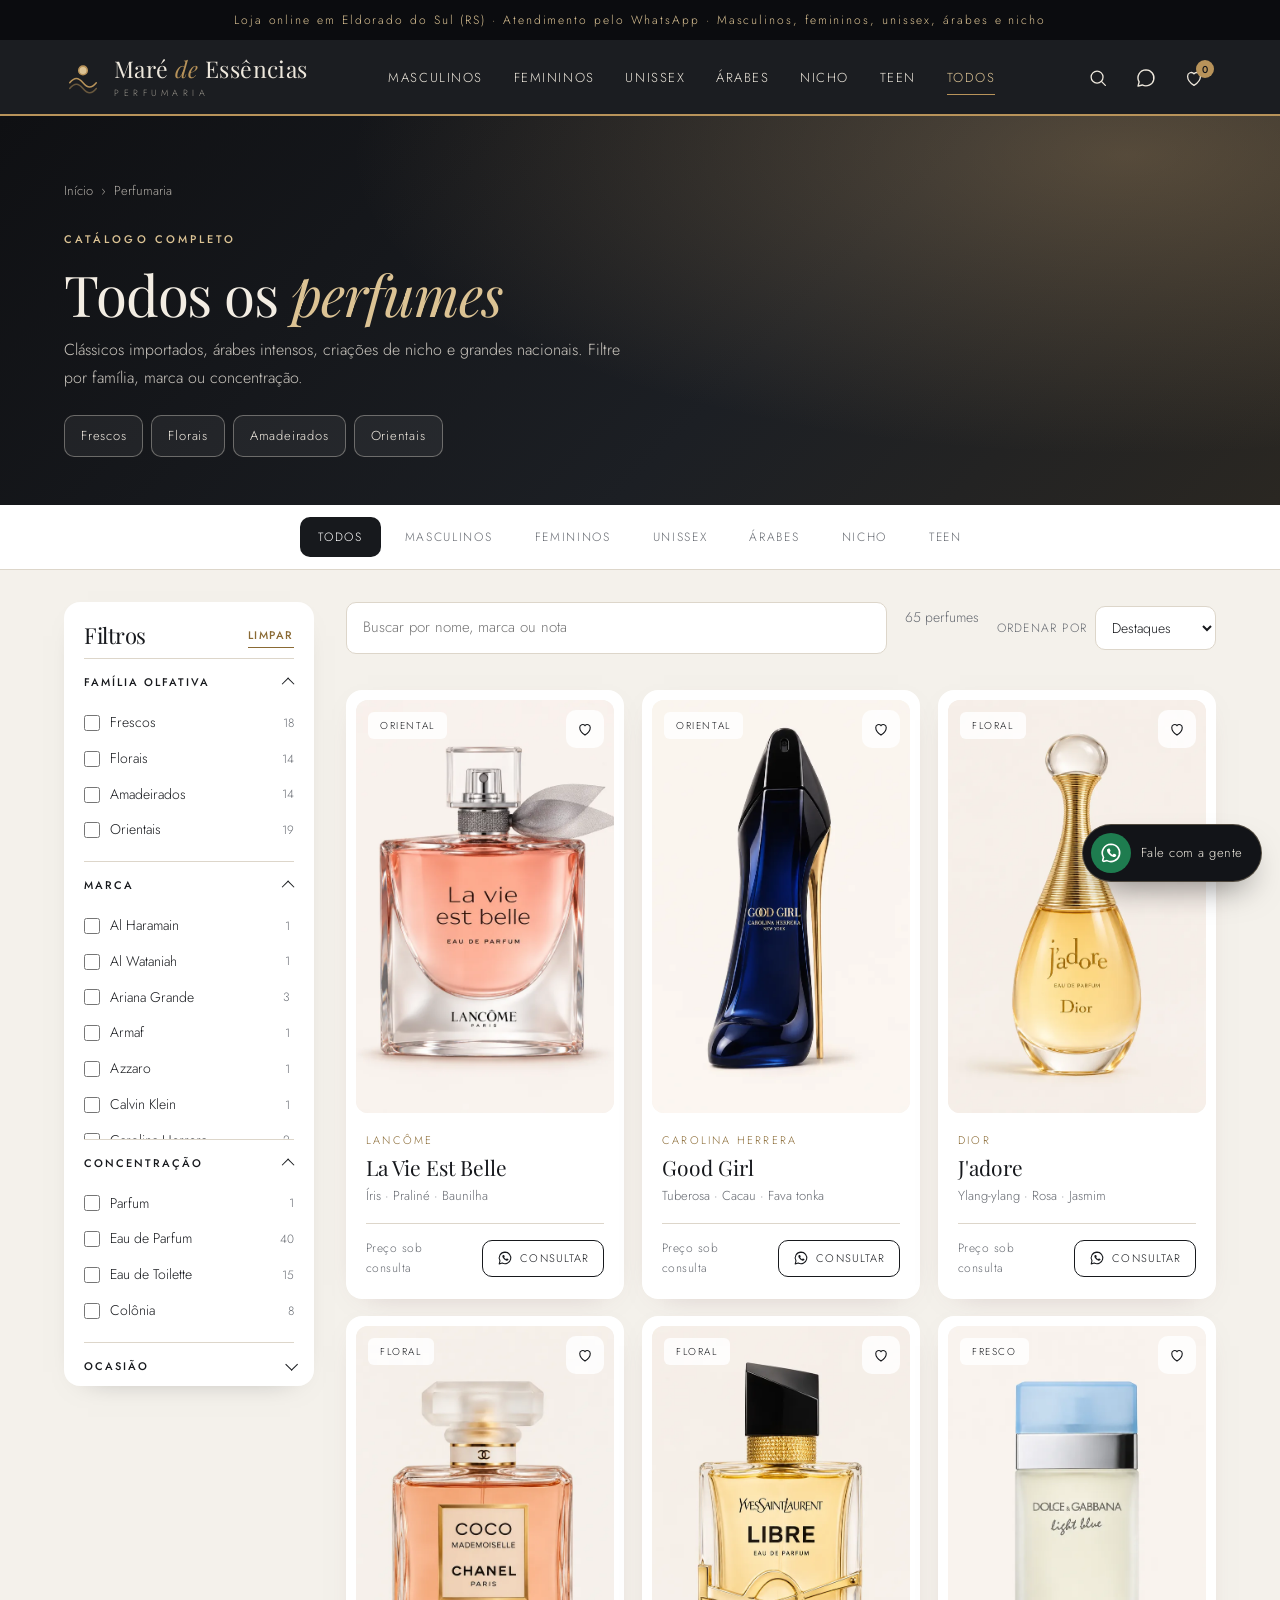
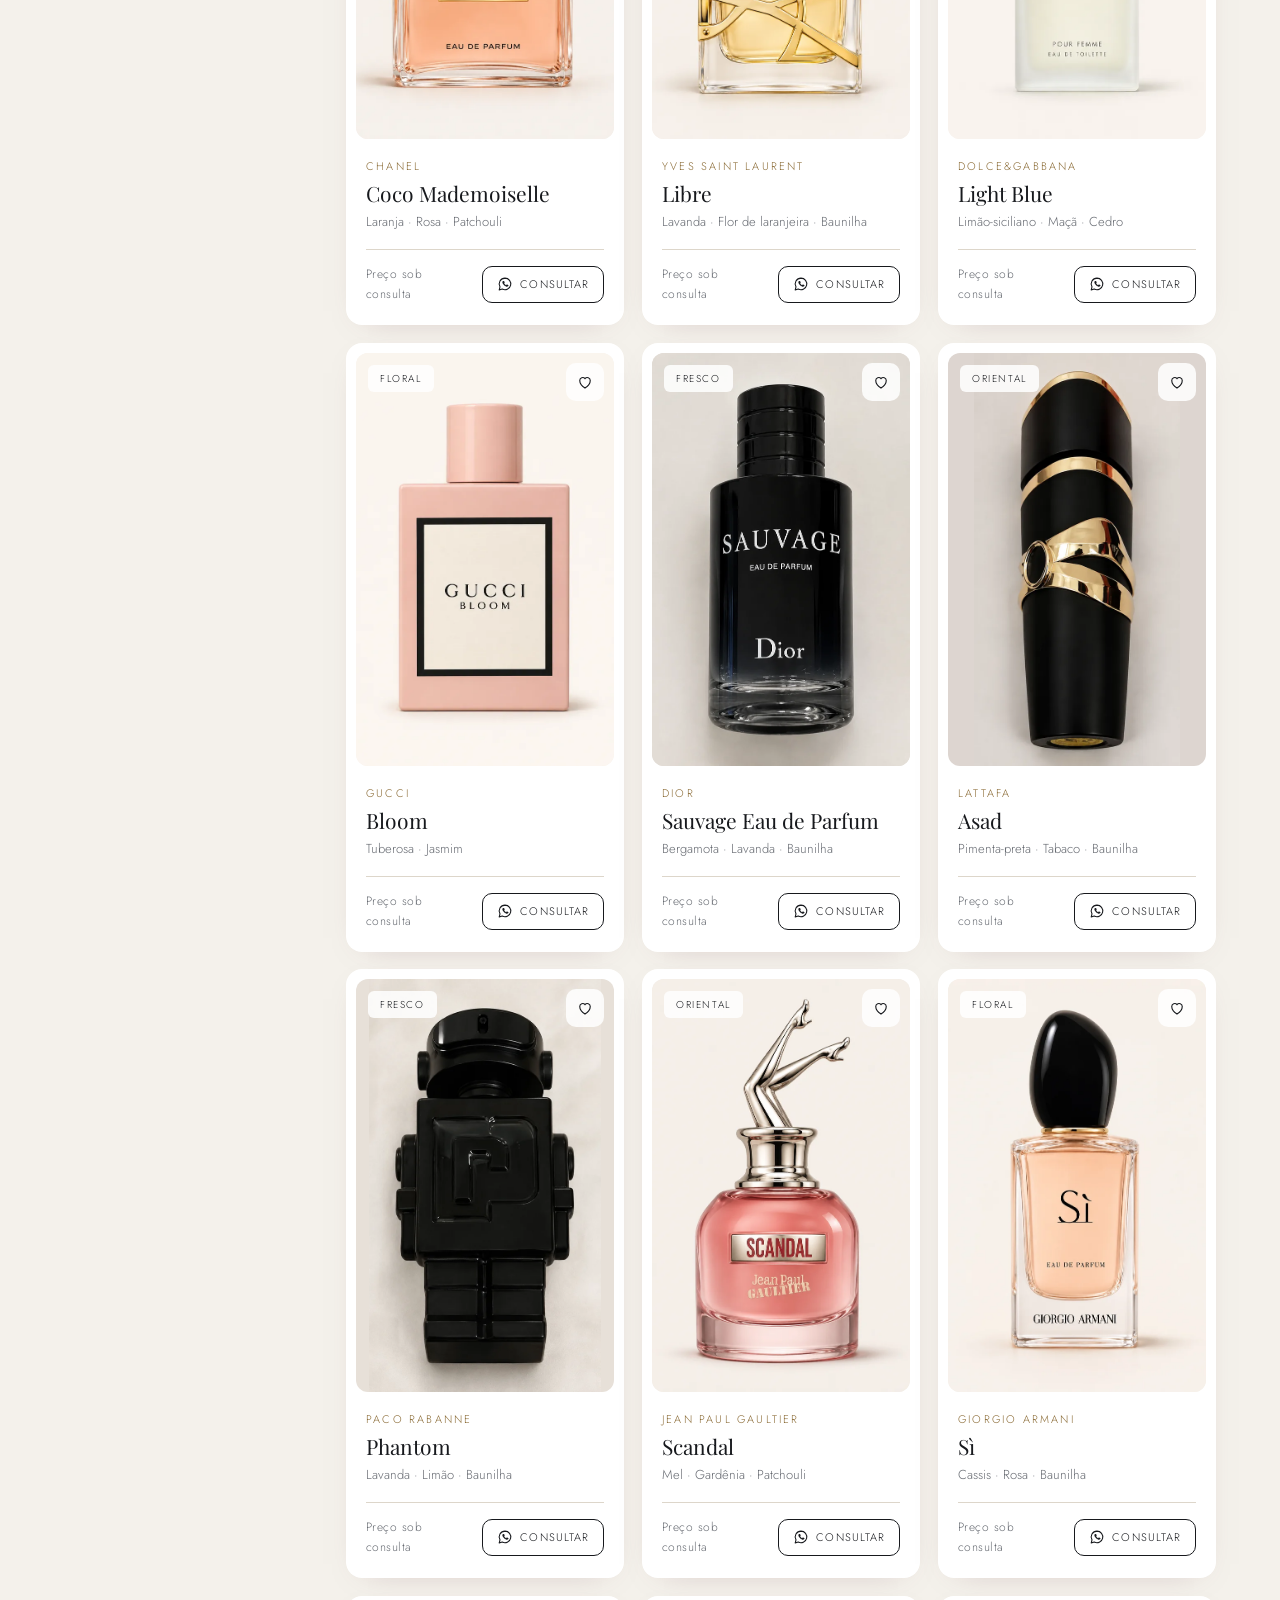
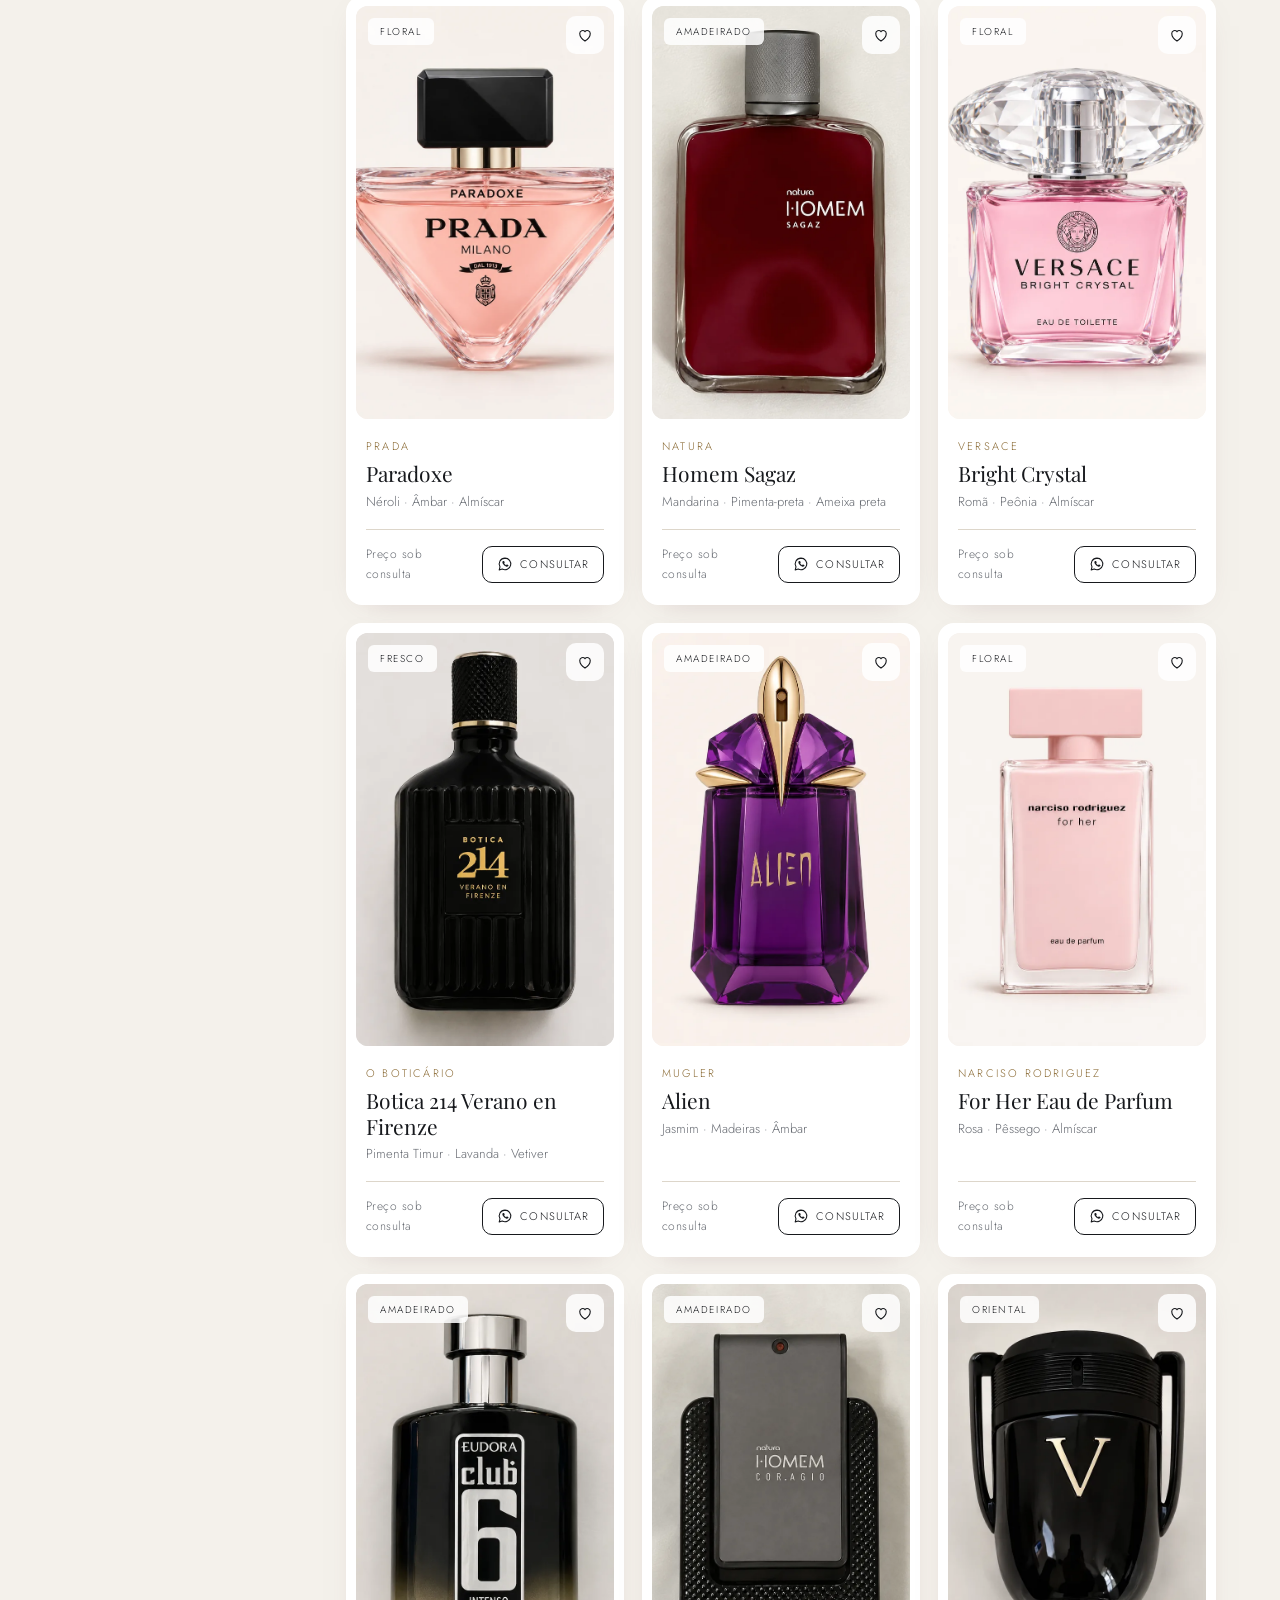
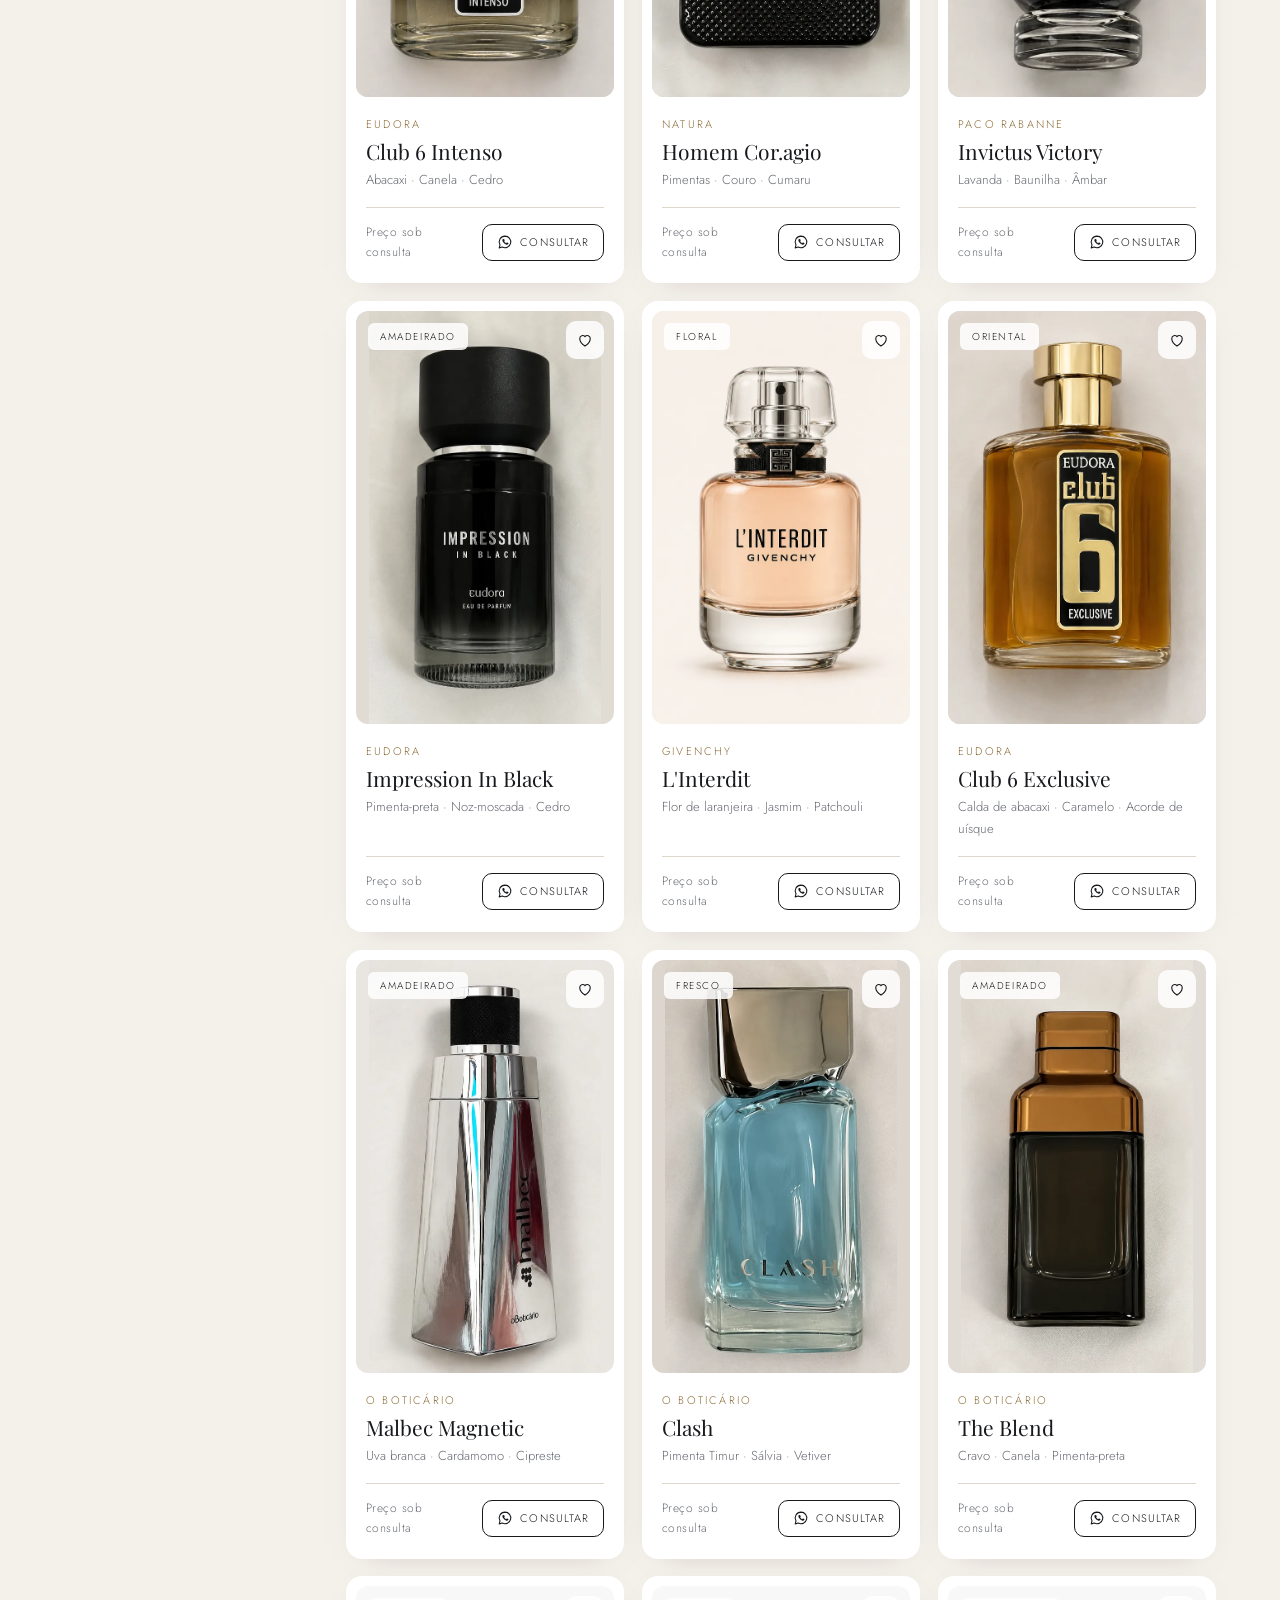
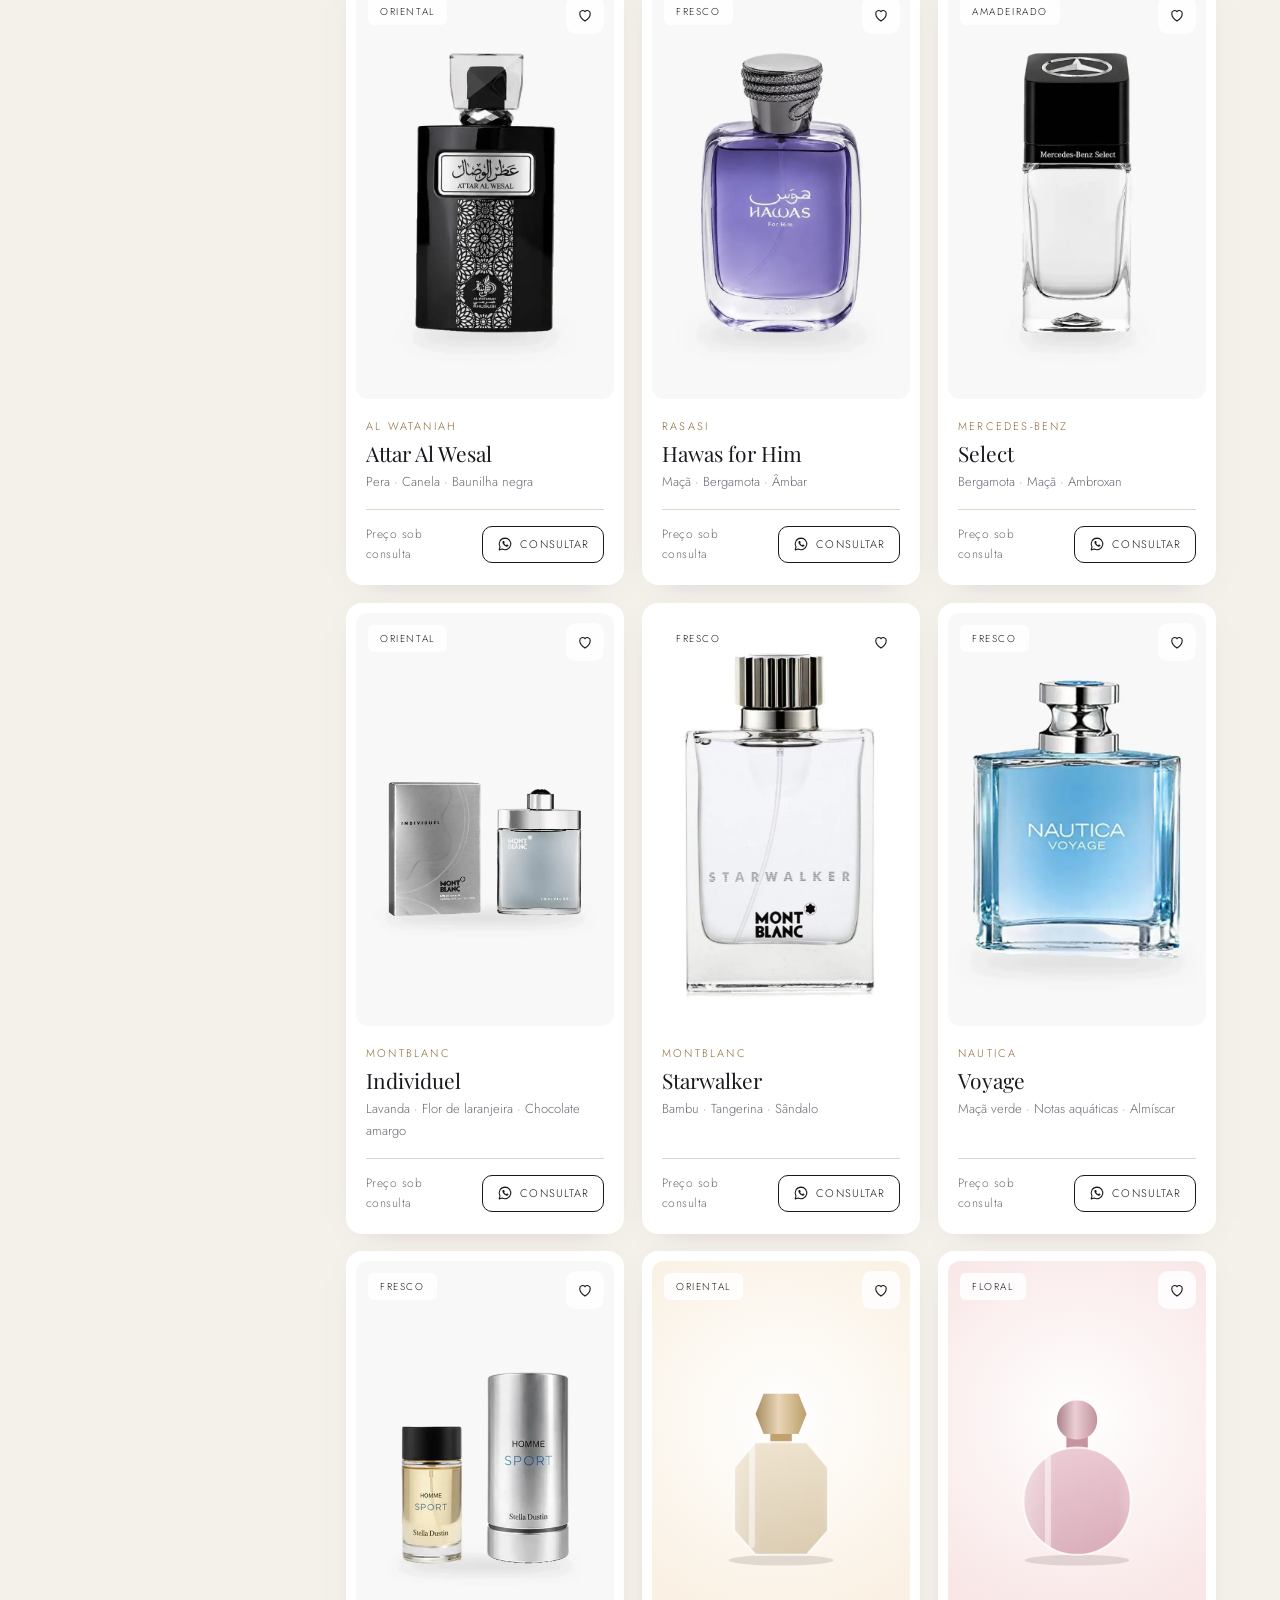
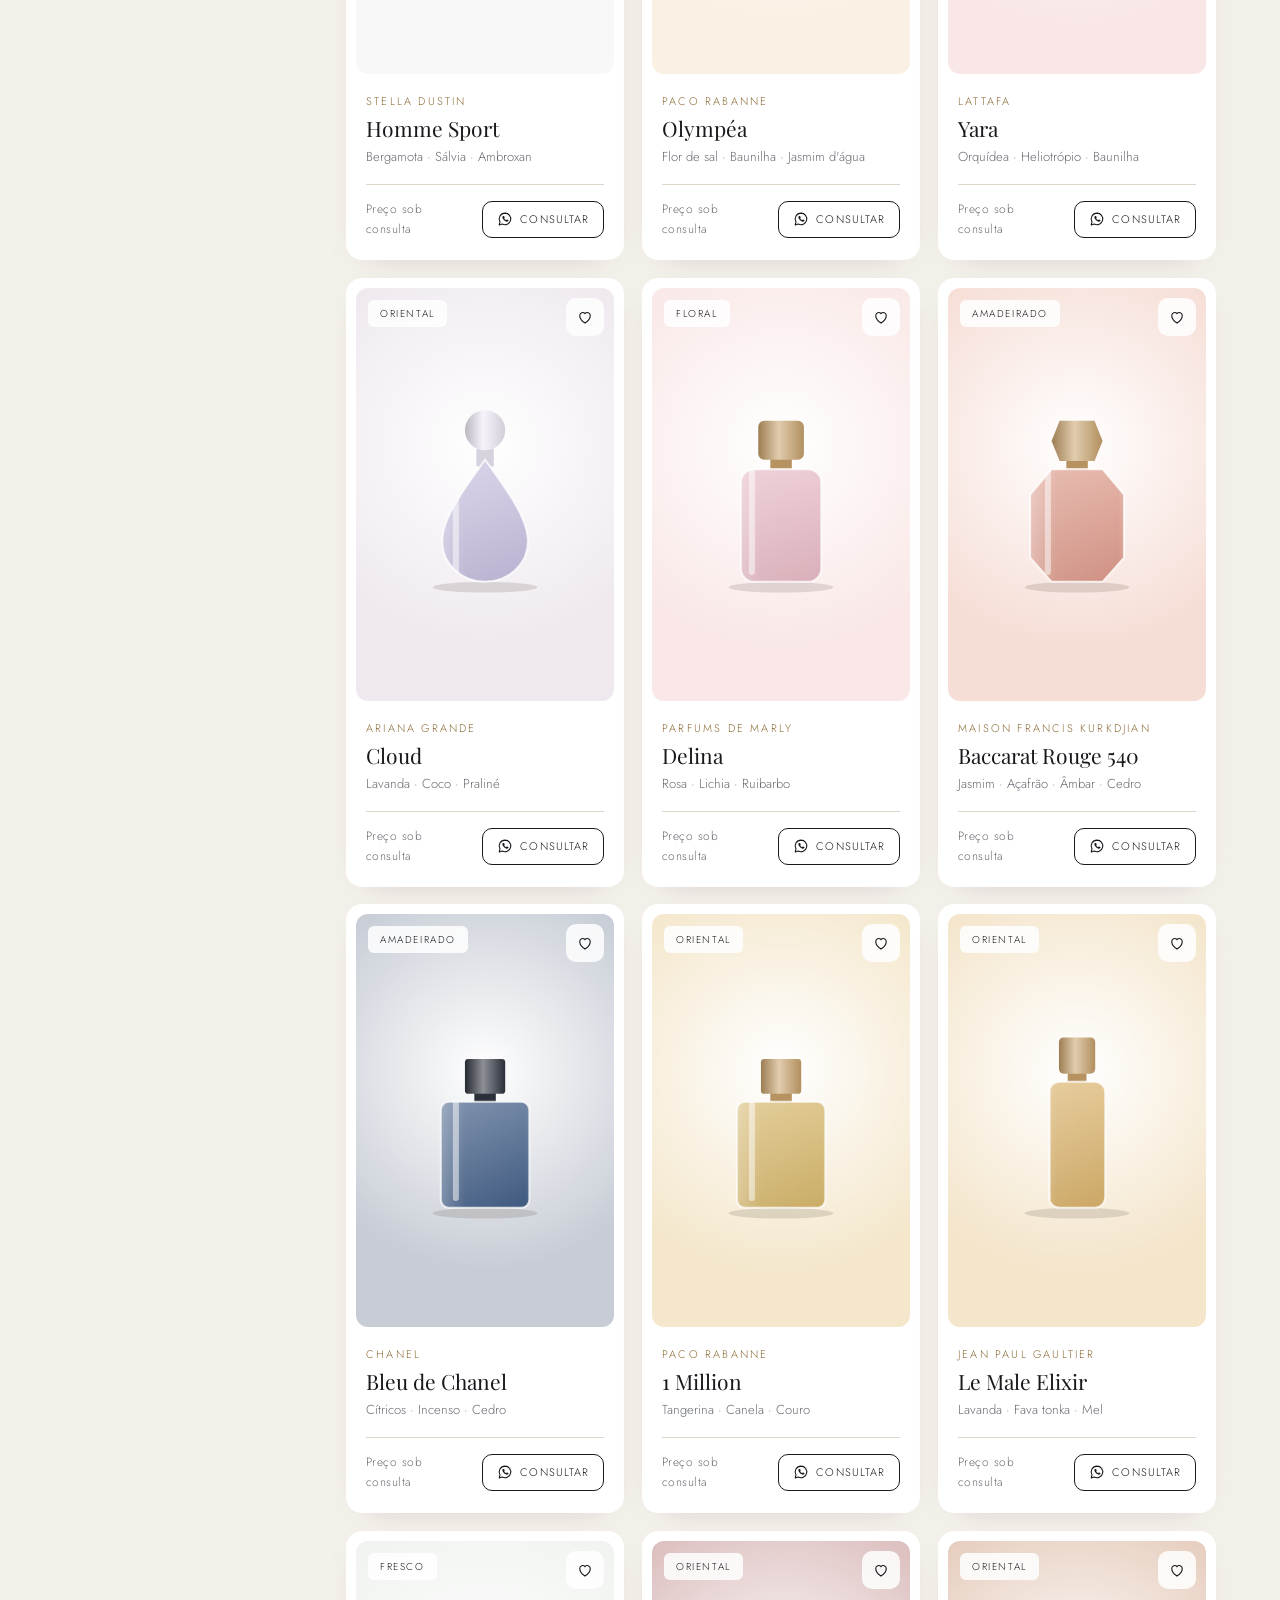
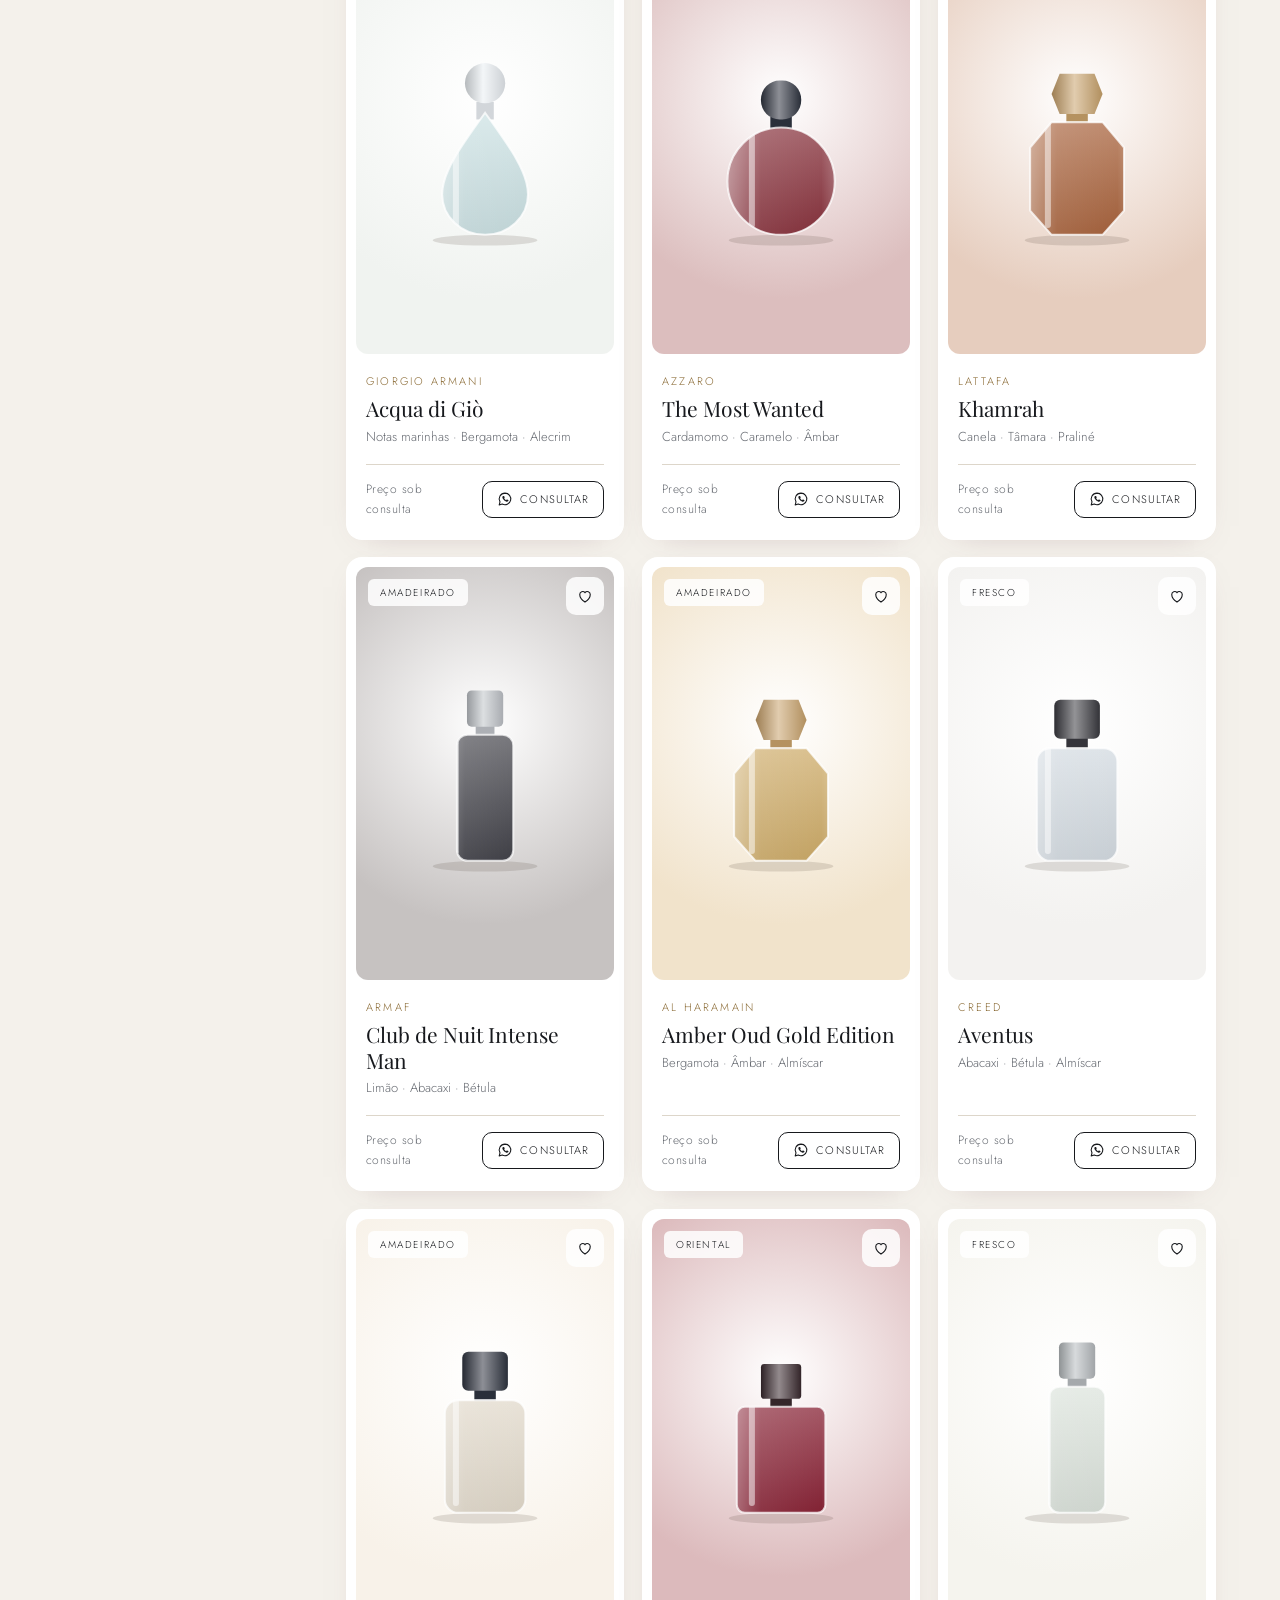
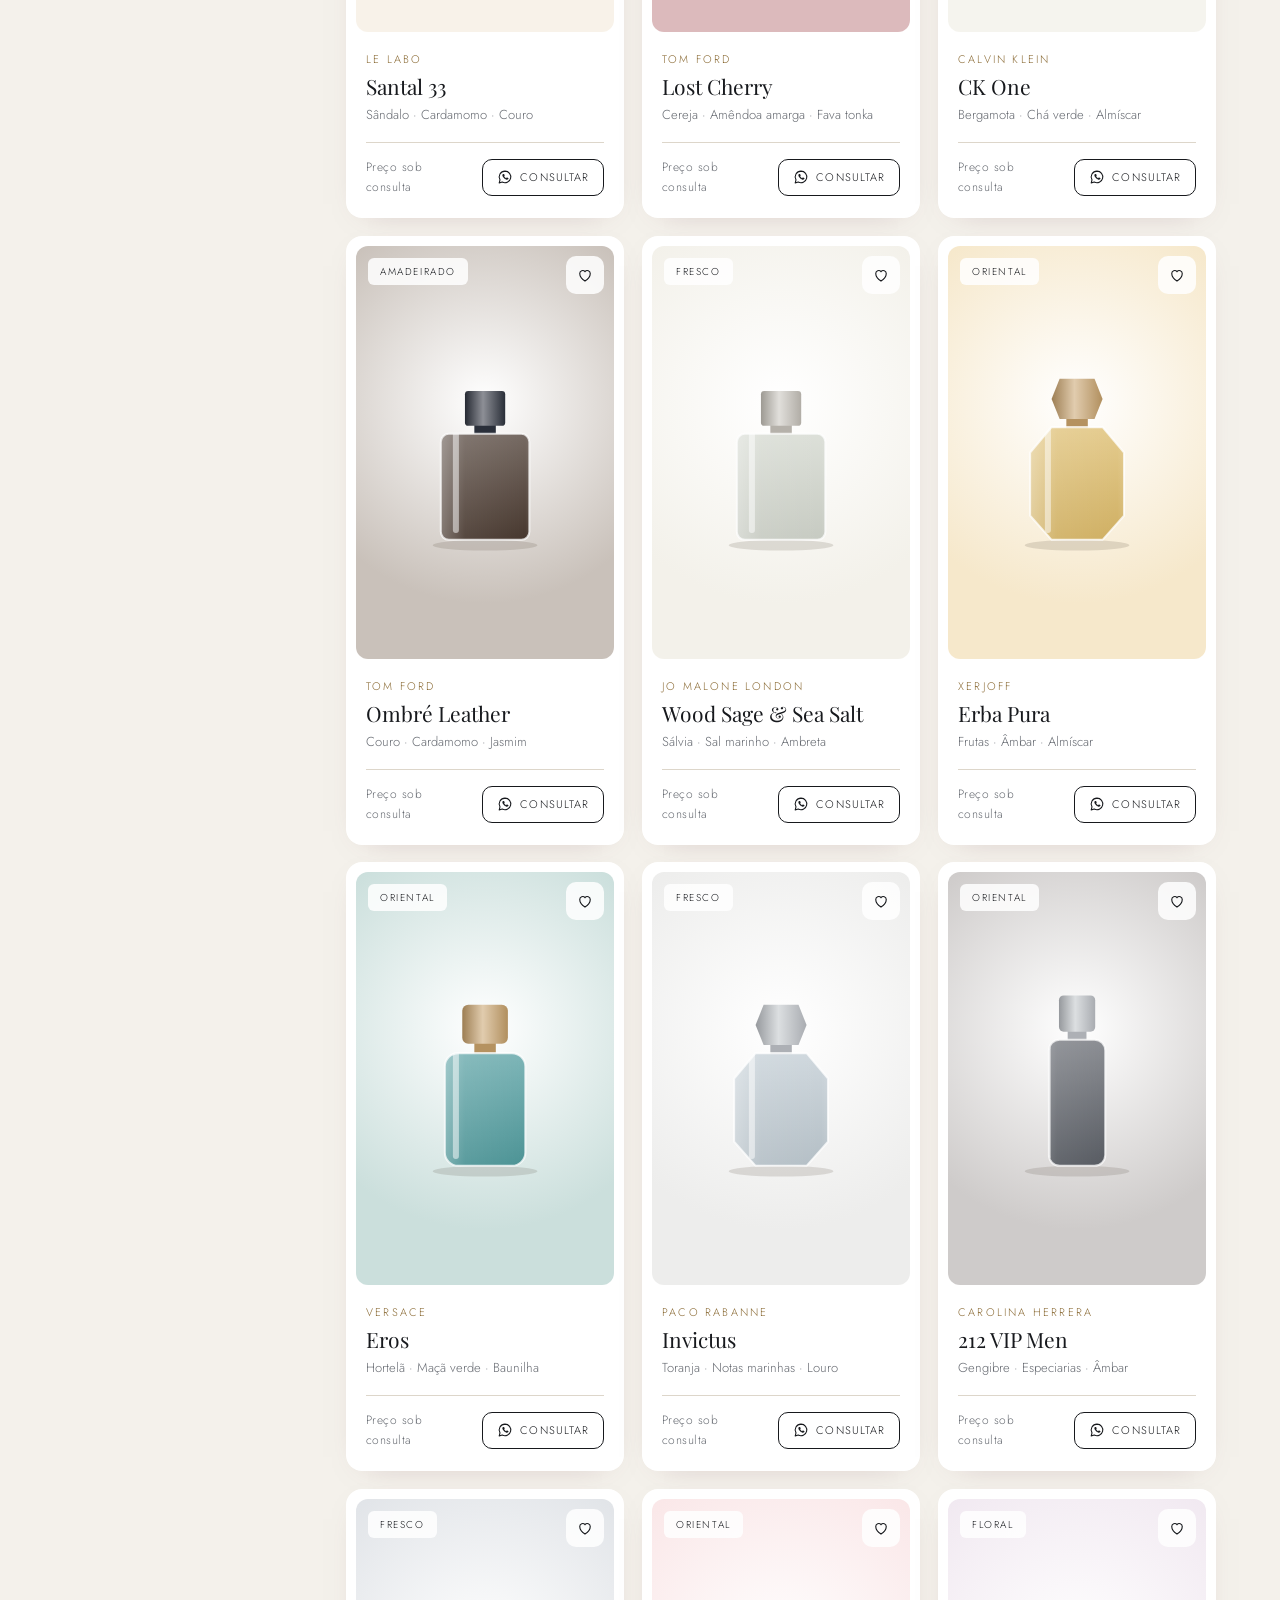
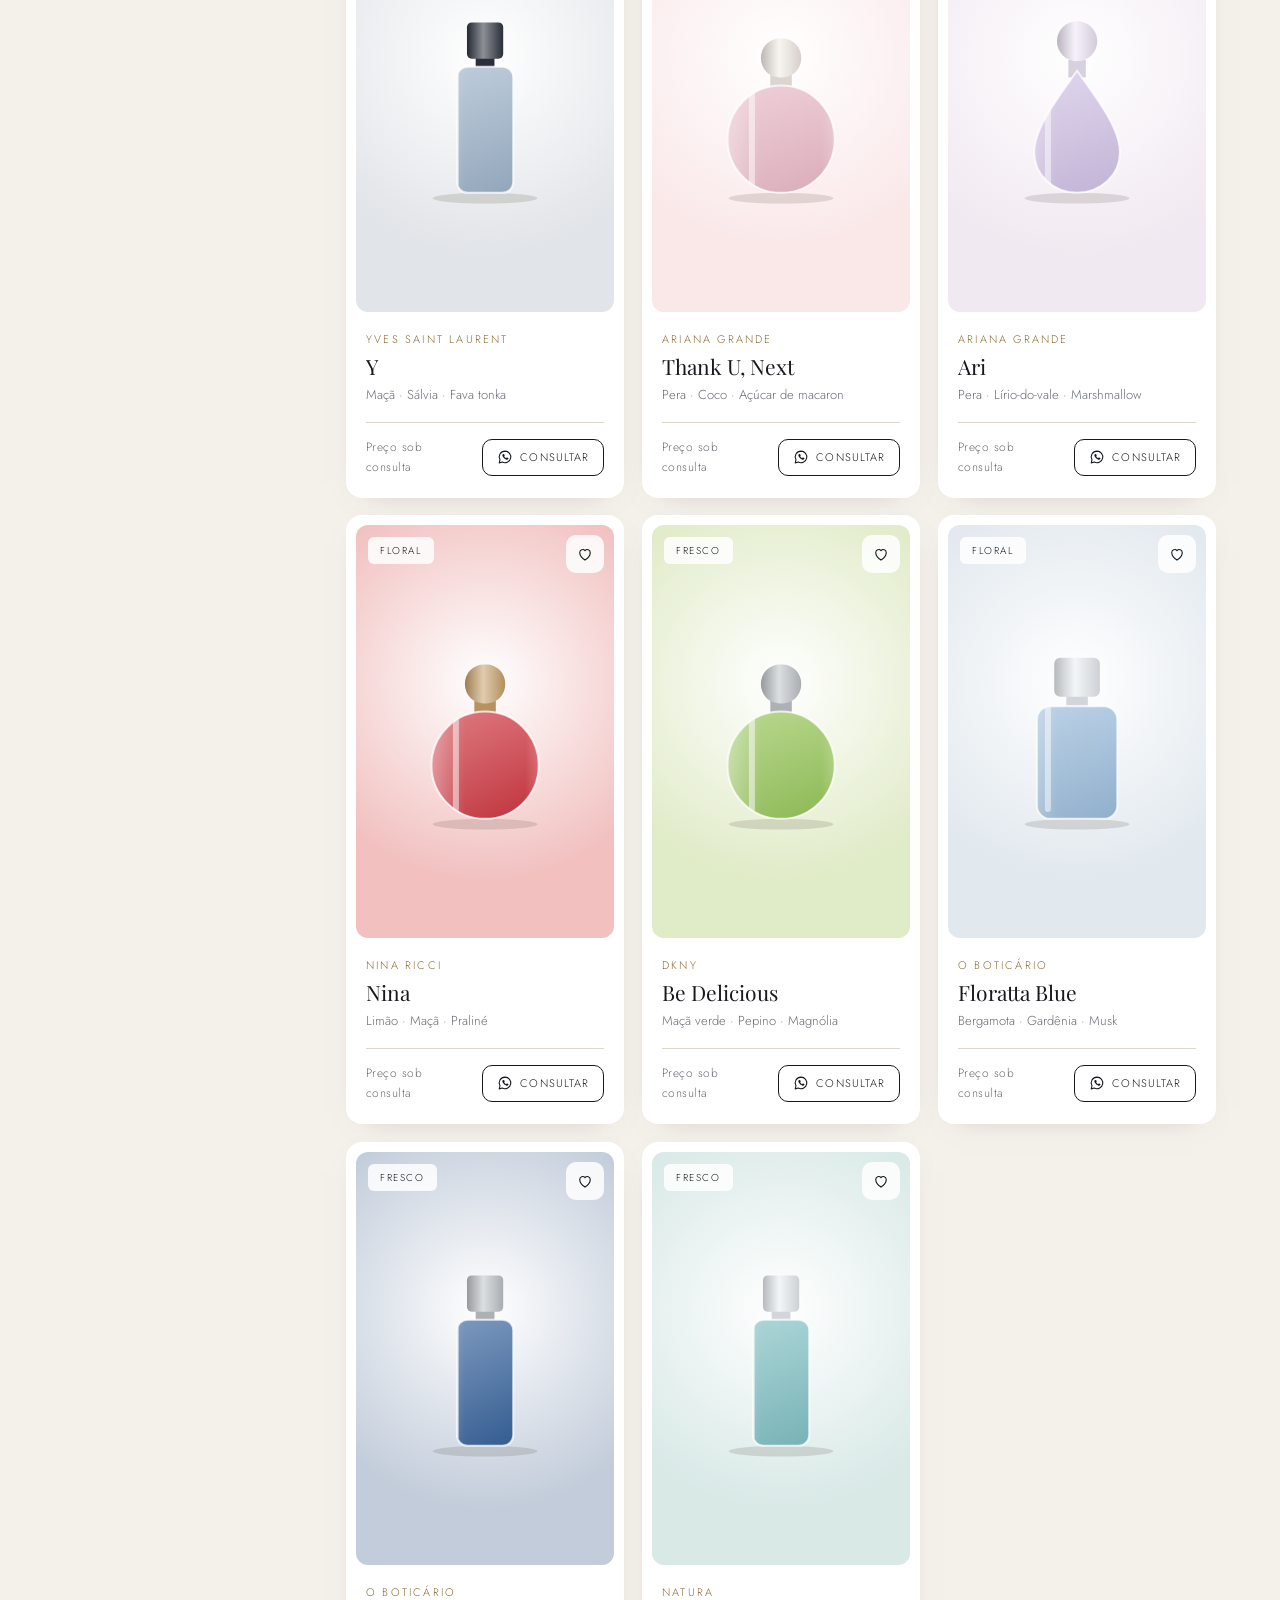
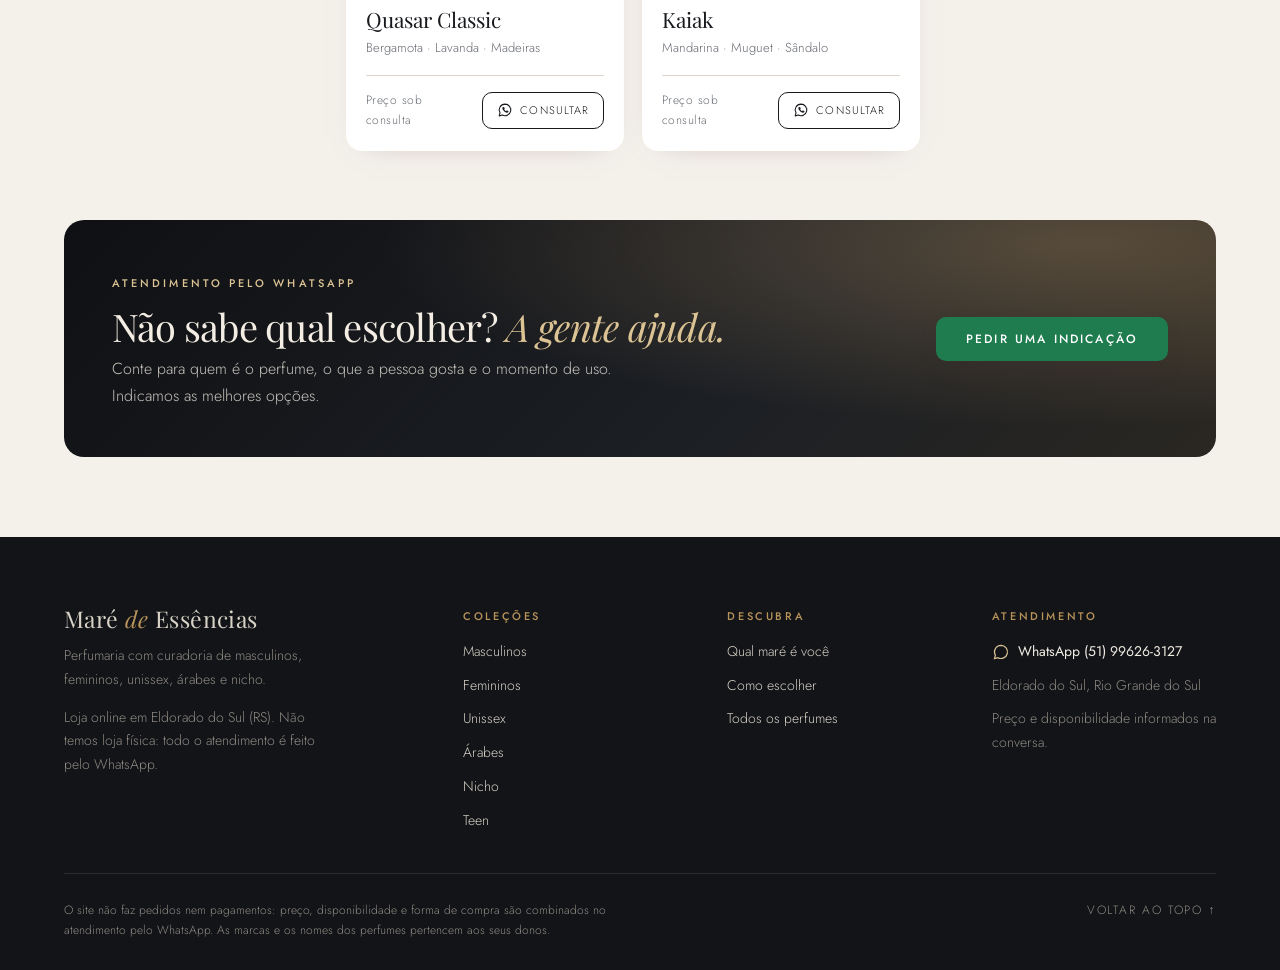
==== commit f7596e02: "Monta a coleção Teen com 7 perfumes de notas conferidas Thank U, Next, Ari, Nina, Be Delicious, Flor" ====
--- a/catalogo.html
+++ b/catalogo.html
@@ -16,11 +16,11 @@
 <link rel="preconnect" href="https://fonts.googleapis.com">
 <link rel="preconnect" href="https://fonts.gstatic.com" crossorigin>
 <link rel="stylesheet" href="https://fonts.googleapis.com/css2?family=Playfair+Display:ital,wght@0,400;0,500;0,600;1,400;1,500&family=Jost:wght@300;400;500;600&display=swap">
-<link rel="stylesheet" href="css/loja.css?v=13">
-<link rel="stylesheet" href="css/paginas.css?v=13">
-<script src="js/produtos.js?v=13" defer></script>
-<script src="js/base.js?v=13" defer></script>
-<script src="js/catalogo.js?v=13" defer></script>
+<link rel="stylesheet" href="css/loja.css?v=14">
+<link rel="stylesheet" href="css/paginas.css?v=14">
+<script src="js/produtos.js?v=14" defer></script>
+<script src="js/base.js?v=14" defer></script>
+<script src="js/catalogo.js?v=14" defer></script>
 </head>
 <body class="pg-catalogo tema-neutro">
 <a class="skip" href="#principal">Ir ao conteúdo</a>
